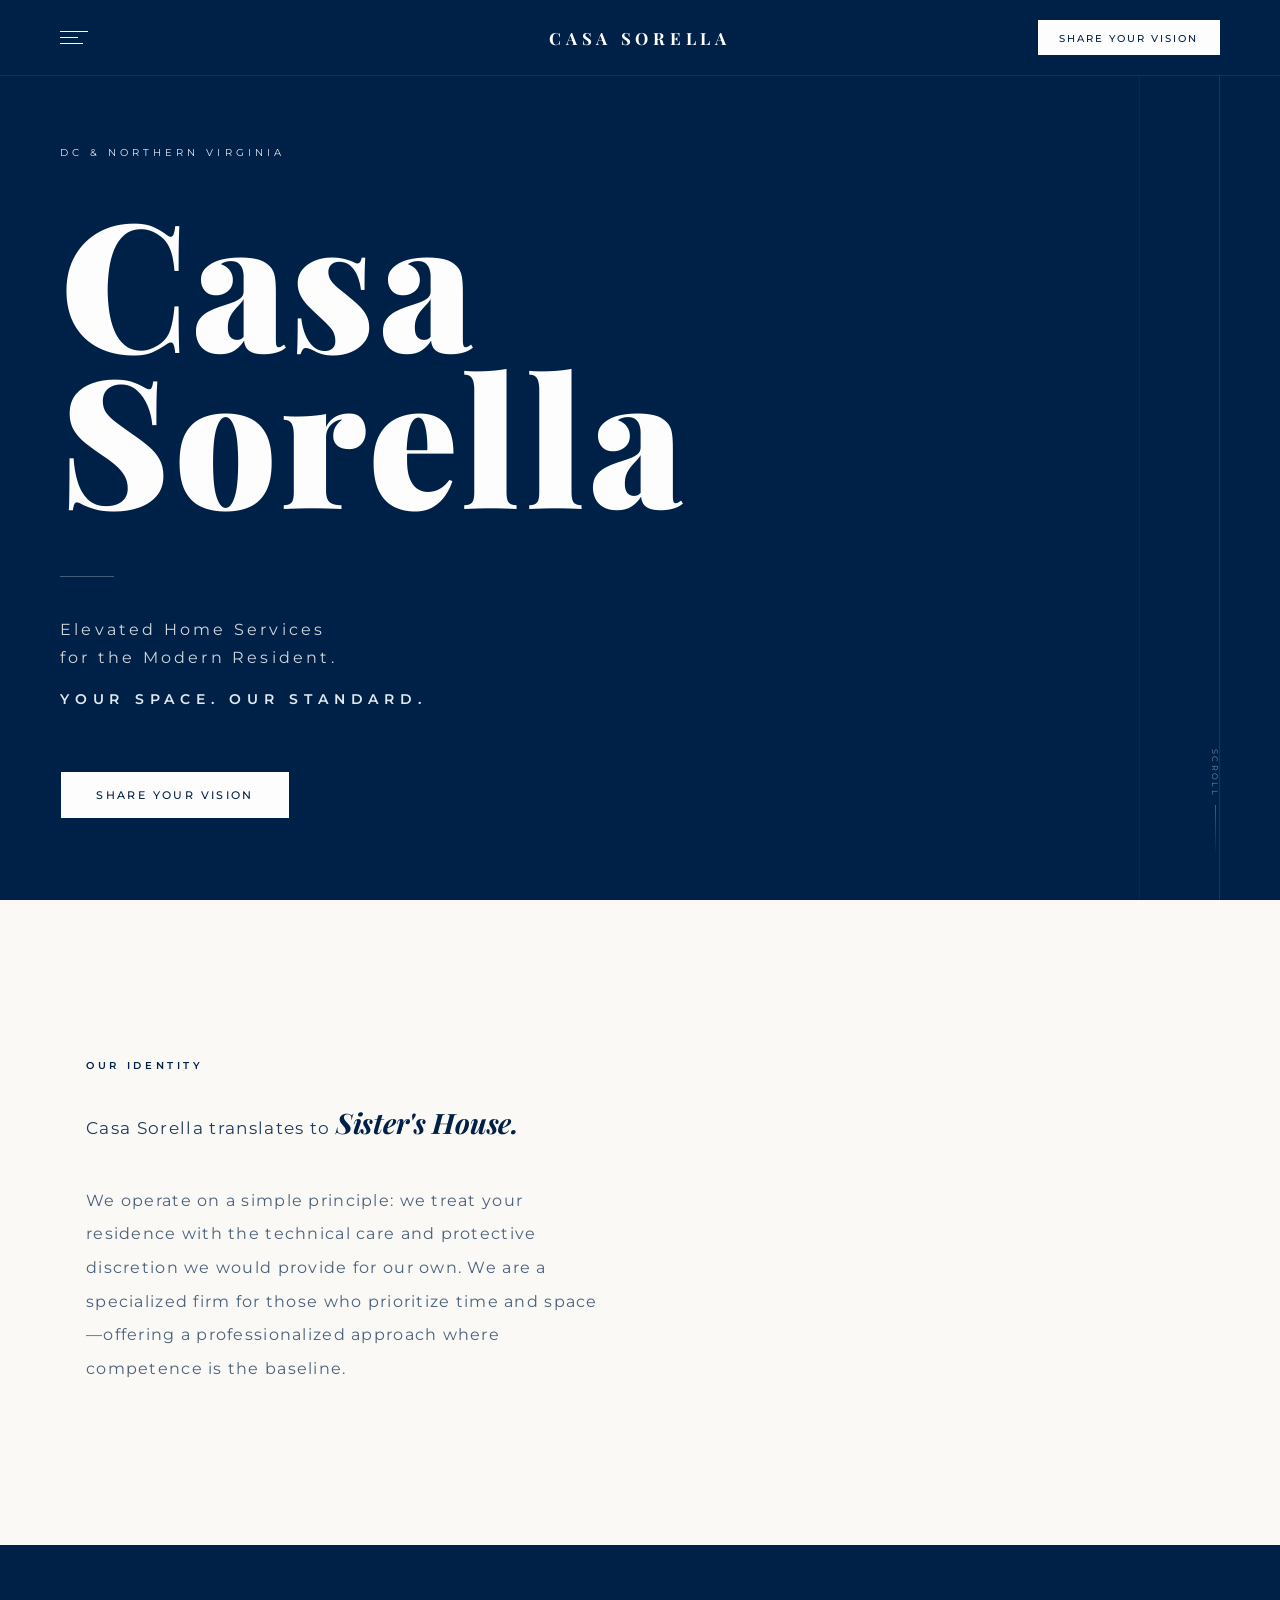
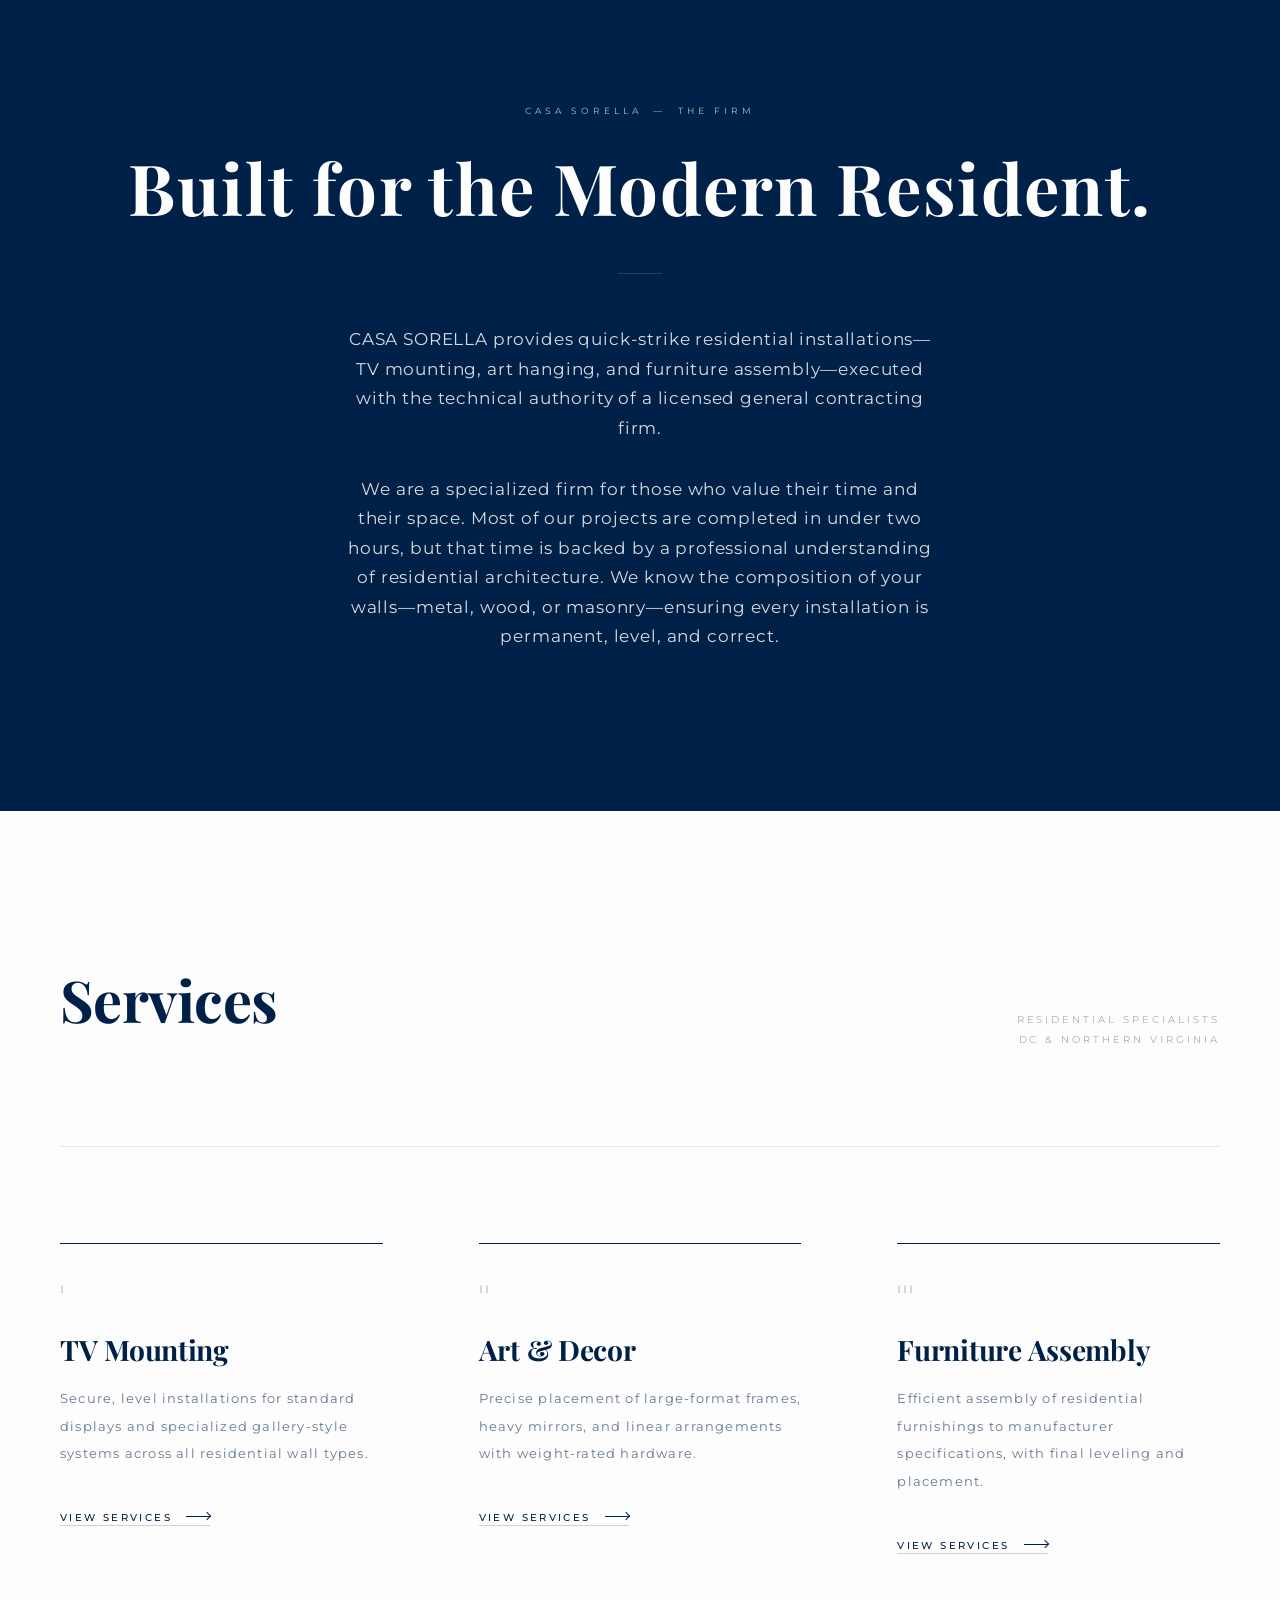
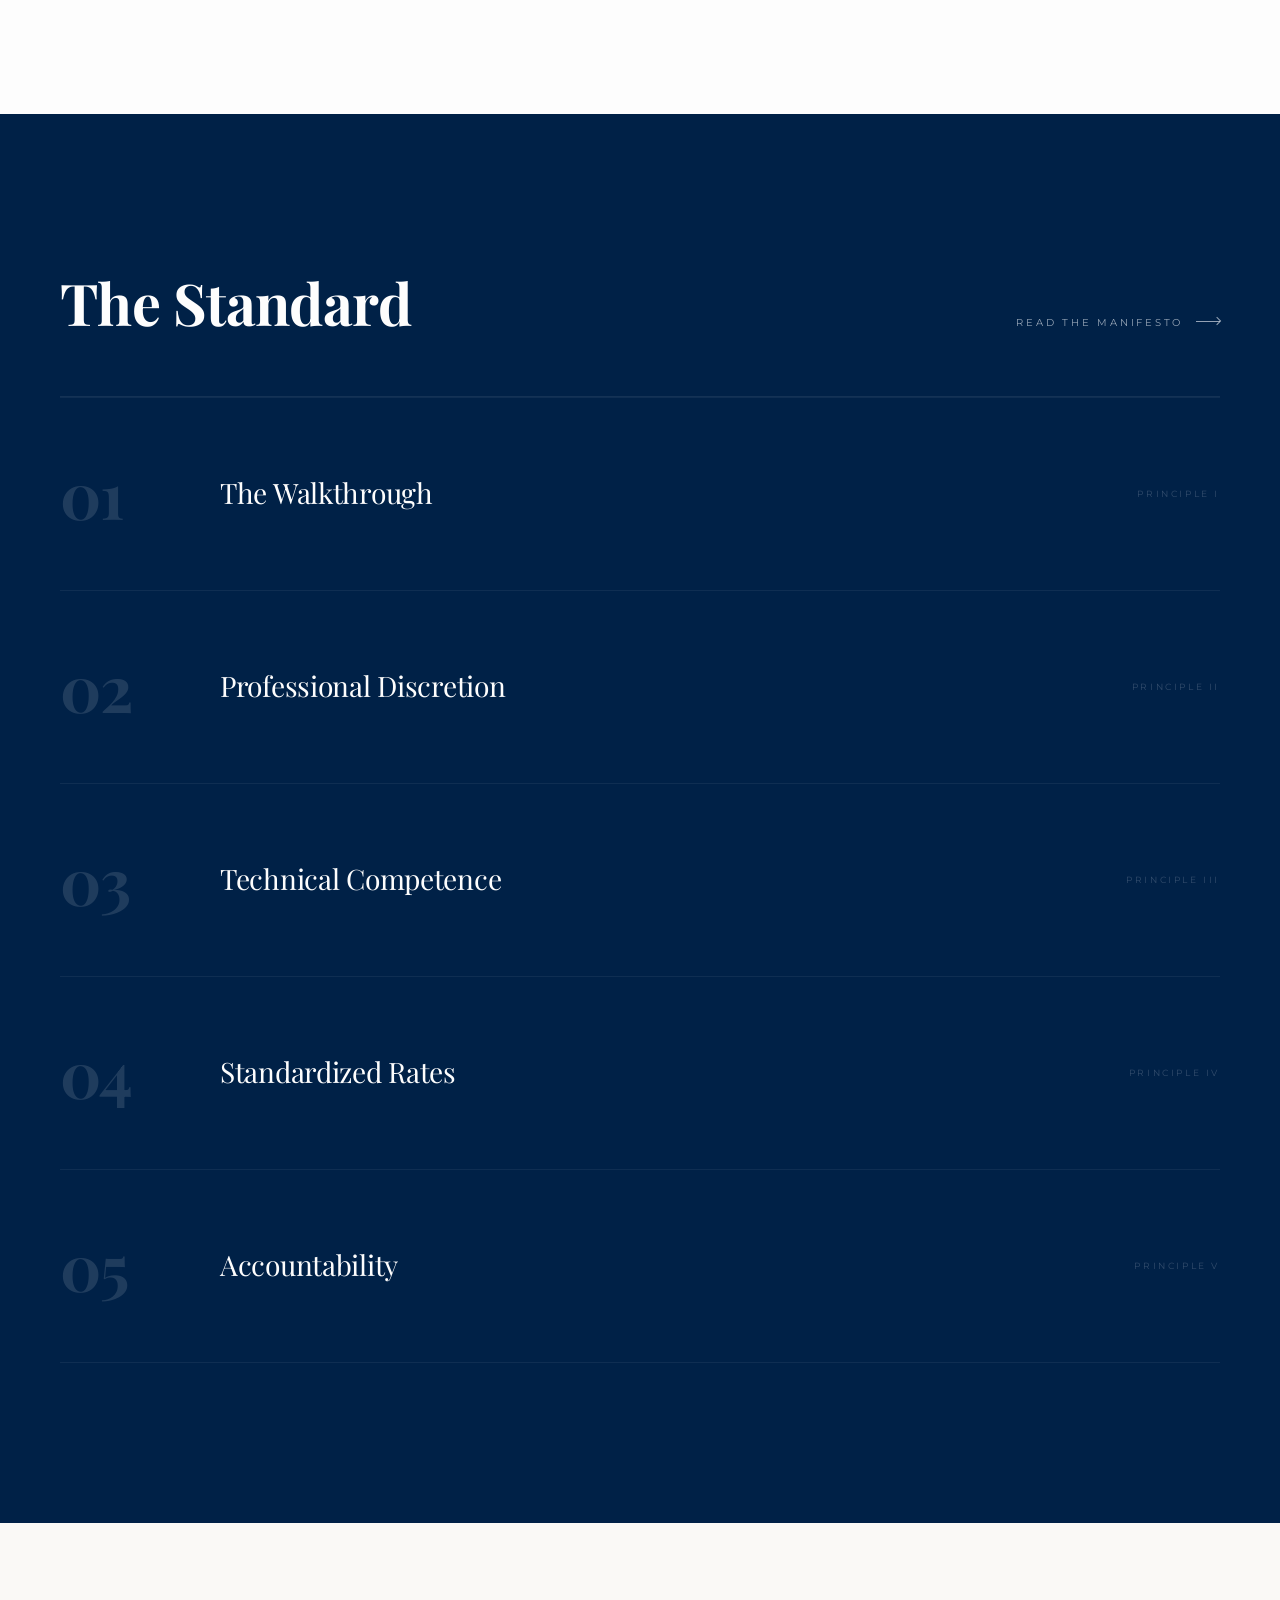
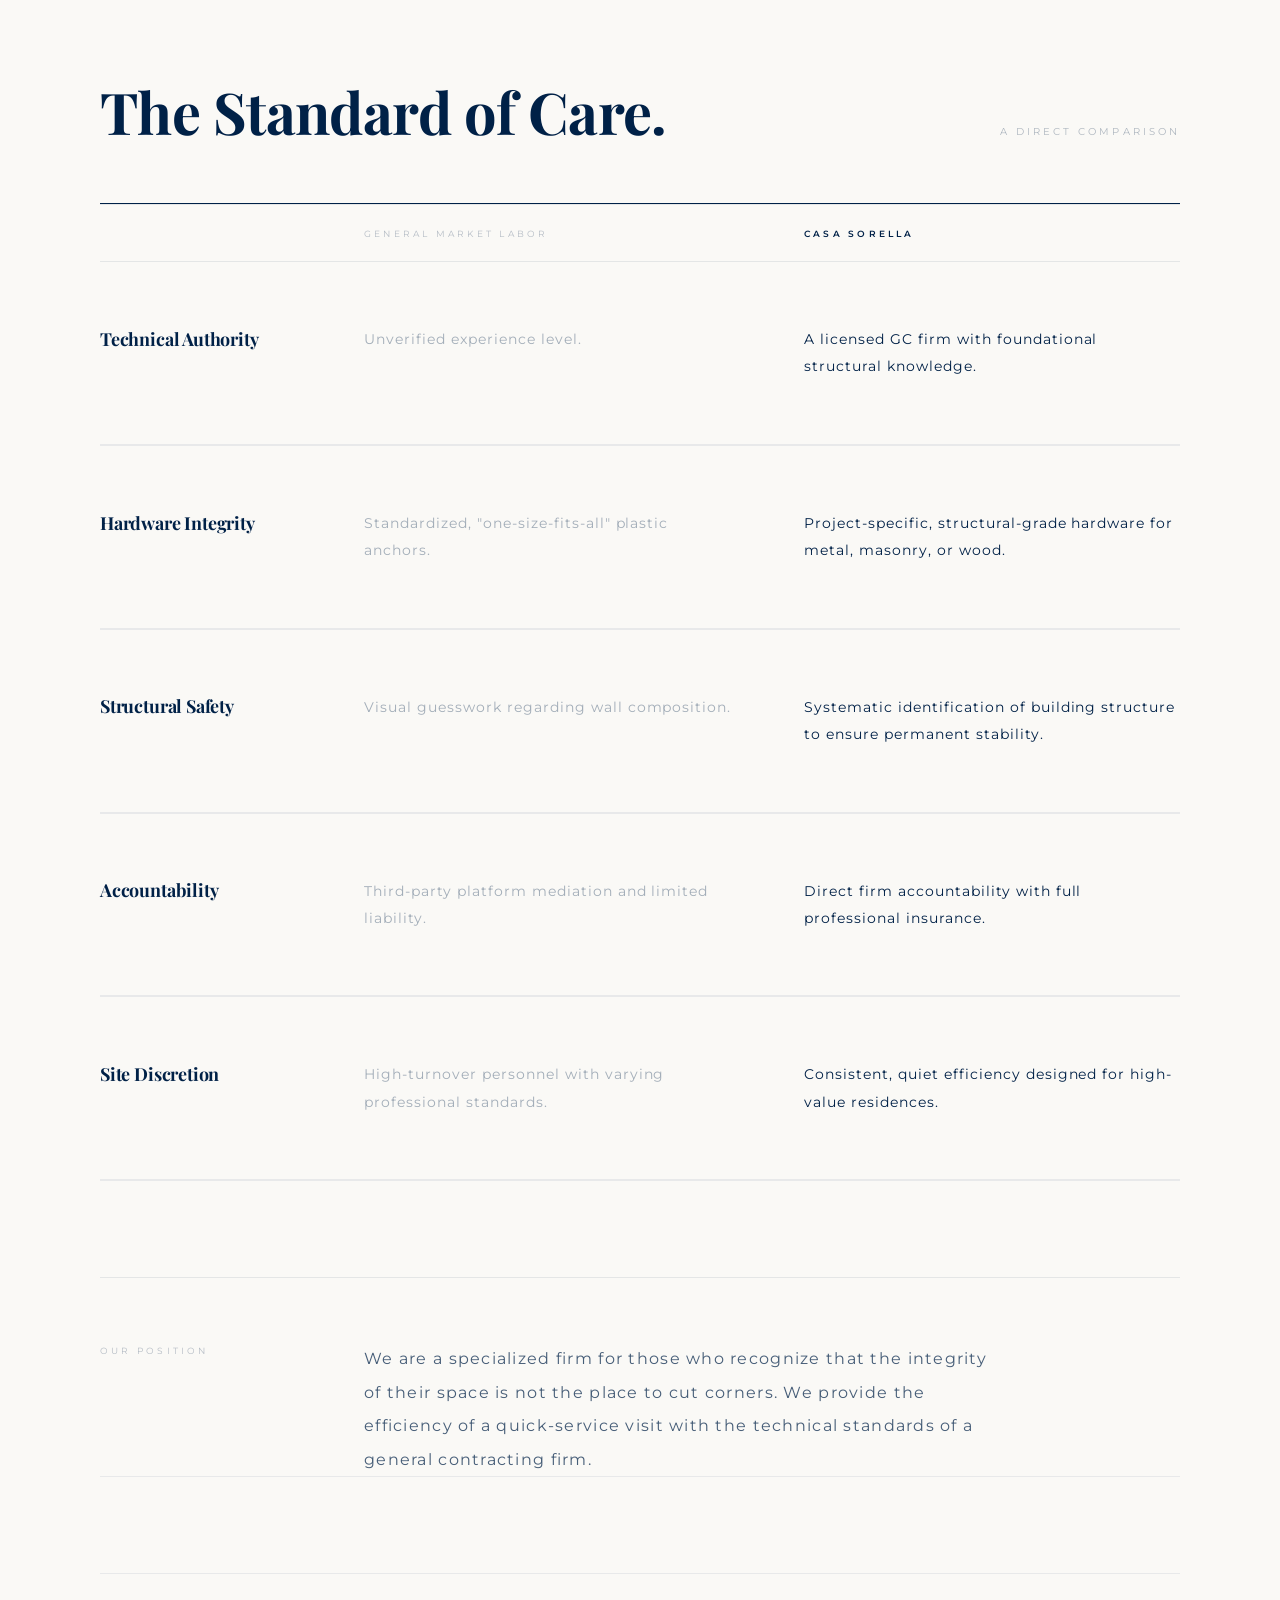
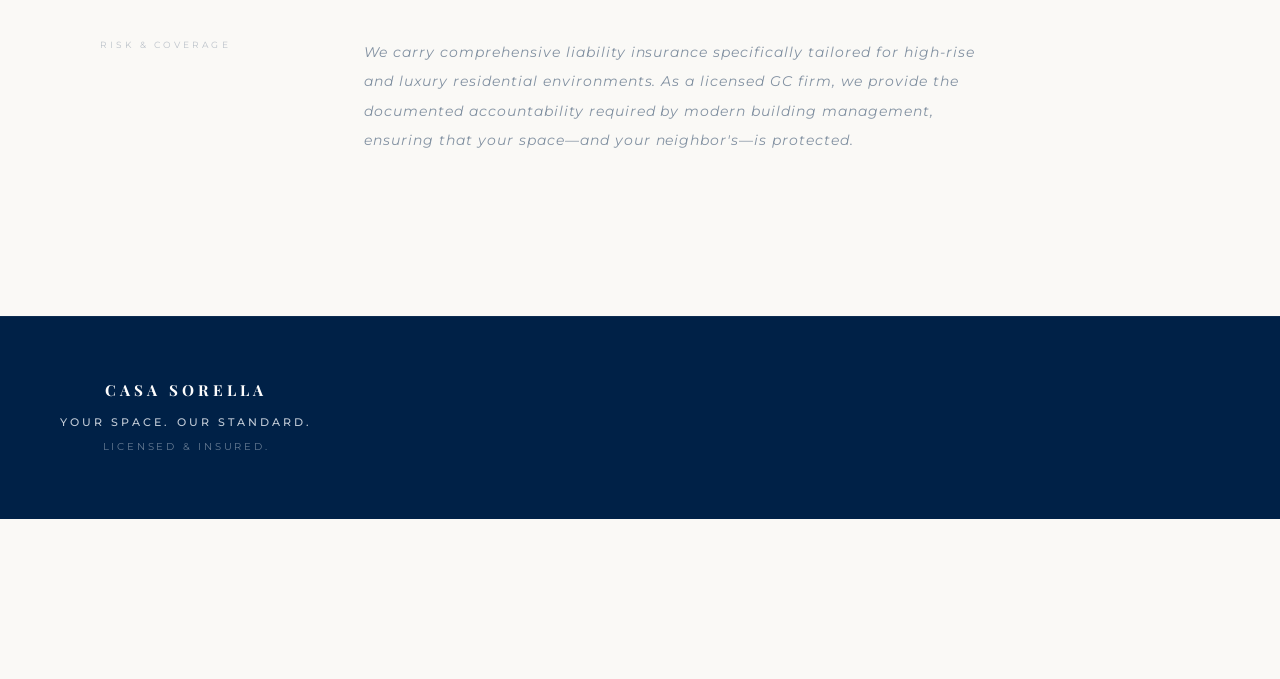
==== index.html @ daad5a41 "Initial site build" ====
<!DOCTYPE html>
<html lang="en">
<head>
<meta charset="UTF-8" />
<meta name="viewport" content="width=device-width, initial-scale=1.0"/>
<meta name="description" content="Casa Sorella is a licensed general contracting firm specializing in TV mounting, art hanging, and furniture assembly in DC and Northern Virginia. Metal stud, masonry, and concrete wall mounting specialists."/>
<meta name="robots" content="index, follow"/>
<meta property="og:type" content="website"/>
<meta property="og:title" content="TV Mounting DC & Arlington | Licensed GC Firm | Casa Sorella"/>
<meta property="og:description" content="Casa Sorella is a licensed general contracting firm specializing in TV mounting, art hanging, and furniture assembly in DC and Northern Virginia. Metal stud, masonry, and concrete wall mounting specialists."/>
<meta property="og:site_name" content="Casa Sorella"/>
<meta name="keywords" content="TV mounting DC, art hanging Arlington, licensed GC firm DC, metal stud TV mounting, Samsung Frame TV specialist DC, heavy mirror anchoring, luxury high-rise installation, concrete wall mounting DC, furniture assembly Northern Virginia, picture hanging DC"/>
<title>TV Mounting DC &amp; Arlington | Licensed GC Firm | Casa Sorella</title>
<link href="https://fonts.googleapis.com/css2?family=Playfair+Display:ital,wght@0,700;0,900;1,700&family=Montserrat:wght@300;400;500;600&display=swap" rel="stylesheet"/>
<link rel="stylesheet" href="style.css"/>
<style>

/* ═══════════════════════════════════════════
   RESET & TOKENS
═══════════════════════════════════════════ */
*, *::before, *::after {
  box-sizing: border-box;
  margin: 0;
  padding: 0;
  border-radius: 0 !important;
}

:root {
  --navy:        #002147;
  --white:       #FDFDFD;
  --warm-white:  #FAF9F6;
  --sky:         #E3E9F0;
  --serif:       'Playfair Display', serif;
  --sans:        'Montserrat', sans-serif;
  --space-xs:    0.6rem;
  --space-sm:    1.2rem;
  --space-md:    2.4rem;
  --space-lg:    4rem;
  --space-xl:    6rem;
  --space-2xl:   10rem;
  --pad-h:       60px;
  --max-content: 1080px;
}

html { scroll-behavior: smooth; }

body {
  background: var(--warm-white);
  color: var(--navy);
  font-family: var(--sans);
  font-weight: 400;
  letter-spacing: 0.1em;
  -webkit-font-smoothing: antialiased;
  overflow-x: hidden;
}


/* ═══════════════════════════════════════════
   MODULE: NAV
═══════════════════════════════════════════ */
#nav {
  position: fixed;
  top: 0; left: 0; right: 0;
  z-index: 300;
  background: var(--navy);
  display: grid;
  grid-template-columns: 44px 1fr 44px;
  align-items: center;
  padding: 0 var(--pad-h);
  height: 76px;
  border-bottom: 1px solid rgba(255,255,255,0.07);
}

.nav__hamburger {
  display: flex;
  flex-direction: column;
  justify-content: center;
  align-items: flex-start;
  gap: 5px;
  background: none;
  border: none;
  cursor: pointer;
  padding: 4px 0;
  width: 32px;
  flex-shrink: 0;
}

.nav__hamburger-line {
  display: block;
  height: 1px;
  background: var(--white);
  transition: transform 0.3s ease, opacity 0.3s ease, width 0.3s ease;
}

.nav__hamburger-line:nth-child(1) { width: 28px; }
.nav__hamburger-line:nth-child(2) { width: 18px; }
.nav__hamburger-line:nth-child(3) { width: 23px; }

.nav__hamburger.is-open .nav__hamburger-line:nth-child(1) {
  width: 24px;
  transform: translateY(6px) rotate(45deg);
}
.nav__hamburger.is-open .nav__hamburger-line:nth-child(2) {
  opacity: 0;
  transform: scaleX(0);
}
.nav__hamburger.is-open .nav__hamburger-line:nth-child(3) {
  width: 24px;
  transform: translateY(-6px) rotate(-45deg);
}

.nav__logo {
  font-family: var(--serif);
  font-size: 1.05rem;
  font-weight: 700;
  color: var(--white);
  letter-spacing: 0.28em;
  text-transform: uppercase;
  text-decoration: none;
  text-align: center;
  justify-self: center;
}

.nav__cta-slot {
  display: flex;
  justify-content: flex-end;
  align-items: center;
}

.nav__cta {
  font-family: var(--sans);
  font-size: 0.62rem;
  font-weight: 500;
  letter-spacing: 0.2em;
  text-transform: uppercase;
  color: var(--navy) !important;
  background: var(--white);
  padding: 0.68rem 1.3rem;
  text-decoration: none;
  display: inline-block;
  transition: background 0.2s;
  white-space: nowrap;
}

.nav__cta:hover { background: var(--sky); }

.nav__drawer {
  position: fixed;
  top: 76px;
  left: 0; right: 0;
  background: var(--navy);
  border-bottom: 1px solid rgba(255,255,255,0.08);
  z-index: 299;
  overflow: hidden;
  max-height: 0;
  transition: max-height 0.42s cubic-bezier(0.4, 0, 0.2, 1);
}

.nav__drawer.is-open { max-height: 480px; }

.nav__drawer-inner {
  padding: 36px var(--pad-h) 44px;
  display: flex;
  flex-direction: column;
}

.nav__drawer-item {
  display: flex;
  align-items: center;
  justify-content: space-between;
  padding: 1.25rem 0;
  border-bottom: 1px solid rgba(255,255,255,0.07);
  text-decoration: none;
  transition: opacity 0.2s;
}

.nav__drawer-item:last-of-type { border-bottom: none; }
.nav__drawer-item:hover { opacity: 0.55; }

.nav__drawer-label {
  font-family: var(--serif);
  font-weight: 700;
  font-size: clamp(1.4rem, 3.5vw, 2rem);
  color: var(--white);
  letter-spacing: -0.01em;
  line-height: 1;
}

.nav__drawer-index {
  font-family: var(--sans);
  font-weight: 400;
  font-size: 0.54rem;
  letter-spacing: 0.32em;
  text-transform: uppercase;
  color: rgba(227,233,240,0.52);
}

.nav__drawer-cta {
  margin-top: 2rem;
  display: inline-flex;
  align-self: flex-start;
  font-family: var(--sans);
  font-size: 0.64rem;
  font-weight: 500;
  letter-spacing: 0.2em;
  text-transform: uppercase;
  color: var(--navy);
  background: var(--white);
  padding: 0.88rem 2rem;
  text-decoration: none;
  transition: background 0.2s;
}

.nav__drawer-cta:hover { background: var(--sky); }

.nav__overlay {
  position: fixed;
  inset: 0;
  background: rgba(0,0,0,0.45);
  z-index: 298;
  opacity: 0;
  pointer-events: none;
  transition: opacity 0.3s ease;
}

.nav__overlay.is-open {
  opacity: 1;
  pointer-events: all;
}

/* ═══════════════════════════════════════════
   MODULE: HERO
═══════════════════════════════════════════ */
#hero {
  min-height: 100vh;
  background: var(--navy);
  display: flex;
  flex-direction: column;
  justify-content: flex-end;
  padding: 76px var(--pad-h) 9vh;
  position: relative;
  overflow: hidden;
}

/* Geometric vertical rules */
.hero__rule-v {
  position: absolute;
  top: 0;
  width: 1px;
  height: 100%;
  pointer-events: none;
}
.hero__rule-v--right  { right: var(--pad-h);         background: rgba(227,233,240,0.1); }
.hero__rule-v--right2 { right: calc(var(--pad-h) + 80px); background: rgba(227,233,240,0.04); }

.hero__eyebrow {
  font-family: var(--sans);
  font-weight: 400;
  font-size: 0.6rem;
  letter-spacing: 0.42em;
  text-transform: uppercase;
  color: var(--sky);
  margin-bottom: var(--space-md);
  opacity: 0;
  animation: fadeUp 0.7s 0.15s forwards;
}

.hero__headline {
  font-family: var(--serif);
  font-weight: 900;
  font-size: clamp(5rem, 14vw, 13rem);
  line-height: 0.87;
  color: var(--white);
  letter-spacing: -0.01em;
  opacity: 0;
  animation: fadeUp 0.9s 0.3s forwards;
}

.hero__divider {
  width: 54px;
  height: 1px;
  background: rgba(227,233,240,0.3);
  margin: var(--space-lg) 0 var(--space-md);
  opacity: 0;
  animation: fadeUp 0.7s 0.52s forwards;
}

.hero__sub {
  font-family: var(--sans);
  font-weight: 400;
  font-size: clamp(0.8rem, 1.5vw, 1rem);
  letter-spacing: 0.2em;
  color: rgba(253,253,253,0.82);
  margin-bottom: var(--space-sm);
  opacity: 0;
  animation: fadeUp 0.7s 0.62s forwards;
}

.hero__tagline {
  font-family: var(--sans);
  font-weight: 600;
  font-size: clamp(0.68rem, 1.15vw, 0.86rem);
  letter-spacing: 0.42em;
  text-transform: uppercase;
  color: var(--sky);
  margin-bottom: var(--space-lg);
  opacity: 0;
  animation: fadeUp 0.7s 0.72s forwards;
}

.hero__cta {
  display: inline-block;
  align-self: flex-start;
  font-family: var(--sans);
  font-weight: 500;
  font-size: 0.68rem;
  letter-spacing: 0.22em;
  text-transform: uppercase;
  color: var(--navy);
  background: var(--white);
  padding: 1rem 2.2rem;
  text-decoration: none;
  transition: background 0.2s;
  opacity: 0;
  animation: fadeUp 0.7s 0.84s forwards;
}

.hero__cta:hover { background: var(--sky); }

.hero__scroll {
  position: absolute;
  bottom: 2.8rem;
  right: var(--pad-h);
  display: flex;
  flex-direction: column;
  align-items: center;
  gap: 0.5rem;
  opacity: 0;
  animation: fadeIn 1s 1.4s forwards;
}

.hero__scroll span {
  font-size: 0.52rem;
  letter-spacing: 0.28em;
  text-transform: uppercase;
  color: rgba(227,233,240,0.52);
  writing-mode: vertical-rl;
}

.hero__scroll-line {
  width: 1px;
  height: 50px;
  background: linear-gradient(to bottom, rgba(227,233,240,0.3), transparent);
}

/* ═══════════════════════════════════════════
   MODULE: IDENTITY
═══════════════════════════════════════════ */
#identity {
  display: block;
  min-height: auto;
}

.identity__left {
  background: var(--sky);
  display: flex;
  align-items: center;
  justify-content: center;
  padding: var(--space-2xl) var(--space-xl);
  border-right: 1px solid rgba(0,33,71,0.07);
}

.identity__anchor {
  text-align: center;
}

.identity__word {
  display: block;
  font-family: var(--serif);
  font-weight: 700;
  font-size: clamp(2.2rem, 3.8vw, 3.8rem);
  color: var(--navy);
  line-height: 1;
  letter-spacing: -0.01em;
}

.identity__rule {
  width: 36px;
  height: 1px;
  background: rgba(0,33,71,0.18);
  margin: 1.8rem auto;
}

.identity__translation {
  display: block;
  font-family: var(--serif);
  font-weight: 700;
  font-style: italic;
  font-size: clamp(2rem, 3.5vw, 3.5rem);
  color: var(--navy);
  line-height: 1.05;
  letter-spacing: 0;
}

.identity__sub {
  display: block;
  margin-top: 1.4rem;
  font-family: var(--sans);
  font-weight: 400;
  font-size: 0.6rem;
  letter-spacing: 0.3em;
  text-transform: uppercase;
  color: rgba(0,33,71,0.38);
}

.identity__right {
  display: flex;
  flex-direction: column;
  justify-content: center;
  padding: var(--space-2xl) var(--space-xl) var(--space-2xl) calc(var(--space-xl) - 10px);
  background: var(--warm-white);
}

.identity__label {
  font-family: var(--sans);
  font-weight: 600;
  font-size: 0.6rem;
  letter-spacing: 0.38em;
  text-transform: uppercase;
  color: var(--navy);
  margin-bottom: var(--space-md);
}

/* "Sister's House" inline large treatment */
.identity__headline {
  font-family: var(--sans);
  font-weight: 400;
  font-size: clamp(0.9rem, 1.3vw, 1.05rem);
  line-height: 2.05;
  letter-spacing: 0.08em;
  color: rgba(0,33,71,0.88);
  max-width: 520px;
  margin-bottom: var(--space-md);
}

.identity__headline strong {
  font-family: var(--serif);
  font-weight: 700;
  font-style: italic;
  font-size: clamp(1.3rem, 2.2vw, 1.8rem);
  color: var(--navy);
  font-style: italic;
  letter-spacing: -0.01em;
  line-height: 1;
  display: inline;
  font-weight: 700;
}

.identity__body {
  font-family: var(--sans);
  font-weight: 400;
  font-size: clamp(0.88rem, 1.25vw, 1rem);
  line-height: 2.1;
  letter-spacing: 0.08em;
  color: rgba(0,33,71,0.7);
  max-width: 520px;
}

/* ═══════════════════════════════════════════
   MODULE: SERVICES PREVIEW
═══════════════════════════════════════════ */
#services-preview {
  background: var(--white);
  padding: var(--space-2xl) var(--pad-h);
}

.services-preview__header {
  display: flex;
  align-items: baseline;
  justify-content: space-between;
  padding-bottom: var(--space-xl);
  border-bottom: 1px solid rgba(0,33,71,0.09);
  margin-bottom: var(--space-xl);
}

.services-preview__title {
  font-family: var(--serif);
  font-weight: 700;
  font-size: clamp(2rem, 4.5vw, 3.8rem);
  color: var(--navy);
  letter-spacing: -0.01em;
  line-height: 1;
}

.services-preview__meta {
  font-family: var(--sans);
  font-weight: 400;
  font-size: 0.62rem;
  letter-spacing: 0.3em;
  text-transform: uppercase;
  color: rgba(0,33,71,0.35);
  text-align: right;
  line-height: 2;
}

.services-preview__grid {
  display: grid;
  grid-template-columns: repeat(3, 1fr);
  gap: 0 var(--space-xl);
}

/* Each service card */
.svc-card {
  padding-top: var(--space-md);
  border-top: 1px solid var(--navy);
}

.svc-card__index {
  font-family: var(--serif);
  font-weight: 700;
  font-size: 0.65rem;
  letter-spacing: 0.2em;
  color: rgba(0,33,71,0.2);
  display: block;
  margin-bottom: var(--space-md);
}

.svc-card__name {
  font-family: var(--serif);
  font-weight: 700;
  font-size: clamp(1.3rem, 2.2vw, 1.9rem);
  color: var(--navy);
  line-height: 1.1;
  letter-spacing: -0.01em;
  margin-bottom: var(--space-sm);
}

.svc-card__desc {
  font-family: var(--sans);
  font-weight: 400;
  font-size: 0.84rem;
  line-height: 2.05;
  letter-spacing: 0.09em;
  color: rgba(0,33,71,0.6);
  margin-bottom: var(--space-md);
}

.svc-card__link {
  display: inline-flex;
  align-items: center;
  gap: 0.9rem;
  font-family: var(--sans);
  font-weight: 500;
  font-size: 0.62rem;
  letter-spacing: 0.24em;
  text-transform: uppercase;
  color: var(--navy);
  text-decoration: none;
  border-bottom: 1px solid rgba(0,33,71,0.2);
  padding-bottom: 0.15rem;
  transition: border-color 0.2s, opacity 0.2s;
}

.svc-card__link:hover { opacity: 0.55; }

.svc-card__arrow {
  display: inline-block;
  width: 24px;
  height: 1px;
  background: currentColor;
  position: relative;
  transition: width 0.25s;
}

.svc-card__link:hover .svc-card__arrow { width: 34px; }

.svc-card__arrow::after {
  content: '';
  position: absolute;
  right: 0; top: -3px;
  width: 6px; height: 6px;
  border-right: 1px solid currentColor;
  border-top: 1px solid currentColor;
  transform: rotate(45deg);
}

/* ═══════════════════════════════════════════
   MODULE: THE STANDARD PREVIEW
═══════════════════════════════════════════ */
#standard-preview {
  background: var(--navy);
  padding: var(--space-2xl) var(--pad-h);
}

.standard-preview__header {
  display: flex;
  align-items: baseline;
  justify-content: space-between;
  padding-bottom: var(--space-lg);
  border-bottom: 1px solid rgba(255,255,255,0.08);
  margin-bottom: 0;
}

.standard-preview__title {
  font-family: var(--serif);
  font-weight: 700;
  font-size: clamp(2rem, 4.5vw, 3.8rem);
  color: var(--white);
  letter-spacing: -0.01em;
}

.standard-preview__link {
  font-family: var(--sans);
  font-weight: 400;
  font-size: 0.62rem;
  letter-spacing: 0.28em;
  text-transform: uppercase;
  color: rgba(227,233,240,0.65);
  text-decoration: none;
  display: flex;
  align-items: center;
  gap: 0.8rem;
  transition: color 0.2s;
}

.standard-preview__link:hover { color: var(--white); }

.std-arrow {
  display: inline-block;
  width: 24px;
  height: 1px;
  background: currentColor;
  position: relative;
  transition: width 0.25s;
}

.standard-preview__link:hover .std-arrow { width: 34px; }

.std-arrow::after {
  content: '';
  position: absolute;
  right: 0; top: -3px;
  width: 6px; height: 6px;
  border-right: 1px solid currentColor;
  border-top: 1px solid currentColor;
  transform: rotate(45deg);
}

/* Principles list */
.standard-preview__list {
  list-style: none;
  border-top: 1px solid rgba(255,255,255,0.06);
}

.std-item {
  display: grid;
  grid-template-columns: 96px 1fr auto;
  align-items: center;
  gap: 0 var(--space-lg);
  padding: var(--space-lg) 0;
  border-bottom: 1px solid rgba(255,255,255,0.06);
}

.std-item__num {
  font-family: var(--serif);
  font-weight: 700;
  font-size: clamp(3rem, 5vw, 5rem);
  color: var(--white);
  line-height: 1;
  letter-spacing: -0.02em;
  opacity: 0.12;
}

.std-item__title {
  font-family: var(--serif);
  font-weight: 700;
  font-size: clamp(1.2rem, 2.2vw, 1.8rem);
  color: var(--white);
  line-height: 1.1;
  letter-spacing: -0.01em;
}

.std-item__badge {
  font-family: var(--sans);
  font-weight: 400;
  font-size: 0.58rem;
  letter-spacing: 0.28em;
  text-transform: uppercase;
  color: rgba(227,233,240,0.22);
  white-space: nowrap;
}

/* ═══════════════════════════════════════════
   MODULE: FOOTER
═══════════════════════════════════════════ */
#footer {
  background: var(--navy);
  border-top: 1px solid rgba(255,255,255,0.05);
  padding: var(--space-lg) var(--pad-h);
  display: flex;
  align-items: center;
  justify-content: space-between;
}

.footer__brand {
  font-family: var(--serif);
  font-weight: 700;
  font-size: 0.95rem;
  letter-spacing: 0.26em;
  text-transform: uppercase;
  color: var(--white);
}

.footer__center {
  text-align: center;
}

.footer__center p {
  font-family: var(--sans);
  font-weight: 400;
  font-size: 0.59rem;
  letter-spacing: 0.26em;
  text-transform: uppercase;
  color: rgba(227,233,240,0.65);
  line-height: 2;
}

.footer__copy {
  font-family: var(--sans);
  font-weight: 400;
  font-size: 0.57rem;
  letter-spacing: 0.2em;
  text-transform: uppercase;
  color: rgba(227,233,240,0.2);
}

/* ═══════════════════════════════════════════
   MODULE: MOBILE FIXED CTA BAR
═══════════════════════════════════════════ */






/* ═══════════════════════════════════════════
   MODULE: ABOUT
═══════════════════════════════════════════ */
#about {
  background: var(--navy);
  padding: var(--space-2xl) var(--pad-h);
  display: flex;
  flex-direction: column;
  align-items: center;
  text-align: center;
}

.about__eyebrow {
  font-family: var(--sans);
  font-weight: 400;
  font-size: 0.56rem;
  letter-spacing: 0.44em;
  text-transform: uppercase;
  color: rgba(227,233,240,0.78);
  margin-bottom: 2.2rem;
}

.about__headline {
  font-family: var(--serif);
  font-weight: 700;
  font-size: clamp(2.2rem, 5.5vw, 4.4rem);
  color: var(--white);
  line-height: 1;
  letter-spacing: -0.01em;
  margin-bottom: 3.2rem;
}

.about__rule {
  width: 44px;
  height: 1px;
  background: rgba(227,233,240,0.15);
  margin-bottom: 3.2rem;
}

.about__body {
  max-width: 600px;
  display: flex;
  flex-direction: column;
  gap: 2rem;
}

.about__para {
  font-family: var(--sans);
  font-weight: 400;
  font-size: clamp(0.88rem, 1.4vw, 1rem);
  line-height: 2.1;
  letter-spacing: 0.09em;
  color: rgba(227,233,240,0.88);
}

.about__para .about__lgc {
  font-weight: 500;
  color: rgba(227,233,240,0.9);
  letter-spacing: 0.06em;
}

.about__focus {
  font-family: var(--sans);
  font-weight: 400;
  font-size: clamp(0.82rem, 1.2vw, 0.93rem);
  line-height: 1.95;
  letter-spacing: 0.12em;
  color: rgba(227,233,240,0.65);
  font-style: italic;
  max-width: 520px;
  padding-top: 2.4rem;
  border-top: 1px solid rgba(227,233,240,0.08);
  align-self: center;
}

/* ═══════════════════════════════════════════
   MODULE: STANDARD OF CARE
═══════════════════════════════════════════ */
#standard-of-care {
  background: var(--warm-white);
  padding: var(--space-2xl) var(--pad-h);
}

.soc__inner {
  max-width: var(--max-content);
  margin: 0 auto;
}

.soc__header {
  display: flex;
  align-items: baseline;
  justify-content: space-between;
  padding-bottom: var(--space-lg);
  border-bottom: 1px solid rgba(0,33,71,0.09);
  margin-bottom: 0;
}

.soc__title {
  font-family: var(--serif);
  font-weight: 700;
  font-size: clamp(2rem, 4.5vw, 3.8rem);
  color: var(--navy);
  letter-spacing: -0.01em;
  line-height: 1;
}

.soc__subtitle {
  font-family: var(--sans);
  font-weight: 400;
  font-size: 0.6rem;
  letter-spacing: 0.32em;
  text-transform: uppercase;
  color: rgba(0,33,71,0.3);
}

/* Column header row */
.soc__col-headers {
  display: grid;
  grid-template-columns: 200px 1fr 1fr;
  gap: 0 var(--space-lg);
  padding: 1.4rem 0;
  border-bottom: 1px solid rgba(0,33,71,0.09);
}

.soc__col-label {
  font-family: var(--sans);
  font-weight: 400;
  font-size: 0.56rem;
  letter-spacing: 0.36em;
  text-transform: uppercase;
}

.soc__col-label--category { color: transparent; }

.soc__col-label--market {
  color: rgba(0,33,71,0.28);
}

.soc__col-label--casa {
  color: var(--navy);
  font-weight: 600;
}

/* Table rows */
.soc__row {
  display: grid;
  grid-template-columns: 200px 1fr 1fr;
  gap: 0 var(--space-lg);
  padding: var(--space-lg) 0;
  border-bottom: 1px solid rgba(0,33,71,0.07);
  align-items: start;
}

.soc__row:last-child { border-bottom: none; }

.soc__category {
  font-family: var(--serif);
  font-weight: 700;
  font-size: clamp(0.95rem, 1.4vw, 1.15rem);
  color: var(--navy);
  line-height: 1.25;
  letter-spacing: -0.01em;
  padding-top: 0.1em;
}

.soc__market {
  font-family: var(--sans);
  font-weight: 400;
  font-size: clamp(0.8rem, 1.1vw, 0.9rem);
  line-height: 1.95;
  letter-spacing: 0.07em;
  color: rgba(0,33,71,0.35);
}

.soc__casa {
  font-family: var(--sans);
  font-weight: 400;
  font-size: clamp(0.82rem, 1.1vw, 0.92rem);
  line-height: 1.95;
  letter-spacing: 0.07em;
  color: var(--navy);
}

/* Closing statement */
.soc__closing {
  margin-top: var(--space-xl);
  padding-top: var(--space-lg);
  border-top: 1px solid rgba(0,33,71,0.09);
  display: grid;
  grid-template-columns: 200px 1fr;
  gap: 0 var(--space-lg);
  align-items: start;
}

.soc__closing-marker {
  font-family: var(--sans);
  font-weight: 400;
  font-size: 0.56rem;
  letter-spacing: 0.36em;
  text-transform: uppercase;
  color: rgba(0,33,71,0.28);
  padding-top: 0.3em;
}

.soc__closing-copy {
  font-family: var(--sans);
  font-weight: 400;
  font-size: clamp(0.88rem, 1.3vw, 1rem);
  line-height: 2.1;
  letter-spacing: 0.08em;
  color: rgba(0,33,71,0.72);
  max-width: 640px;
}

/* Risk Mitigation Footer */
.soc__risk {
  margin-top: var(--space-xl);
  padding-top: var(--space-lg);
  border-top: 1px solid rgba(0,33,71,0.07);
  display: grid;
  grid-template-columns: 200px 1fr;
  gap: 0 var(--space-lg);
  align-items: start;
}

.soc__risk-label {
  font-family: var(--sans);
  font-weight: 400;
  font-size: 0.54rem;
  letter-spacing: 0.36em;
  text-transform: uppercase;
  color: rgba(0,33,71,0.25);
  padding-top: 0.3em;
}

.soc__risk-copy {
  font-family: var(--sans);
  font-weight: 400;
  font-style: italic;
  font-size: clamp(0.78rem, 1.1vw, 0.88rem);
  line-height: 2.1;
  letter-spacing: 0.07em;
  color: rgba(0,33,71,0.48);
  max-width: 640px;
}

/* ═══════════════════════════════════════════
   ANIMATIONS
═══════════════════════════════════════════ */
@keyframes fadeUp {
  from { opacity: 0; transform: translateY(22px); }
  to   { opacity: 1; transform: translateY(0); }
}
@keyframes fadeIn {
  from { opacity: 0; }
  to   { opacity: 1; }
}

/* ═══════════════════════════════════════════
   RESPONSIVE
═══════════════════════════════════════════ */
@media (max-width: 1100px) {
  :root { --pad-h: 40px; }
}

@media (max-width: 900px) {
  :root { --pad-h: 28px; --space-2xl: 7rem; }

  /* Nav */
  .nav__links li:not(:last-child) { display: none; }

  /* Hero */
  .hero__rule-v { display: none; }
  .hero__scroll { right: var(--pad-h); }

  /* Identity */
  #identity { grid-template-columns: 1fr; }
  .identity__left { padding: var(--space-xl) var(--pad-h); min-height: 48vh; }
  .identity__right { padding: var(--space-xl) var(--pad-h); }

  /* Services preview */
  .services-preview__header { flex-direction: column; gap: 0.8rem; }
  .services-preview__meta { text-align: left; }
  .services-preview__grid { grid-template-columns: 1fr; gap: var(--space-xl) 0; }

  /* Standard preview */
  .standard-preview__header { flex-direction: column; gap: var(--space-sm); align-items: flex-start; }
  .std-item { grid-template-columns: 72px 1fr; gap: 0 var(--space-md); }
  .std-item__badge { display: none; }

  /* Standard of Care */
  .soc__col-headers,
  .soc__row { grid-template-columns: 160px 1fr 1fr; gap: 0 var(--space-md); }
  .soc__closing { grid-template-columns: 160px 1fr; gap: 0 var(--space-md); }

  /* Footer */
  #footer { flex-direction: column; gap: 1.4rem; text-align: center; }
  .footer__copy { display: none; }

  /* Mobile CTA */
  
  #footer { padding-bottom: 90px; }
}

@media (max-width: 600px) {
  :root { --pad-h: 20px; }

  #nav { padding: 0 var(--pad-h); height: 68px; }
  /* hamburger nav — always visible */

  .hero__headline { font-size: clamp(4.5rem, 20vw, 7rem); }

  /* Standard of Care — stack on mobile */
  #standard-of-care { padding: var(--space-xl) var(--pad-h); }
  .soc__header { flex-direction: column; gap: 0.8rem; }
  .soc__col-headers { display: none; }
  .soc__row {
    grid-template-columns: 1fr;
    gap: var(--space-sm) 0;
    padding: var(--space-md) 0;
  }
  .soc__category {
    font-size: 1rem;
    padding-bottom: 0.4rem;
  }
  .soc__market::before {
    content: 'General Market — ';
    font-weight: 400;
    font-size: 0.55rem;
    letter-spacing: 0.28em;
    text-transform: uppercase;
    color: rgba(0,33,71,0.28);
    display: block;
    margin-bottom: 0.3rem;
  }
  .soc__casa::before {
    content: 'Casa Sorella — ';
    font-weight: 600;
    font-size: 0.55rem;
    letter-spacing: 0.28em;
    text-transform: uppercase;
    color: var(--navy);
    display: block;
    margin-bottom: 0.3rem;
  }
  .soc__closing { grid-template-columns: 1fr; gap: var(--space-sm) 0; }
  .soc__closing-marker { display: none; }
  .soc__risk { grid-template-columns: 1fr; gap: var(--space-sm) 0; margin-top: var(--space-lg); }
  .soc__risk-label { display: none; }

  .std-item { grid-template-columns: 56px 1fr; }
  .std-item__num { font-size: 2.8rem; }
}

</style>
<script type="application/ld+json">
{
  "@context": "https://schema.org",
  "@type": "HomeAndConstructionBusiness",
  "name": "Casa Sorella",
  "alternateName": "Casa Sorella DC",
  "description": "Casa Sorella is a licensed general contracting firm specializing in precision TV mounting, art hanging, heavy mirror installation, and furniture assembly in DC and Northern Virginia.",
  "url": "https://casa-sorella.github.io",
  "telephone": "+12029687878",
  "email": "hello@casa-sorella.com",
  "sameAs": [],
  "priceRange": "$$",
  "currenciesAccepted": "USD",
  "paymentAccepted": "Cash, Credit Card",
  "address": {
    "@type": "PostalAddress",
    "addressLocality": "DC",
    "addressRegion": "DC",
    "addressCountry": "US"
  },
  "areaServed": [
    {
      "@type": "City",
      "name": "DC",
      "containedInPlace": {
        "@type": "State",
        "name": "District of Columbia"
      }
    },
    {
      "@type": "City",
      "name": "Arlington",
      "containedInPlace": {
        "@type": "State",
        "name": "Virginia"
      }
    },
    {
      "@type": "AdministrativeArea",
      "name": "Northern Virginia"
    }
  ],
  "hasOfferCatalog": {
    "@type": "OfferCatalog",
    "name": "Residential Installation Services",
    "itemListElement": [
      {
        "@type": "Offer",
        "itemOffered": {
          "@type": "Service",
          "name": "TV Mounting",
          "description": "Structural TV mounting in DC and Northern Virginia. Metal stud, concrete, and masonry. Samsung Frame TV specialist."
        }
      },
      {
        "@type": "Offer",
        "itemOffered": {
          "@type": "Service",
          "name": "Art and Mirror Installation",
          "description": "Large-format art hanging, heavy mirror anchoring, and gallery arrangements in Arlington and Northern Virginia."
        }
      },
      {
        "@type": "Offer",
        "itemOffered": {
          "@type": "Service",
          "name": "Furniture Assembly",
          "description": "Residential furniture assembly and placement in DC and Northern Virginia."
        }
      }
    ]
  },
  "knowsAbout": [
    "Metal stud TV mounting",
    "Concrete wall mounting",
    "Samsung Frame TV installation",
    "Heavy mirror anchoring",
    "Luxury high-rise installation",
    "Masonry wall mounting",
    "LG Gallery TV mounting",
    "Residential art installation"
  ],
  "slogan": "Your Space. Our Standard.",
  "foundingLocation": {
    "@type": "Place",
    "name": "DC"
  }
}
</script>
</head>
<body>

<!-- ═══════════════════════════════════════════
     MODULE: NAV
═══════════════════════════════════════════ -->
<header id="nav" role="banner">
  <button class="nav__hamburger" id="nav-hamburger" aria-label="Open navigation" aria-expanded="false" aria-controls="nav-drawer">
    <span class="nav__hamburger-line"></span>
    <span class="nav__hamburger-line"></span>
    <span class="nav__hamburger-line"></span>
  </button>
  <a class="nav__logo" href="https://casa-sorella.com" aria-label="Casa Sorella — Home">Casa Sorella</a>
  <div class="nav__cta-slot">
    <a href="get-started.html" class="nav__cta">Share Your Vision</a>
  </div>
</header>

<!-- ═══════════════════════════════════════════
     MODULE: HERO
═══════════════════════════════════════════ -->
<section id="hero" aria-label="Hero">
  <div class="hero__rule-v hero__rule-v--right"  aria-hidden="true"></div>
  <div class="hero__rule-v hero__rule-v--right2" aria-hidden="true"></div>

  <p class="hero__eyebrow navy-section-text">DC &amp; Northern Virginia</p>
  <h1 class="hero__headline">Casa<br>Sorella</h1>
  <div class="hero__divider" aria-hidden="true"></div>
  <p class="hero__sub navy-section-text">Elevated Home Services<br>for the Modern Resident.</p>
  <p class="hero__tagline">YOUR SPACE. OUR STANDARD.</p>
  <a href="get-started.html" class="hero__cta">Share Your Vision</a>

  <div class="hero__scroll" aria-hidden="true">
    <span>Scroll</span>
    <div class="hero__scroll-line"></div>
  </div>
</section>

<!-- ═══════════════════════════════════════════
     MODULE: IDENTITY
═══════════════════════════════════════════ -->
<section id="identity" aria-label="Our Identity">
  <div class="identity__right">
    <span class="identity__label">Our Identity</span>
    <p class="identity__headline reveal">
      Casa Sorella translates to <strong>Sister's House.</strong>
    </p>
    <p class="identity__body reveal reveal-delay-1">
      We operate on a simple principle: we treat your residence with the technical care and protective discretion we would provide for our own. We are a specialized firm for those who prioritize time and space—offering a professionalized approach where competence is the baseline.
    </p>
  </div>

</section>

<!-- ═══════════════════════════════════════════
     MODULE: ABOUT
═══════════════════════════════════════════ -->
<section id="about" aria-label="About Casa Sorella">

  <p class="about__eyebrow">Casa Sorella &nbsp;—&nbsp; The Firm</p>
  <h2 class="about__headline reveal navy-section-header">Built for the Modern Resident.</h2>
  <div class="about__rule reveal" aria-hidden="true"></div>

  <div class="about__body">
    <p class="about__para reveal navy-section-text">
      CASA SORELLA provides quick-strike residential installations—TV mounting, art hanging, and furniture assembly—executed with the technical authority of a licensed general contracting firm.
    </p>
    <p class="about__para reveal reveal-delay-1 navy-section-text">
      We are a specialized firm for those who value their time and their space. Most of our projects are completed in under two hours, but that time is backed by a professional understanding of residential architecture. We know the composition of your walls—metal, wood, or masonry—ensuring every installation is permanent, level, and correct.
    </p>
  </div>

</section>

<!-- ═══════════════════════════════════════════
     MODULE: SERVICES PREVIEW
═══════════════════════════════════════════ -->
<section id="services-preview" aria-label="Services">

  <div class="services-preview__header">
    <h2 class="services-preview__title reveal">Services</h2>
    <p class="services-preview__meta reveal reveal-delay-1">
      Residential Specialists<br>DC &amp; Northern Virginia
    </p>
  </div>

  <div class="services-preview__grid">

    <div class="svc-card reveal">
      <span class="svc-card__index">I</span>
      <h3 class="svc-card__name">TV Mounting</h3>
      <p class="svc-card__desc">Secure, level installations for standard displays and specialized gallery-style systems across all residential wall types.</p>
      <a href="services.html" class="svc-card__link">
        View Services
        <span class="svc-card__arrow" aria-hidden="true"></span>
      </a>
    </div>

    <div class="svc-card reveal reveal-delay-1">
      <span class="svc-card__index">II</span>
      <h3 class="svc-card__name">Art &amp; Decor</h3>
      <p class="svc-card__desc">Precise placement of large-format frames, heavy mirrors, and linear arrangements with weight-rated hardware.</p>
      <a href="services.html" class="svc-card__link">
        View Services
        <span class="svc-card__arrow" aria-hidden="true"></span>
      </a>
    </div>

    <div class="svc-card reveal reveal-delay-2">
      <span class="svc-card__index">III</span>
      <h3 class="svc-card__name">Furniture Assembly</h3>
      <p class="svc-card__desc">Efficient assembly of residential furnishings to manufacturer specifications, with final leveling and placement.</p>
      <a href="services.html" class="svc-card__link">
        View Services
        <span class="svc-card__arrow" aria-hidden="true"></span>
      </a>
    </div>

  </div>

</section>

<!-- ═══════════════════════════════════════════
     MODULE: THE STANDARD PREVIEW
═══════════════════════════════════════════ -->
<section id="standard-preview" aria-label="The Standard">

  <div class="standard-preview__header">
    <h2 class="standard-preview__title reveal">The Standard</h2>
    <a href="the-standard.html" class="standard-preview__link reveal reveal-delay-1">
      Read the Manifesto
      <span class="std-arrow" aria-hidden="true"></span>
    </a>
  </div>

  <ul class="standard-preview__list" role="list">

    <li class="std-item reveal">
      <span class="std-item__num" aria-hidden="true">01</span>
      <h3 class="std-item__title navy-section-header">The Walkthrough</h3>
      <span class="std-item__badge">Principle I</span>
    </li>

    <li class="std-item reveal reveal-delay-1">
      <span class="std-item__num" aria-hidden="true">02</span>
      <h3 class="std-item__title navy-section-header">Professional Discretion</h3>
      <span class="std-item__badge">Principle II</span>
    </li>

    <li class="std-item reveal reveal-delay-1">
      <span class="std-item__num" aria-hidden="true">03</span>
      <h3 class="std-item__title navy-section-header">Technical Competence</h3>
      <span class="std-item__badge">Principle III</span>
    </li>

    <li class="std-item reveal reveal-delay-2">
      <span class="std-item__num" aria-hidden="true">04</span>
      <h3 class="std-item__title navy-section-header">Standardized Rates</h3>
      <span class="std-item__badge">Principle IV</span>
    </li>

    <li class="std-item reveal reveal-delay-2">
      <span class="std-item__num" aria-hidden="true">05</span>
      <h3 class="std-item__title navy-section-header">Accountability</h3>
      <span class="std-item__badge">Principle V</span>
    </li>

  </ul>

</section>

<!-- ═══════════════════════════════════════════
     MODULE: STANDARD OF CARE
═══════════════════════════════════════════ -->
<section id="standard-of-care" aria-label="Standard of Care">
  <div class="soc__inner">

    <div class="soc__header reveal">
      <h2 class="soc__title navy-section-header">The Standard of Care.</h2>
      <span class="soc__subtitle">A direct comparison</span>
    </div>

    <!-- Column headers -->
    <div class="soc__col-headers" aria-hidden="true">
      <span class="soc__col-label soc__col-label--category"></span>
      <span class="soc__col-label soc__col-label--market">General Market Labor</span>
      <span class="soc__col-label soc__col-label--casa">Casa Sorella</span>
    </div>

    <!-- Row 01 -->
    <div class="soc__row reveal">
      <h3 class="soc__category">Technical Authority</h3>
      <p class="soc__market navy-section-text">Unverified experience level.</p>
      <p class="soc__casa">A licensed GC firm with foundational structural knowledge.</p>
    </div>

    <!-- Row 02 -->
    <div class="soc__row reveal">
      <h3 class="soc__category">Hardware Integrity</h3>
      <p class="soc__market navy-section-text">Standardized, "one-size-fits-all" plastic anchors.</p>
      <p class="soc__casa">Project-specific, structural-grade hardware for metal, masonry, or wood.</p>
    </div>

    <!-- Row 03 -->
    <div class="soc__row reveal">
      <h3 class="soc__category">Structural Safety</h3>
      <p class="soc__market navy-section-text">Visual guesswork regarding wall composition.</p>
      <p class="soc__casa">Systematic identification of building structure to ensure permanent stability.</p>
    </div>

    <!-- Row 04 -->
    <div class="soc__row reveal">
      <h3 class="soc__category">Accountability</h3>
      <p class="soc__market navy-section-text">Third-party platform mediation and limited liability.</p>
      <p class="soc__casa">Direct firm accountability with full professional insurance.</p>
    </div>

    <!-- Row 05 -->
    <div class="soc__row reveal">
      <h3 class="soc__category">Site Discretion</h3>
      <p class="soc__market navy-section-text">High-turnover personnel with varying professional standards.</p>
      <p class="soc__casa">Consistent, quiet efficiency designed for high-value residences.</p>
    </div>

    <!-- Closing statement -->
    <div class="soc__closing reveal">
      <span class="soc__closing-marker">Our position</span>
      <p class="soc__closing-copy navy-section-text">We are a specialized firm for those who recognize that the integrity of their space is not the place to cut corners. We provide the efficiency of a quick-service visit with the technical standards of a general contracting firm.</p>
    </div>

    <!-- Risk Mitigation Footer -->
    <div class="soc__risk reveal">
      <span class="soc__risk-label">Risk &amp; Coverage</span>
      <p class="soc__risk-copy navy-section-text">We carry comprehensive liability insurance specifically tailored for high-rise and luxury residential environments. As a licensed GC firm, we provide the documented accountability required by modern building management, ensuring that your space—and your neighbor's—is protected.</p>
    </div>

  </div>
</section>

<!-- ═══════════════════════════════════════════
     MODULE: FOOTER
═══════════════════════════════════════════ -->
<footer id="footer" role="contentinfo">
  <div class="footer__col">
    <p class="footer__brand">Casa Sorella</p>
    <p class="footer__line">Your Space. Our Standard.</p>
    <p class="footer__line footer__line--light">Licensed &amp; Insured.</p>
  </div>
</footer>

<!-- ═══════════════════════════════════════════
     FOOTER CTA
═══════════════════════════════════════════ -->
<div class="footer-cta-container">
  
</div>

<!-- ═══════════════════════════════════════════
     FIXED CONTACT ANCHOR
═══════════════════════════════════════════ -->

<script src="scripts.js"></script>
</body>
</html>
---- style.css ----
/* ═══════════════════════════════════════════════════════
   CASA SORELLA — GLOBAL STYLESHEET
   Boutique Editorial · Navy #002147 · Architectural White
═══════════════════════════════════════════════════════ */

/* ── RESET ── */
*, *::before, *::after {
  box-sizing: border-box;
  margin: 0;
  padding: 0;
  border-radius: 0 !important;
  box-shadow: none !important;
}

/* ── TOKENS ── */
:root {
  --navy:        #002147;
  --white:       #FDFDFD;
  --warm-white:  #FDFDFD;   /* Unified to Architectural White */
  --sky:         #E3E9F0;
  --serif:       'Playfair Display', serif;
  --sans:        'Montserrat', sans-serif;

  /* Spacing — generous, intentional */
  --space-xs:    0.8rem;
  --space-sm:    1.6rem;
  --space-md:    3.2rem;
  --space-lg:    6rem;
  --space-xl:    9rem;
  --space-2xl:   14rem;

  --pad-h:       60px;
  --max-content: 1080px;

  /* Typography */
  --tracking-tight:  -0.02em;
  --tracking-body:    0.05em;
  --tracking-caps:    0.22em;
}

html { scroll-behavior: smooth; }

body {
  background-color: #FDFDFD;
  background-image:
    linear-gradient(to right, rgba(227, 233, 240, 0.4) 1px, transparent 1px),
    linear-gradient(to bottom, rgba(227, 233, 240, 0.4) 1px, transparent 1px);
  background-size: 80px 80px;
  background-attachment: fixed;
  color: var(--navy);
  font-family: var(--sans);
  font-weight: 400;
  letter-spacing: var(--tracking-body);
  -webkit-font-smoothing: antialiased;
  overflow-x: hidden;
}

/* ── GLOBAL HEADING TREATMENT ── */
h1, h2, h3, h4 {
  font-family: var(--serif);
  font-weight: 700;
  letter-spacing: var(--tracking-tight);
  line-height: 1;
}

/* ── GLOBAL DIVIDERS ── */
hr, .divider {
  border: none;
  border-top: 1px solid var(--navy);
  width: 100%;
}

/* ── GLOBAL BUTTON SYSTEM ── */
/* Primary — Navy fill */
.btn,
.btn-primary,
.cta__text-btn,
.nav__cta,
.closing__cta,
.nav__drawer-cta,
.svc__link,
.hero__cta {
  font-family: var(--sans);
  font-weight: 500;
  letter-spacing: var(--tracking-caps);
  text-transform: uppercase;
  border-radius: 0 !important;
  box-shadow: none !important;
  transition: background 0.15s, color 0.15s, border-color 0.15s;
  cursor: pointer;
  text-decoration: none;
  display: inline-block;
}

/* Nav CTA — white fill on navy bar */
.nav__cta {
  background: var(--white);
  color: var(--navy) !important;
  border: 1px solid var(--white);
  padding: 0.68rem 1.3rem;
  font-size: 0.62rem;
}

.nav__cta:hover {
  background: var(--sky);
  border-color: var(--sky);
  color: var(--navy) !important;
}

/* Standalone primary CTAs */
.hero__cta,
.closing__cta,
.nav__drawer-cta {
  background: var(--white);
  color: var(--navy);
  border: 1px solid var(--white);
}

.hero__cta:hover,
.closing__cta:hover,
.nav__drawer-cta:hover {
  background: var(--sky);
  border-color: var(--sky);
  color: var(--navy);
}

/* SMS primary button */
.cta__text-btn {
  background: var(--navy);
  color: var(--white);
  border: 1px solid var(--navy);
  width: 100%;
  display: flex;
  align-items: center;
  justify-content: center;
  gap: 0.9rem;
  padding: 1.65rem 2rem;
  min-height: 68px;
  font-size: clamp(0.88rem, 2.4vw, 1rem);
}

.cta__text-btn:hover {
  background: var(--white);
  color: var(--navy);
  border-color: var(--navy);
}

/* ═══════════════════════════════════════════
   MODULE: NAV
═══════════════════════════════════════════ */
#nav {
  position: fixed;
  top: 0; left: 0; right: 0;
  z-index: 300;
  background: var(--navy);
  display: grid;
  grid-template-columns: 44px 1fr 44px;
  align-items: center;
  padding: 0 var(--pad-h);
  height: 76px;
  border-bottom: 1px solid rgba(255,255,255,0.07);
}

.nav__hamburger {
  display: flex;
  flex-direction: column;
  justify-content: center;
  align-items: flex-start;
  gap: 5px;
  background: none;
  border: none;
  cursor: pointer;
  padding: 4px 0;
  width: 32px;
  flex-shrink: 0;
}

.nav__hamburger-line {
  display: block;
  height: 1px;
  background: var(--white);
  transition: transform 0.3s ease, opacity 0.3s ease, width 0.3s ease;
}

.nav__hamburger-line:nth-child(1) { width: 28px; }
.nav__hamburger-line:nth-child(2) { width: 18px; }
.nav__hamburger-line:nth-child(3) { width: 23px; }

.nav__hamburger.is-open .nav__hamburger-line:nth-child(1) {
  width: 24px;
  transform: translateY(6px) rotate(45deg);
}
.nav__hamburger.is-open .nav__hamburger-line:nth-child(2) {
  opacity: 0;
  transform: scaleX(0);
}
.nav__hamburger.is-open .nav__hamburger-line:nth-child(3) {
  width: 24px;
  transform: translateY(-6px) rotate(-45deg);
}

.nav__logo {
  font-family: var(--serif);
  font-size: 1.05rem;
  font-weight: 700;
  color: var(--white);
  letter-spacing: 0.28em;
  text-transform: uppercase;
  text-decoration: none;
  text-align: center;
  justify-self: center;
}

.nav__cta-slot {
  display: flex;
  justify-content: flex-end;
  align-items: center;
}

/* ── DRAWER ── */
.nav__drawer {
  position: fixed;
  top: 76px;
  left: 0; right: 0;
  background: var(--navy);
  border-bottom: 1px solid rgba(255,255,255,0.08);
  z-index: 299;
  overflow: hidden;
  max-height: 0;
  transition: max-height 0.42s cubic-bezier(0.4, 0, 0.2, 1);
}

.nav__drawer.is-open { max-height: 480px; }

.nav__drawer-inner {
  padding: 36px var(--pad-h) 44px;
  display: flex;
  flex-direction: column;
}

.nav__drawer-item {
  display: flex;
  align-items: center;
  justify-content: space-between;
  padding: 1.25rem 0;
  border-bottom: 1px solid rgba(255,255,255,0.07);
  text-decoration: none;
  transition: opacity 0.2s;
}

.nav__drawer-item:last-of-type { border-bottom: none; }
.nav__drawer-item:hover { opacity: 0.55; }

.nav__drawer-label {
  font-family: var(--serif);
  font-weight: 700;
  font-size: clamp(1.4rem, 3.5vw, 2rem);
  color: var(--white);
  letter-spacing: var(--tracking-tight);
  line-height: 1;
}

.nav__drawer-index {
  font-family: var(--sans);
  font-weight: 400;
  font-size: 0.54rem;
  letter-spacing: 0.32em;
  text-transform: uppercase;
  color: rgba(227,233,240,0.52);
}

.nav__drawer-cta {
  margin-top: 2rem;
  align-self: flex-start;
  padding: 0.88rem 2rem;
  font-size: 0.64rem;
}

.nav__overlay {
  position: fixed;
  inset: 0;
  background: rgba(0,0,0,0.45);
  z-index: 298;
  opacity: 0;
  pointer-events: none;
  transition: opacity 0.3s ease;
}

.nav__overlay.is-open {
  opacity: 1;
  pointer-events: all;
}

/* ═══════════════════════════════════════════
   MODULE: HERO
═══════════════════════════════════════════ */
#hero {
  min-height: 100vh;
  background: var(--navy);
  display: flex;
  flex-direction: column;
  justify-content: flex-end;
  padding: 76px var(--pad-h) 9vh;
  position: relative;
  overflow: hidden;
}

.hero__rule-v {
  position: absolute;
  top: 0;
  width: 1px;
  height: 100%;
  pointer-events: none;
}

.hero__rule-v--right  { right: var(--pad-h); background: rgba(227,233,240,0.1); }
.hero__rule-v--right2 { right: calc(var(--pad-h) + 80px); background: rgba(227,233,240,0.04); }

.hero__eyebrow {
  font-family: var(--sans);
  font-weight: 400;
  font-size: 0.6rem;
  letter-spacing: var(--tracking-caps);
  text-transform: uppercase;
  color: var(--sky);
  margin-bottom: var(--space-md);
  opacity: 0;
  animation: fadeUp 0.7s 0.15s forwards;
}

.hero__headline {
  font-family: var(--serif);
  font-weight: 900;
  font-size: clamp(5rem, 14vw, 13rem);
  line-height: 0.87;
  color: var(--white);
  letter-spacing: var(--tracking-tight);
  opacity: 0;
  animation: fadeUp 0.9s 0.3s forwards;
}

.hero__divider {
  width: 54px;
  height: 1px;
  background: rgba(227,233,240,0.3);
  margin: var(--space-lg) 0 var(--space-md);
  opacity: 0;
  animation: fadeUp 0.7s 0.52s forwards;
}

.hero__sub {
  font-family: var(--sans);
  font-weight: 400;
  font-size: clamp(0.8rem, 1.5vw, 1rem);
  letter-spacing: var(--tracking-body);
  color: rgba(253,253,253,0.82);
  margin-bottom: var(--space-sm);
  opacity: 0;
  animation: fadeUp 0.7s 0.62s forwards;
}

.hero__tagline {
  font-family: var(--sans);
  font-weight: 600;
  font-size: clamp(0.68rem, 1.15vw, 0.86rem);
  letter-spacing: var(--tracking-caps);
  text-transform: uppercase;
  color: var(--sky);
  margin-bottom: var(--space-lg);
  opacity: 0;
  animation: fadeUp 0.7s 0.72s forwards;
}

.hero__cta {
  align-self: flex-start;
  padding: 1rem 2.2rem;
  font-size: 0.68rem;
  opacity: 0;
  animation: fadeUp 0.7s 0.84s forwards;
}

.hero__scroll {
  position: absolute;
  bottom: 2.8rem;
  right: var(--pad-h);
  display: flex;
  flex-direction: column;
  align-items: center;
  gap: 0.5rem;
  opacity: 0;
  animation: fadeIn 1s 1.4s forwards;
}

.hero__scroll span {
  font-size: 0.52rem;
  letter-spacing: 0.28em;
  text-transform: uppercase;
  color: rgba(227,233,240,0.52);
  writing-mode: vertical-rl;
}

.hero__scroll-line {
  width: 1px;
  height: 50px;
  background: linear-gradient(to bottom, rgba(227,233,240,0.3), transparent);
}

/* ═══════════════════════════════════════════
   MODULE: IDENTITY
═══════════════════════════════════════════ */
#identity {
  display: grid;
  grid-template-columns: 1fr 1fr;
  min-height: 72vh;
}

.identity__left {
  background: var(--sky);
  display: flex;
  align-items: center;
  justify-content: center;
  padding: var(--space-2xl) var(--space-xl);
  border-right: 1px solid rgba(0,33,71,0.07);
}

.identity__anchor { text-align: center; }

.identity__word {
  display: block;
  font-family: var(--serif);
  font-weight: 700;
  font-size: clamp(2.2rem, 3.8vw, 3.8rem);
  color: var(--navy);
  line-height: 1;
  letter-spacing: var(--tracking-tight);
}

.identity__rule {
  width: 36px;
  height: 1px;
  background: rgba(0,33,71,0.18);
  margin: 1.8rem auto;
}

.identity__translation {
  display: block;
  font-family: var(--serif);
  font-weight: 700;
  font-style: italic;
  font-size: clamp(2rem, 3.5vw, 3.5rem);
  color: var(--navy);
  line-height: 1.05;
  letter-spacing: 0;
}

.identity__sub {
  display: block;
  margin-top: 1.4rem;
  font-family: var(--sans);
  font-weight: 400;
  font-size: 0.6rem;
  letter-spacing: 0.3em;
  text-transform: uppercase;
  color: rgba(0,33,71,0.38);
}

.identity__right {
  display: flex;
  flex-direction: column;
  justify-content: center;
  padding: var(--space-2xl) var(--space-xl) var(--space-2xl) calc(var(--space-xl) - 10px);
  background: var(--white);
}

.identity__label {
  font-family: var(--sans);
  font-weight: 600;
  font-size: 0.6rem;
  letter-spacing: 0.38em;
  text-transform: uppercase;
  color: var(--navy);
  margin-bottom: var(--space-md);
}

.identity__headline {
  font-family: var(--sans);
  font-weight: 400;
  font-size: clamp(0.9rem, 1.3vw, 1.05rem);
  line-height: 2.05;
  letter-spacing: var(--tracking-body);
  color: rgba(0,33,71,0.88);
  max-width: 520px;
  margin-bottom: var(--space-md);
}

.identity__headline strong {
  font-family: var(--serif);
  font-weight: 700;
  font-style: italic;
  font-size: clamp(1.3rem, 2.2vw, 1.8rem);
  color: var(--navy);
  letter-spacing: var(--tracking-tight);
  line-height: 1;
}

.identity__body {
  font-family: var(--sans);
  font-weight: 400;
  font-size: clamp(0.88rem, 1.25vw, 1rem);
  line-height: 2.1;
  letter-spacing: var(--tracking-body);
  color: rgba(0,33,71,0.7);
  max-width: 520px;
}

/* ═══════════════════════════════════════════
   MODULE: ABOUT (homepage)
═══════════════════════════════════════════ */
#about {
  background: var(--navy);
  padding: var(--space-2xl) var(--pad-h);
  display: flex;
  flex-direction: column;
  align-items: center;
  text-align: center;
}

.about__eyebrow {
  font-family: var(--sans);
  font-weight: 400;
  font-size: 0.56rem;
  letter-spacing: var(--tracking-caps);
  text-transform: uppercase;
  color: rgba(227,233,240,0.55);
  margin-bottom: 2.2rem;
}

.about__headline {
  font-family: var(--serif);
  font-weight: 700;
  font-size: clamp(2.2rem, 5.5vw, 4.4rem);
  color: var(--white);
  line-height: 1;
  letter-spacing: var(--tracking-tight);
  margin-bottom: var(--space-md);
}

.about__rule {
  width: 44px;
  height: 1px;
  background: rgba(227,233,240,0.15);
  margin-bottom: var(--space-md);
}

.about__body {
  max-width: 600px;
  display: flex;
  flex-direction: column;
  gap: 2rem;
}

.about__para {
  font-family: var(--sans);
  font-weight: 400;
  font-size: clamp(0.88rem, 1.4vw, 1rem);
  line-height: 2.1;
  letter-spacing: var(--tracking-body);
  color: rgba(227,233,240,0.88);
}

.about__focus {
  font-family: var(--sans);
  font-weight: 400;
  font-size: clamp(0.82rem, 1.2vw, 0.93rem);
  line-height: 1.95;
  letter-spacing: 0.12em;
  color: rgba(227,233,240,0.65);
  font-style: italic;
  max-width: 520px;
  padding-top: var(--space-md);
  border-top: 1px solid rgba(227,233,240,0.08);
  align-self: center;
}

/* ═══════════════════════════════════════════
   MODULE: SERVICES PREVIEW (homepage)
═══════════════════════════════════════════ */
#services-preview {
  background: var(--white);
  padding: var(--space-2xl) var(--pad-h);
}

.services-preview__header {
  display: flex;
  align-items: baseline;
  justify-content: space-between;
  padding-bottom: var(--space-xl);
  border-bottom: 1px solid var(--navy);
  margin-bottom: var(--space-xl);
}

.services-preview__title {
  font-family: var(--serif);
  font-weight: 700;
  font-size: clamp(2rem, 4.5vw, 3.8rem);
  color: var(--navy);
  letter-spacing: var(--tracking-tight);
  line-height: 1;
}

.services-preview__meta {
  font-family: var(--sans);
  font-weight: 400;
  font-size: 0.62rem;
  letter-spacing: var(--tracking-caps);
  text-transform: uppercase;
  color: rgba(0,33,71,0.35);
  text-align: right;
  line-height: 2;
}

.services-preview__grid {
  display: grid;
  grid-template-columns: repeat(3, 1fr);
  gap: 0 var(--space-xl);
}

.svc-card {
  padding-top: var(--space-md);
  border-top: 1px solid var(--navy);
}

.svc-card__index {
  font-family: var(--serif);
  font-weight: 700;
  font-size: 0.65rem;
  letter-spacing: 0.2em;
  color: rgba(0,33,71,0.2);
  display: block;
  margin-bottom: var(--space-md);
}

.svc-card__name {
  font-family: var(--serif);
  font-weight: 700;
  font-size: clamp(1.3rem, 2.2vw, 1.9rem);
  color: var(--navy);
  line-height: 1.1;
  letter-spacing: var(--tracking-tight);
  margin-bottom: var(--space-sm);
}

.svc-card__desc {
  font-family: var(--sans);
  font-weight: 400;
  font-size: 0.84rem;
  line-height: 2.05;
  letter-spacing: var(--tracking-body);
  color: rgba(0,33,71,0.6);
  margin-bottom: var(--space-md);
}

.svc-card__link {
  display: inline-flex;
  align-items: center;
  gap: 0.9rem;
  font-family: var(--sans);
  font-weight: 500;
  font-size: 0.62rem;
  letter-spacing: var(--tracking-caps);
  text-transform: uppercase;
  color: var(--navy);
  text-decoration: none;
  border-bottom: 1px solid rgba(0,33,71,0.2);
  padding-bottom: 0.15rem;
  transition: opacity 0.2s;
}

.svc-card__link:hover { opacity: 0.55; }

.svc-card__arrow {
  display: inline-block;
  width: 24px;
  height: 1px;
  background: currentColor;
  position: relative;
  transition: width 0.25s;
}

.svc-card__link:hover .svc-card__arrow { width: 34px; }

.svc-card__arrow::after {
  content: '';
  position: absolute;
  right: 0; top: -3px;
  width: 6px; height: 6px;
  border-right: 1px solid currentColor;
  border-top: 1px solid currentColor;
  transform: rotate(45deg);
}

/* ═══════════════════════════════════════════
   MODULE: STANDARD PREVIEW (homepage)
═══════════════════════════════════════════ */
#standard-preview {
  background: var(--navy);
  padding: var(--space-2xl) var(--pad-h);
}

.standard-preview__header {
  display: flex;
  align-items: baseline;
  justify-content: space-between;
  padding-bottom: var(--space-lg);
  border-bottom: 1px solid rgba(255,255,255,0.08);
}

.standard-preview__title {
  font-family: var(--serif);
  font-weight: 700;
  font-size: clamp(2rem, 4.5vw, 3.8rem);
  color: var(--white);
  letter-spacing: var(--tracking-tight);
}

.standard-preview__link {
  font-family: var(--sans);
  font-weight: 400;
  font-size: 0.62rem;
  letter-spacing: 0.28em;
  text-transform: uppercase;
  color: rgba(227,233,240,0.65);
  text-decoration: none;
  display: flex;
  align-items: center;
  gap: 0.8rem;
  transition: color 0.2s;
}

.standard-preview__link:hover { color: var(--white); }

.std-arrow {
  display: inline-block;
  width: 24px;
  height: 1px;
  background: currentColor;
  position: relative;
  transition: width 0.25s;
}

.standard-preview__link:hover .std-arrow { width: 34px; }

.std-arrow::after {
  content: '';
  position: absolute;
  right: 0; top: -3px;
  width: 6px; height: 6px;
  border-right: 1px solid currentColor;
  border-top: 1px solid currentColor;
  transform: rotate(45deg);
}

.standard-preview__list {
  list-style: none;
  border-top: 1px solid rgba(255,255,255,0.06);
}

.std-item {
  display: grid;
  grid-template-columns: 96px 1fr auto;
  align-items: center;
  gap: 0 var(--space-lg);
  padding: var(--space-lg) 0;
  border-bottom: 1px solid rgba(255,255,255,0.06);
}

.std-item__num {
  font-family: var(--serif);
  font-weight: 700;
  font-size: clamp(3rem, 5vw, 5rem);
  color: var(--white);
  line-height: 1;
  letter-spacing: -0.02em;
  opacity: 0.12;
}

.std-item__title {
  font-family: var(--serif);
  font-weight: 700;
  font-size: clamp(1.2rem, 2.2vw, 1.8rem);
  color: var(--white);
  line-height: 1.1;
  letter-spacing: var(--tracking-tight);
}

.std-item__badge {
  font-family: var(--sans);
  font-weight: 400;
  font-size: 0.58rem;
  letter-spacing: 0.28em;
  text-transform: uppercase;
  color: rgba(227,233,240,0.22);
  white-space: nowrap;
}

/* ═══════════════════════════════════════════
   MODULE: STANDARD OF CARE (homepage)
═══════════════════════════════════════════ */
#standard-of-care {
  background: var(--white);
  padding: var(--space-2xl) var(--pad-h);
}

.soc__inner {
  max-width: var(--max-content);
  margin: 0 auto;
}

.soc__header {
  display: flex;
  align-items: baseline;
  justify-content: space-between;
  padding-bottom: var(--space-lg);
  border-bottom: 1px solid var(--navy);
  margin-bottom: 0;
}

.soc__title {
  font-family: var(--serif);
  font-weight: 700;
  font-size: clamp(2rem, 4.5vw, 3.8rem);
  color: var(--navy);
  letter-spacing: var(--tracking-tight);
  line-height: 1;
}

.soc__subtitle {
  font-family: var(--sans);
  font-weight: 400;
  font-size: 0.6rem;
  letter-spacing: 0.32em;
  text-transform: uppercase;
  color: rgba(0,33,71,0.3);
}

.soc__col-headers {
  display: grid;
  grid-template-columns: 200px 1fr 1fr;
  gap: 0 var(--space-lg);
  padding: 1.4rem 0;
  border-bottom: 1px solid rgba(0,33,71,0.09);
}

.soc__col-label {
  font-family: var(--sans);
  font-weight: 400;
  font-size: 0.56rem;
  letter-spacing: 0.36em;
  text-transform: uppercase;
}

.soc__col-label--category { color: transparent; }
.soc__col-label--market   { color: rgba(0,33,71,0.28); }
.soc__col-label--casa     { color: var(--navy); font-weight: 600; }

.soc__row {
  display: grid;
  grid-template-columns: 200px 1fr 1fr;
  gap: 0 var(--space-lg);
  padding: var(--space-lg) 0;
  border-bottom: 1px solid rgba(0,33,71,0.07);
  align-items: start;
}

.soc__row:last-child { border-bottom: none; }

.soc__category {
  font-family: var(--serif);
  font-weight: 700;
  font-size: clamp(0.95rem, 1.4vw, 1.15rem);
  color: var(--navy);
  line-height: 1.25;
  letter-spacing: var(--tracking-tight);
  padding-top: 0.1em;
}

.soc__market {
  font-family: var(--sans);
  font-weight: 400;
  font-size: clamp(0.8rem, 1.1vw, 0.9rem);
  line-height: 1.95;
  letter-spacing: var(--tracking-body);
  color: rgba(0,33,71,0.35);
}

.soc__casa {
  font-family: var(--sans);
  font-weight: 400;
  font-size: clamp(0.82rem, 1.1vw, 0.92rem);
  line-height: 1.95;
  letter-spacing: var(--tracking-body);
  color: var(--navy);
}

.soc__closing {
  margin-top: var(--space-xl);
  padding-top: var(--space-lg);
  border-top: 1px solid rgba(0,33,71,0.09);
  display: grid;
  grid-template-columns: 200px 1fr;
  gap: 0 var(--space-lg);
  align-items: start;
}

.soc__closing-marker {
  font-family: var(--sans);
  font-weight: 400;
  font-size: 0.56rem;
  letter-spacing: 0.36em;
  text-transform: uppercase;
  color: rgba(0,33,71,0.28);
  padding-top: 0.3em;
}

.soc__closing-copy {
  font-family: var(--sans);
  font-weight: 400;
  font-size: clamp(0.88rem, 1.3vw, 1rem);
  line-height: 2.1;
  letter-spacing: var(--tracking-body);
  color: rgba(0,33,71,0.72);
  max-width: 640px;
}

.soc__risk {
  margin-top: var(--space-xl);
  padding-top: var(--space-lg);
  border-top: 1px solid rgba(0,33,71,0.07);
  display: grid;
  grid-template-columns: 200px 1fr;
  gap: 0 var(--space-lg);
  align-items: start;
}

.soc__risk-label {
  font-family: var(--sans);
  font-weight: 400;
  font-size: 0.54rem;
  letter-spacing: 0.36em;
  text-transform: uppercase;
  color: rgba(0,33,71,0.25);
  padding-top: 0.3em;
}

.soc__risk-copy {
  font-family: var(--sans);
  font-weight: 400;
  font-style: italic;
  font-size: clamp(0.78rem, 1.1vw, 0.88rem);
  line-height: 2.1;
  letter-spacing: var(--tracking-body);
  color: rgba(0,33,71,0.48);
  max-width: 640px;
}

/* ═══════════════════════════════════════════
   MODULE: FOOTER
═══════════════════════════════════════════ */
#footer {
  background: var(--navy);
  border-top: 1px solid rgba(255,255,255,0.05);
  padding: var(--space-lg) var(--pad-h);
  display: flex;
  align-items: center;
  justify-content: space-between;
}

.footer__brand {
  font-family: var(--serif);
  font-weight: 700;
  font-size: 0.95rem;
  letter-spacing: 0.26em;
  text-transform: uppercase;
  color: var(--white);
}

.footer__center { text-align: center; }

.footer__tagline {
  font-family: var(--sans);
  font-weight: 500;
  font-size: 0.68rem;
  letter-spacing: 0.28em;
  text-transform: uppercase;
  color: rgba(227,233,240,0.75);
  margin-bottom: 0.4rem;
}

.footer__center p {
  font-family: var(--sans);
  font-weight: 400;
  font-size: 0.59rem;
  letter-spacing: 0.26em;
  text-transform: uppercase;
  color: rgba(227,233,240,0.65);
  line-height: 2;
}

.footer__line {
  font-family: var(--sans);
  font-weight: 400;
  font-size: 0.58rem;
  letter-spacing: 0.3em;
  text-transform: uppercase;
  color: rgba(227,233,240,0.55);
  text-align: center;
}

.footer__sep { margin: 0 1.1rem; opacity: 0.35; }


.footer__tagline {
  font-family: var(--sans);
  font-weight: 500;
  font-size: 0.72rem;
  letter-spacing: 0.28em;
  text-transform: uppercase;
  color: rgba(227,233,240,0.75);
  margin-bottom: 0.4rem;
}
.footer__copy {
  font-family: var(--sans);
  font-weight: 400;
  font-size: 0.57rem;
  letter-spacing: 0.2em;
  text-transform: uppercase;
  color: rgba(227,233,240,0.2);
}

/* ═══════════════════════════════════════════
   MODULE: MOBILE CTA BAR
═══════════════════════════════════════════ */
#mobile-cta {
  display: none;
  position: fixed;
  bottom: 0; left: 0; right: 0;
  z-index: 400;
}

#mobile-cta a {
  display: block;
  width: 100%;
  background: var(--navy);
  color: var(--white);
  font-family: var(--sans);
  font-weight: 500;
  font-size: 0.74rem;
  letter-spacing: var(--tracking-caps);
  text-transform: uppercase;
  text-align: center;
  text-decoration: none;
  padding: 1.2rem 1rem;
  border-top: 1px solid rgba(255,255,255,0.12);
  transition: background 0.15s;
}

#mobile-cta a:hover { background: #002f66; }

/* ═══════════════════════════════════════════
   SCROLL REVEAL UTILITY
═══════════════════════════════════════════ */
.reveal {
  opacity: 0;
  transform: translateY(20px);
  transition: opacity 0.75s ease, transform 0.75s ease;
}

.reveal.visible        { opacity: 1; transform: translateY(0); }
.reveal-delay-1        { transition-delay: 0.1s; }
.reveal-delay-2        { transition-delay: 0.2s; }
.reveal-delay-3        { transition-delay: 0.3s; }

/* ═══════════════════════════════════════════
   ANIMATIONS
═══════════════════════════════════════════ */
@keyframes fadeUp {
  from { opacity: 0; transform: translateY(22px); }
  to   { opacity: 1; transform: translateY(0); }
}

@keyframes fadeIn {
  from { opacity: 0; }
  to   { opacity: 1; }
}

/* ═══════════════════════════════════════════
   RESPONSIVE
═══════════════════════════════════════════ */
@media (max-width: 1100px) {
  :root { --pad-h: 40px; }
}

@media (max-width: 900px) {
  :root { --pad-h: 28px; --space-2xl: 9rem; --space-xl: 6rem; }

  .nav__links li:not(:last-child) { display: none; }
  .hero__rule-v { display: none; }
  .hero__scroll { right: var(--pad-h); }

  #identity { grid-template-columns: 1fr; }
  .identity__left  { padding: var(--space-xl) var(--pad-h); min-height: 48vh; }
  .identity__right { padding: var(--space-xl) var(--pad-h); }

  .services-preview__header { flex-direction: column; gap: 0.8rem; }
  .services-preview__meta   { text-align: left; }
  .services-preview__grid   { grid-template-columns: 1fr; gap: var(--space-xl) 0; }

  .standard-preview__header { flex-direction: column; gap: var(--space-sm); align-items: flex-start; }
  .std-item { grid-template-columns: 72px 1fr; gap: 0 var(--space-md); }
  .std-item__badge { display: none; }

  .soc__col-headers { display: none; }
  .soc__row {
    grid-template-columns: 1fr;
    gap: var(--space-sm) 0;
    padding: var(--space-md) 0;
  }
  .soc__market::before {
    content: 'General Market — ';
    font-weight: 400;
    font-size: 0.55rem;
    letter-spacing: 0.28em;
    text-transform: uppercase;
    color: rgba(0,33,71,0.28);
    display: block;
    margin-bottom: 0.3rem;
  }
  .soc__casa::before {
    content: 'Casa Sorella — ';
    font-weight: 600;
    font-size: 0.55rem;
    letter-spacing: 0.28em;
    text-transform: uppercase;
    color: var(--navy);
    display: block;
    margin-bottom: 0.3rem;
  }
  .soc__col-headers, .soc__closing, .soc__risk { grid-template-columns: 1fr; gap: var(--space-sm) 0; }
  .soc__closing-marker, .soc__risk-label { display: none; }

  #footer { flex-direction: column; gap: 1.4rem; text-align: center; }
  .footer__copy { display: none; }
  #mobile-cta { display: block; }
  #footer { padding-bottom: 90px; }
}

@media (max-width: 600px) {
  :root { --pad-h: 20px; }

  #nav { padding: 0 var(--pad-h); height: 68px; }
  .nav__logo { font-size: 0.9rem; }

  .hero__headline { font-size: clamp(4.5rem, 20vw, 7rem); }

  .std-item { grid-template-columns: 56px 1fr; }
  .std-item__num { font-size: 2.8rem; }

  .soc__header { flex-direction: column; gap: 0.8rem; }
}

/* ═══════════════════════════════════════════
   INTERACTIONS & HOVER STATES
═══════════════════════════════════════════ */

/* ── Page entry fade ── */
body {
  animation: bodyFadeIn 0.8s ease-in-out both;
}

@keyframes bodyFadeIn {
  from { opacity: 0; }
  to   { opacity: 1; }
}

/* ── Primary button system ── */
/* Any element acting as a primary solid-Navy button */
.btn-primary,
.cta__text-btn,
.closing__cta,
.nav__drawer-cta,
.hero__cta {
  background-color: var(--navy);
  color: var(--white);
  border: 1px solid var(--navy);
  transition: background-color 0.2s ease-in-out,
              color            0.2s ease-in-out,
              border-color     0.2s ease-in-out;
  text-transform: uppercase;
  letter-spacing: var(--tracking-caps);
  cursor: pointer;
  border-radius: 0 !important;
  box-shadow: none !important;
}

.btn-primary:hover,
.closing__cta:hover,
.nav__drawer-cta:hover,
.hero__cta:hover {
  background-color: var(--white);
  color: var(--navy);
  border-color: var(--navy);
}

/* SMS button inverts to outlined on hover */
.cta__text-btn:hover {
  background-color: var(--white);
  color: var(--navy);
  border-color: var(--navy);
}

/* Nav CTA — white-on-navy bar, inverts to sky */
.nav__cta {
  background-color: var(--white);
  color: var(--navy) !important;
  border: 1px solid var(--white);
  transition: background-color 0.2s ease-in-out, border-color 0.2s ease-in-out;
  text-transform: uppercase;
  letter-spacing: var(--tracking-caps);
  cursor: pointer;
}

.nav__cta:hover {
  background-color: var(--sky);
  border-color: var(--sky);
  color: var(--navy) !important;
}

/* ── Expanding underline for text links ── */
/* Applied selectively — not to buttons, not to nav logo, not to drawer items */
.svc-card__link,
.standard-preview__link,
.svc__link,
.nav__back,
.secondary__link {
  text-decoration: none;
  position: relative;
  transition: letter-spacing 0.3s ease, opacity 0.2s ease;
}

.svc-card__link::after,
.standard-preview__link::after,
.nav__back::after,
.secondary__link::after {
  content: '';
  position: absolute;
  width: 0;
  height: 1px;
  bottom: -2px;
  left: 0;
  background-color: currentColor;
  transition: width 0.3s ease;
}

.svc-card__link:hover,
.standard-preview__link:hover,
.nav__back:hover,
.secondary__link:hover {
  letter-spacing: 0.1em;
  opacity: 1;
}

.svc-card__link:hover::after,
.standard-preview__link:hover::after,
.nav__back:hover::after,
.secondary__link:hover::after {
  width: 100%;
}

/* Drawer nav items — letter-spacing expand only, no underline */
.nav__drawer-item {
  transition: opacity 0.2s ease, letter-spacing 0.3s ease;
}

.nav__drawer-item:hover {
  opacity: 0.7;
}

.nav__drawer-item:hover .nav__drawer-label {
  letter-spacing: 0.01em;
}

/* ── Standard of Care row hover ── */
.soc__row {
  transition: background-color 0.25s ease;
  border-radius: 0 !important;
}

.soc__row:hover {
  background-color: var(--sky);
}

/* ── SOC divider line draw animation ── */
.soc__row,
.soc__closing,
.soc__risk {
  border-bottom: none; /* Remove static border — replaced by animated pseudo */
  position: relative;
}

.soc__row::after,
.soc__closing::after {
  content: '';
  position: absolute;
  bottom: 0;
  left: 0;
  width: 0;
  height: 1px;
  background: rgba(0,33,71,0.07);
  transition: width 0.7s ease;
}

.soc__row.visible::after,
.soc__closing.visible::after {
  width: 100%;
}

/* Keep static border on last row */
.soc__row:last-of-type::after { display: none; }

/* ═══════════════════════════════════════════
   SCROLL REVEAL — UNIFIED SYSTEM
   .reveal   = starting state (invisible)
   .visible  = triggered state (in view)
   .active   = alias for .visible (JS compat)
═══════════════════════════════════════════ */
.reveal {
  opacity: 0;
  transform: translateY(20px);
  transition: opacity 0.8s ease-out, transform 0.8s ease-out;
}

.reveal.visible,
.reveal.active {
  opacity: 1;
  transform: translateY(0);
}

/* Stagger delays for sibling groups */
.reveal-delay-1 { transition-delay: 0.2s; }
.reveal-delay-2 { transition-delay: 0.4s; }
.reveal-delay-3 { transition-delay: 0.6s; }

/* Hero tagline — stamped last */
.hero__tagline {
  /* override the inline animation with a longer delay */
  animation-delay: 1.1s;
}

/* ── Standard of Care header line draw ── */
.soc__header {
  position: relative;
}

.soc__header::after {
  content: '';
  position: absolute;
  bottom: 0; left: 0;
  width: 0;
  height: 1px;
  background: var(--navy);
  transition: width 0.9s ease 0.3s;
}

.soc__header.visible::after {
  width: 100%;
}

/* ── Services section top rule draw ── */
.svc__top-rule {
  width: 0;
  height: 1px;
  background: var(--navy);
  transition: width 0.7s ease;
  margin-bottom: 44px;
}

.svc.visible .svc__top-rule {
  width: 100%;
}

/* Ensure svc articles start hidden for reveal */
.svc {
  opacity: 0;
  transform: translateY(20px);
  transition: opacity 0.8s ease-out, transform 0.8s ease-out;
}

.svc.visible {
  opacity: 1;
  transform: translateY(0);
}

/* Principle rows on the-standard.html */
.principle {
  opacity: 0;
  transform: translateY(18px);
  transition: opacity 0.75s ease, transform 0.75s ease;
}

.principle.visible { opacity: 1; transform: translateY(0); }

/* Detail items on services.html */
.details__item {
  opacity: 0;
  transform: translateY(14px);
  transition: opacity 0.7s ease, transform 0.7s ease;
}

.details__item.visible { opacity: 1; transform: translateY(0); }


/* ═══════════════════════════════════════════
   MODULE: FIXED CONTACT ANCHOR
═══════════════════════════════════════════ */
.fixed-anchor {
  position: fixed;
  bottom: 0;
  left: 0;
  width: 100%;
  background-color: var(--navy);
  color: var(--white);
  text-align: center;
  padding: 16px 0;
  font-family: var(--sans);
  font-weight: 500;
  font-size: 0.7rem;
  letter-spacing: 0.22em;
  text-transform: uppercase;
  text-decoration: none;
  display: block;
  z-index: 500;
  border-top: 1px solid rgba(255,255,255,0.1);
  transform: translateY(100%);
  transition: transform 0.4s ease-in-out;
  border-radius: 0 !important;
}

.fixed-anchor.visible {
  transform: translateY(0);
}

.fixed-anchor:hover {
  background-color: #002f66;
  color: var(--white);
  letter-spacing: 0.28em;
  transition: transform 0.4s ease-in-out,
              background-color 0.2s ease,
              letter-spacing 0.3s ease;
}

/* On get-started.html the anchor is the primary action — make it taller */
.fixed-anchor--primary {
  padding: 20px 0;
  font-size: 0.78rem;
  font-weight: 600;
}

/* Desktop: full bar with a subtle separator pip */
.fixed-anchor__sep {
  margin: 0 1.2rem;
  opacity: 0.3;
  font-weight: 400;
}

@media (max-width: 600px) {
  .fixed-anchor {
    padding: 18px 0;
    font-size: 0.72rem;
  }
}



/* ═══════════════════════════════════════════
   MODULE: FOOTER CTA
═══════════════════════════════════════════ */
.footer-cta-container {
  padding: 80px 0;
  text-align: center;
  background: transparent;
}

.cta-button {
  background-color: #002147;
  color: #FDFDFD;
  padding: 18px 40px;
  text-decoration: none;
  font-family: 'Montserrat', sans-serif;
  font-weight: 400;
  letter-spacing: 0.2em;
  text-transform: uppercase;
  display: inline-block;
  border-radius: 0 !important;
  transition: background-color 0.2s ease-in-out,
              color            0.2s ease-in-out,
              letter-spacing   0.3s ease;
}

.cta-button:hover {
  background-color: #FDFDFD;
  color: #002147;
  outline: 1px solid #002147;
  letter-spacing: 0.28em;
}

/* ═══════════════════════════════════════════
   NAVY SECTION LEGIBILITY
   White-on-Navy: explicit values, antialiased
═══════════════════════════════════════════ */
.navy-section-text {
  color: #FDFDFD;
  font-family: 'Montserrat', sans-serif;
  font-weight: 400;
  font-size: 1.1rem;
  line-height: 1.6;
  letter-spacing: 0.05em;
  -webkit-font-smoothing: antialiased;
  -moz-osx-font-smoothing: grayscale;
}

.navy-section-header {
  font-family: 'Playfair Display', serif;
  font-weight: 700;
  font-size: clamp(1.8rem, 4vw, 2.5rem);
  letter-spacing: 0.02em;
  line-height: 1.1;
  color: #FDFDFD;
  -webkit-font-smoothing: antialiased;
  -moz-osx-font-smoothing: grayscale;
}

/* Section-level antialiasing for all Navy backgrounds */
#hero,
#about,
#standard-preview,
#closing,
.nav__drawer {
  -webkit-font-smoothing: antialiased;
  -moz-osx-font-smoothing: grayscale;
}

/* Explicit body copy on Navy — overrides any inherited Light weight */
#about .about__para,
#about .about__focus,
.principle__body,
.std-body,
.soc__closing-copy,
.soc__risk-copy,
.hero__sub,
.hero__eyebrow,
.hero__descriptor {
  color: rgba(253, 253, 253, 0.85);
  font-family: 'Montserrat', sans-serif;
  font-weight: 400;
  font-size: 1.05rem;
  line-height: 1.75;
  letter-spacing: 0.05em;
  -webkit-font-smoothing: antialiased;
  -moz-osx-font-smoothing: grayscale;
}

/* Explicit headers on Navy */
#about .about__headline,
.principle__title,
.standard-preview__title,
.soc__title,
.hero__title,
.hero__headline {
  font-family: 'Playfair Display', serif;
  font-weight: 700;
  letter-spacing: 0.02em;
  color: #FDFDFD;
  -webkit-font-smoothing: antialiased;
  -moz-osx-font-smoothing: grayscale;
}

/* Apply legibility improvements globally to all Navy sections */
#hero,
#about,
#standard-preview,
#standard-of-care + section,
.nav__drawer,
#closing,
#standard {
  -webkit-font-smoothing: antialiased;
  -moz-osx-font-smoothing: grayscale;
}

/* Body text inside Navy sections — step up from Light to Regular */
#hero .hero__sub,
#hero .hero__eyebrow,
#about .about__para,
#about .about__focus,
#about .about__eyebrow,
.standard-preview__list .std-item__title,
.standard-preview__link,
.nav__drawer-label,
.nav__drawer-index,
.closing__label,
.closing__tagline,
.principle__body,
.std-body,
.soc__market,
.soc__casa,
.soc__closing-copy,
.soc__risk-copy {
  font-weight: 400;
  -webkit-font-smoothing: antialiased;
  -moz-osx-font-smoothing: grayscale;
}

/* Headers inside Navy sections */
#hero .hero__headline,
#about .about__headline,
.standard-preview__title,
.principle__title,
.soc__title,
.closing__cta,
.nav__drawer-label {
  letter-spacing: 0.02em;
  -webkit-font-smoothing: antialiased;
  -moz-osx-font-smoothing: grayscale;
}

/* ═══════════════════════════════════════════
   SERVICE PILLARS (Furniture Assembly)
═══════════════════════════════════════════ */
.svc__pillars {
  display: grid;
  grid-template-columns: repeat(3, 1fr);
  gap: 0;
  margin: 2.4rem 0 2.8rem;
  border-top: 1px solid rgba(0,33,71,0.08);
}

.svc__pillar-item {
  padding: 1.8rem 2rem 1.8rem 0;
  border-bottom: 1px solid rgba(0,33,71,0.08);
  display: flex;
  flex-direction: column;
  gap: 0.5rem;
}

.svc__pillar-label {
  font-family: var(--sans);
  font-weight: 600;
  font-size: 0.65rem;
  letter-spacing: 0.22em;
  text-transform: uppercase;
  color: var(--navy);
}

.svc__pillar-desc {
  font-family: var(--sans);
  font-weight: 400;
  font-size: 0.82rem;
  line-height: 1.8;
  letter-spacing: 0.07em;
  color: rgba(0,33,71,0.55);
}

@media (max-width: 700px) {
  .svc__pillars {
    grid-template-columns: 1fr;
  }
  .svc__pillar-item {
    padding: 1.4rem 0;
  }
}

/* ═══════════════════════════════════════════
   MOBILE OPTIMIZATION FIXES
═══════════════════════════════════════════ */

/* Fix 1: Content columns — ensure full width on small screens */
.soc__closing-copy,
.soc__risk-copy,
.identity__body,
.identity__headline,
.about__body,
.page__col {
  width: 100%;
}

/* Fix 2: SOC grid — tighten the 200px column at mid-range */
@media (max-width: 820px) {
  .soc__col-headers,
  .soc__row,
  .soc__closing,
  .soc__risk {
    grid-template-columns: 140px 1fr 1fr;
    gap: 0 1.6rem;
  }
}

@media (max-width: 700px) {
  .soc__col-headers,
  .soc__row,
  .soc__closing,
  .soc__risk {
    grid-template-columns: 1fr;
  }
}

/* Fix 3: Pillar grid — collapse earlier for tablet portrait */
@media (max-width: 860px) {
  .svc__pillars {
    grid-template-columns: 1fr 1fr;
  }
}

@media (max-width: 560px) {
  .svc__pillars {
    grid-template-columns: 1fr;
  }
  .svc__pillar-item {
    padding: 1.2rem 0;
  }
}

/* Fix 4: Nav drawer — ensure full width on very small screens */
@media (max-width: 380px) {
  .nav__drawer-label {
    font-size: 1.2rem;
  }
  .hero__headline {
    font-size: clamp(3.8rem, 22vw, 6rem);
  }
}


/* ═══════════════════════════════════════════
   MODULE: FOOTER
═══════════════════════════════════════════ */
#footer {
  background: var(--navy);
  border-top: 1px solid rgba(255,255,255,0.05);
  padding: 48px var(--pad-h);
  display: flex;
  align-items: center;
  justify-content: center;
}

.footer__col {
  display: flex;
  flex-direction: column;
  align-items: center;
  gap: 0.5rem;
  text-align: center;
}

.footer__brand {
  font-family: var(--serif);
  font-weight: 700;
  font-size: 1.4rem;
  letter-spacing: 0.06em;
  color: var(--white);
  line-height: 1.2;
  margin-bottom: 0.4rem;
}

.footer__line {
  font-family: var(--sans);
  font-weight: 500;
  font-size: 0.68rem;
  letter-spacing: 0.28em;
  text-transform: uppercase;
  color: rgba(227,233,240,0.85);
  line-height: 1.6;
}

.footer__line--light {
  font-weight: 400;
  color: rgba(227,233,240,0.45);
  font-size: 0.62rem;
}
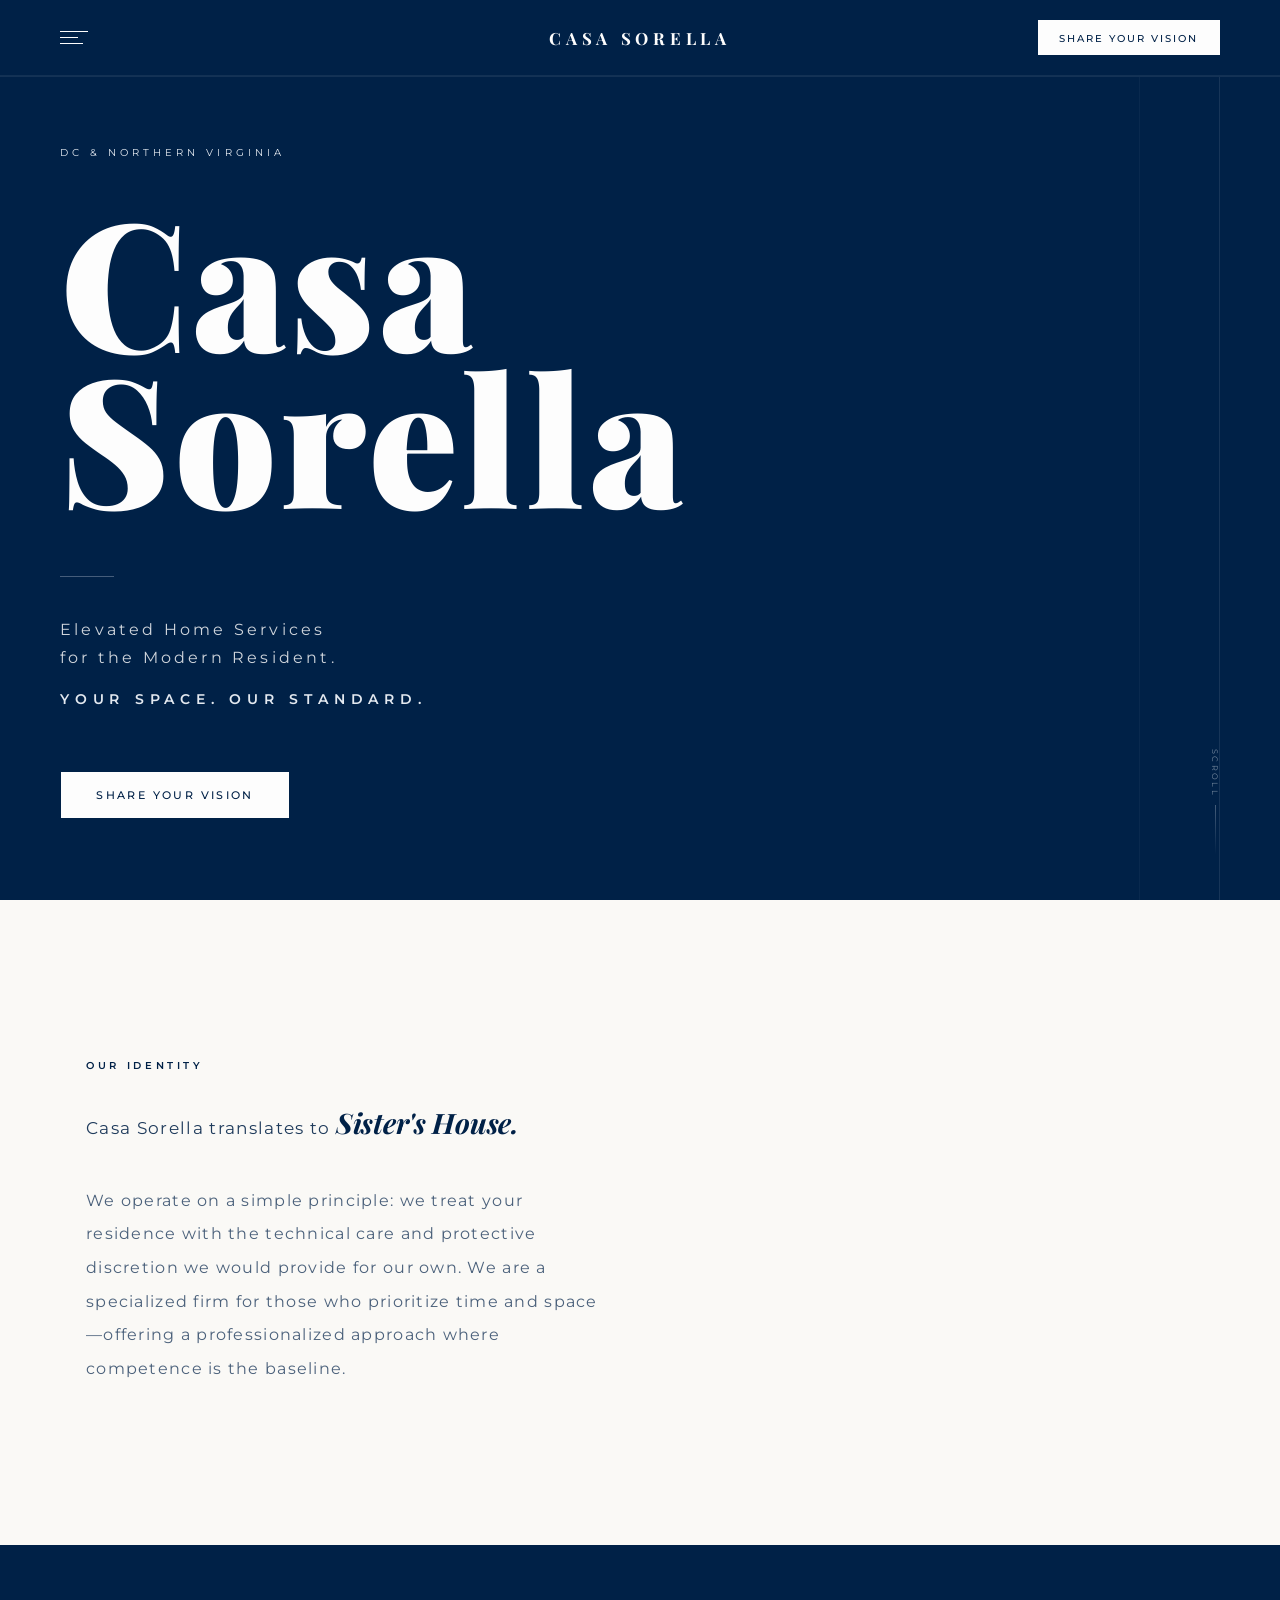
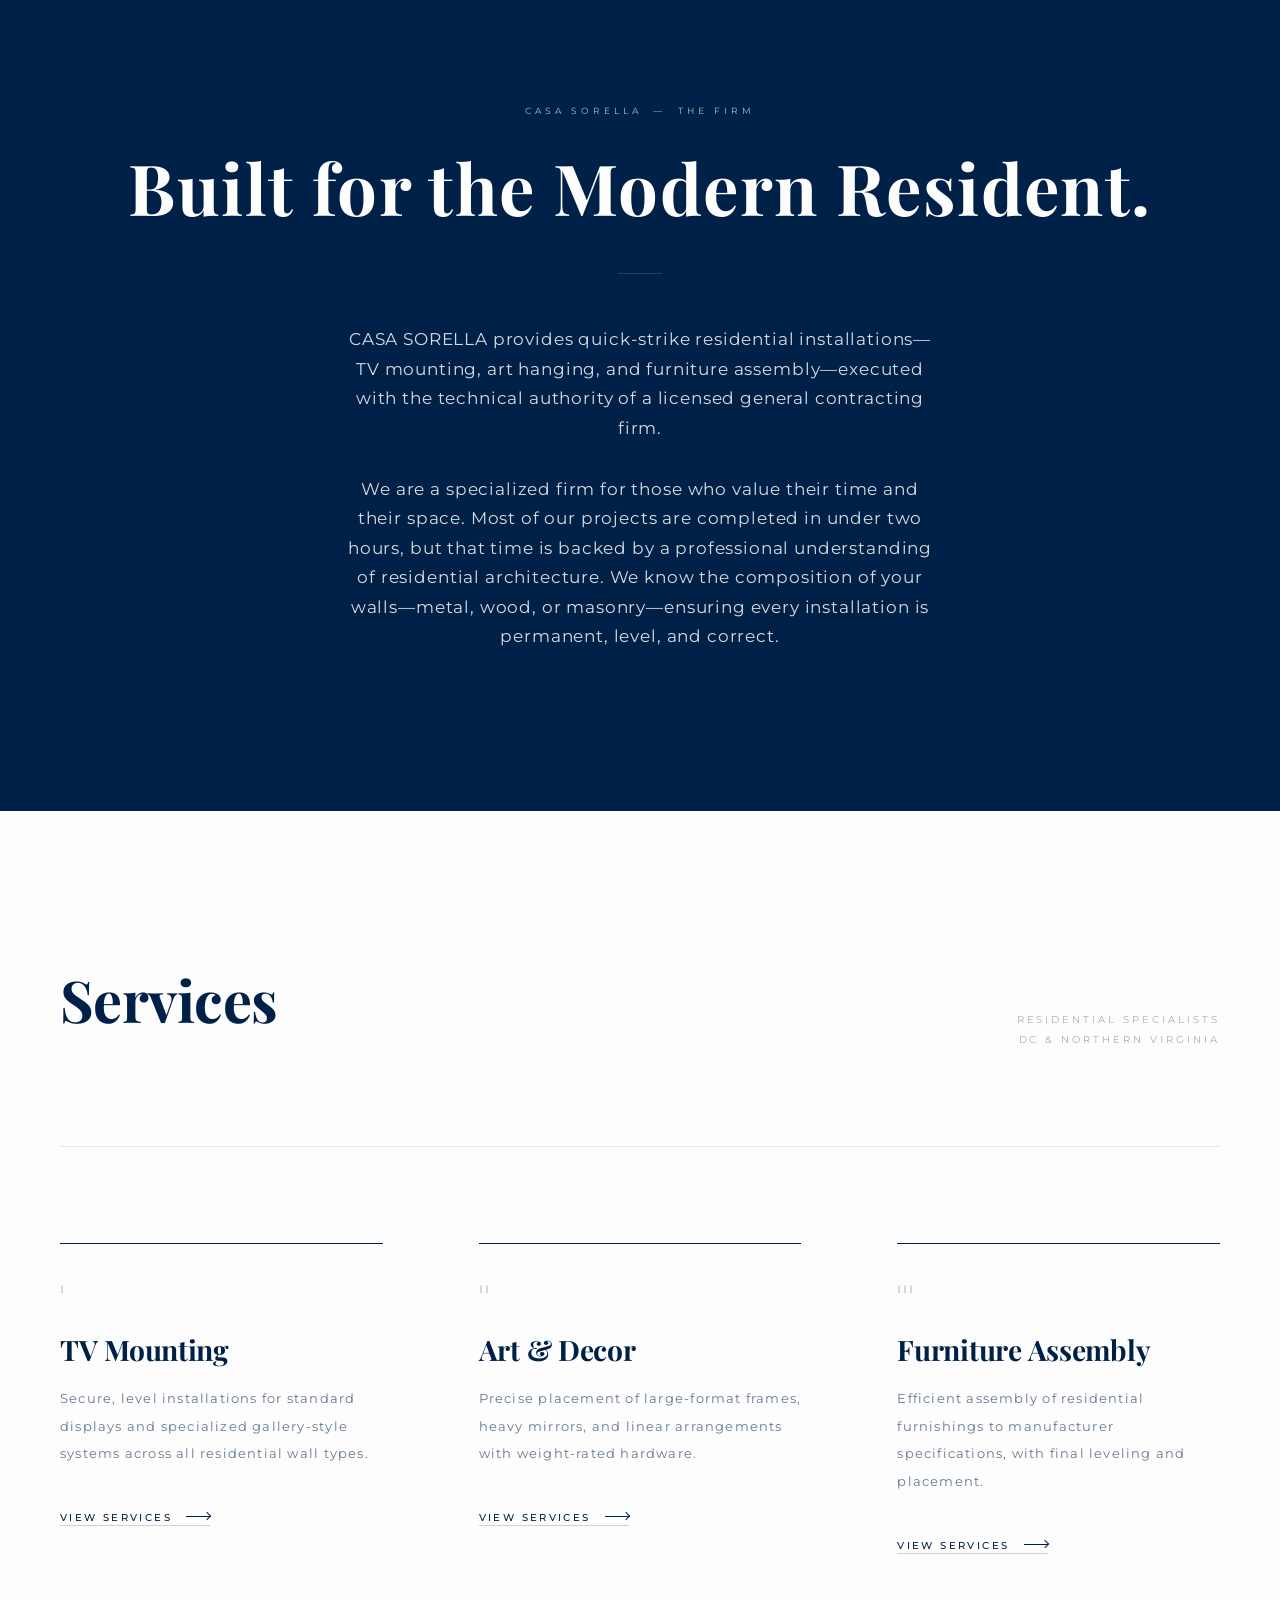
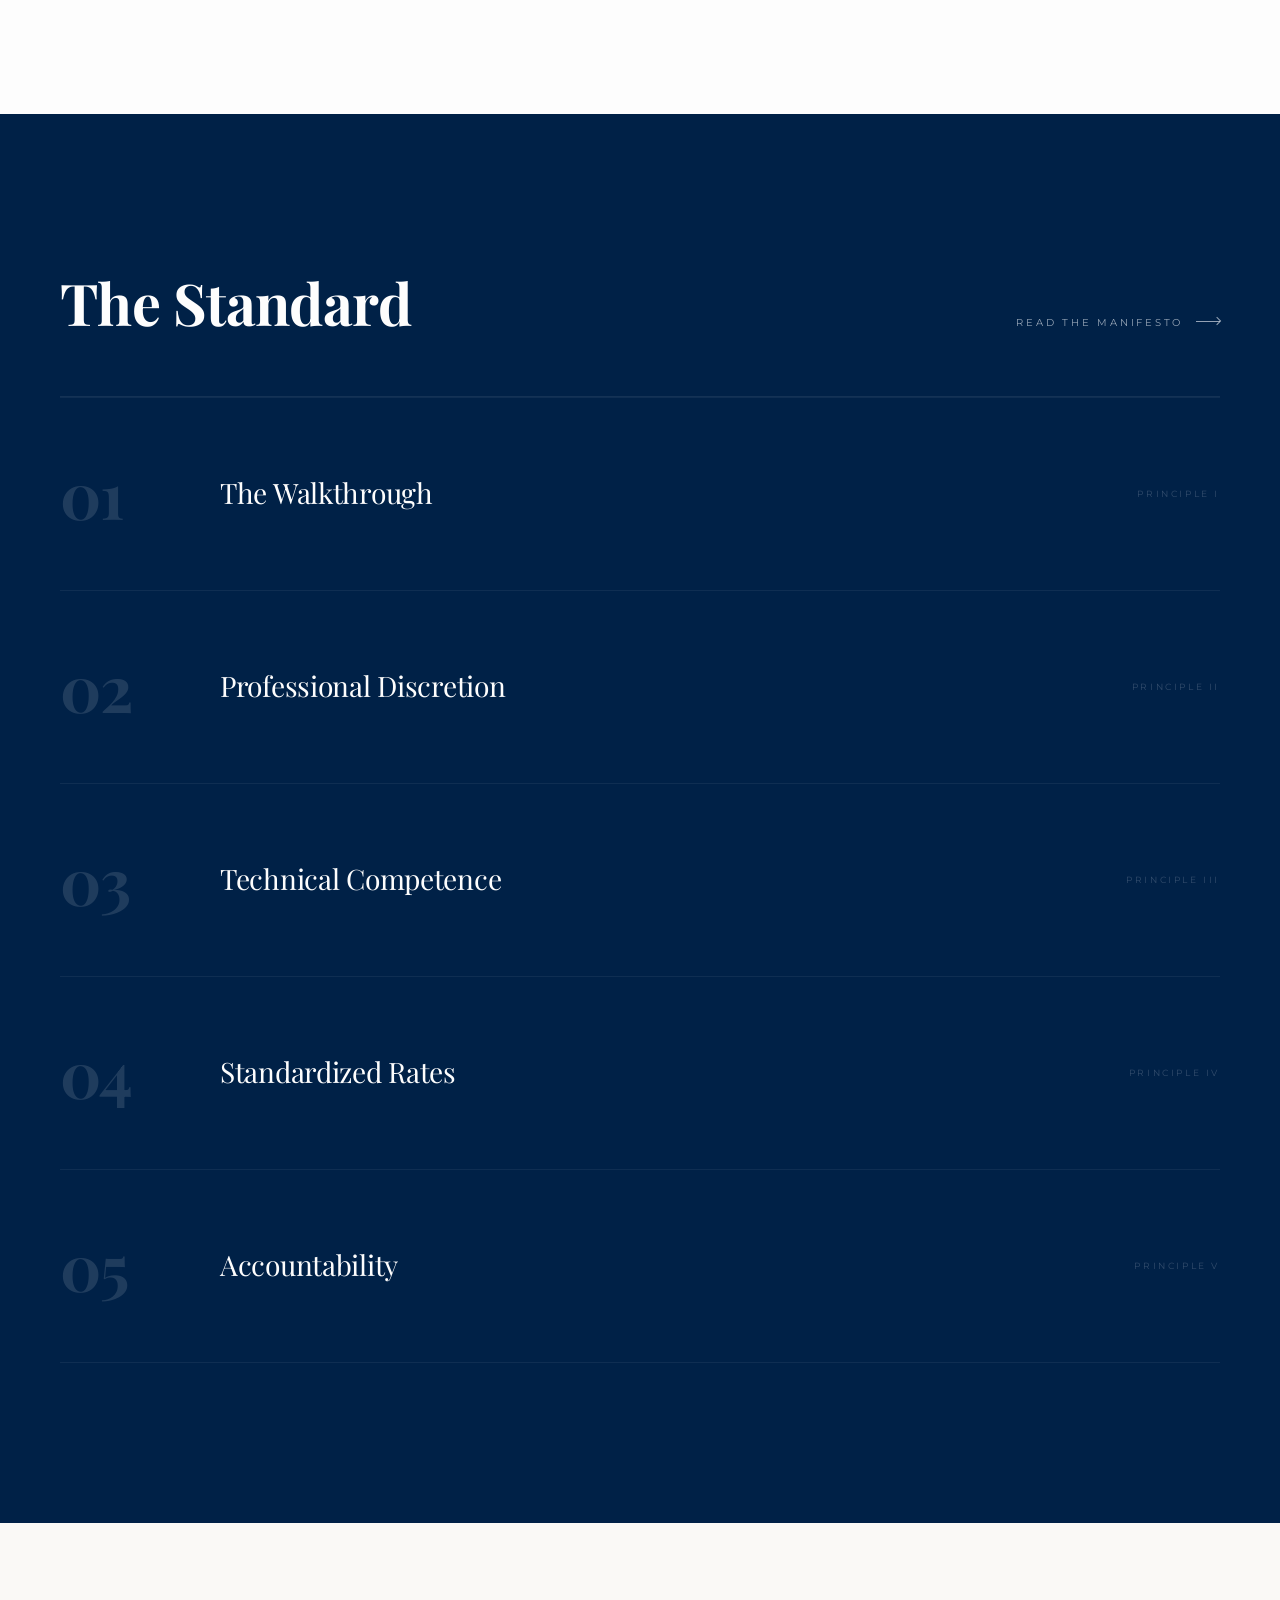
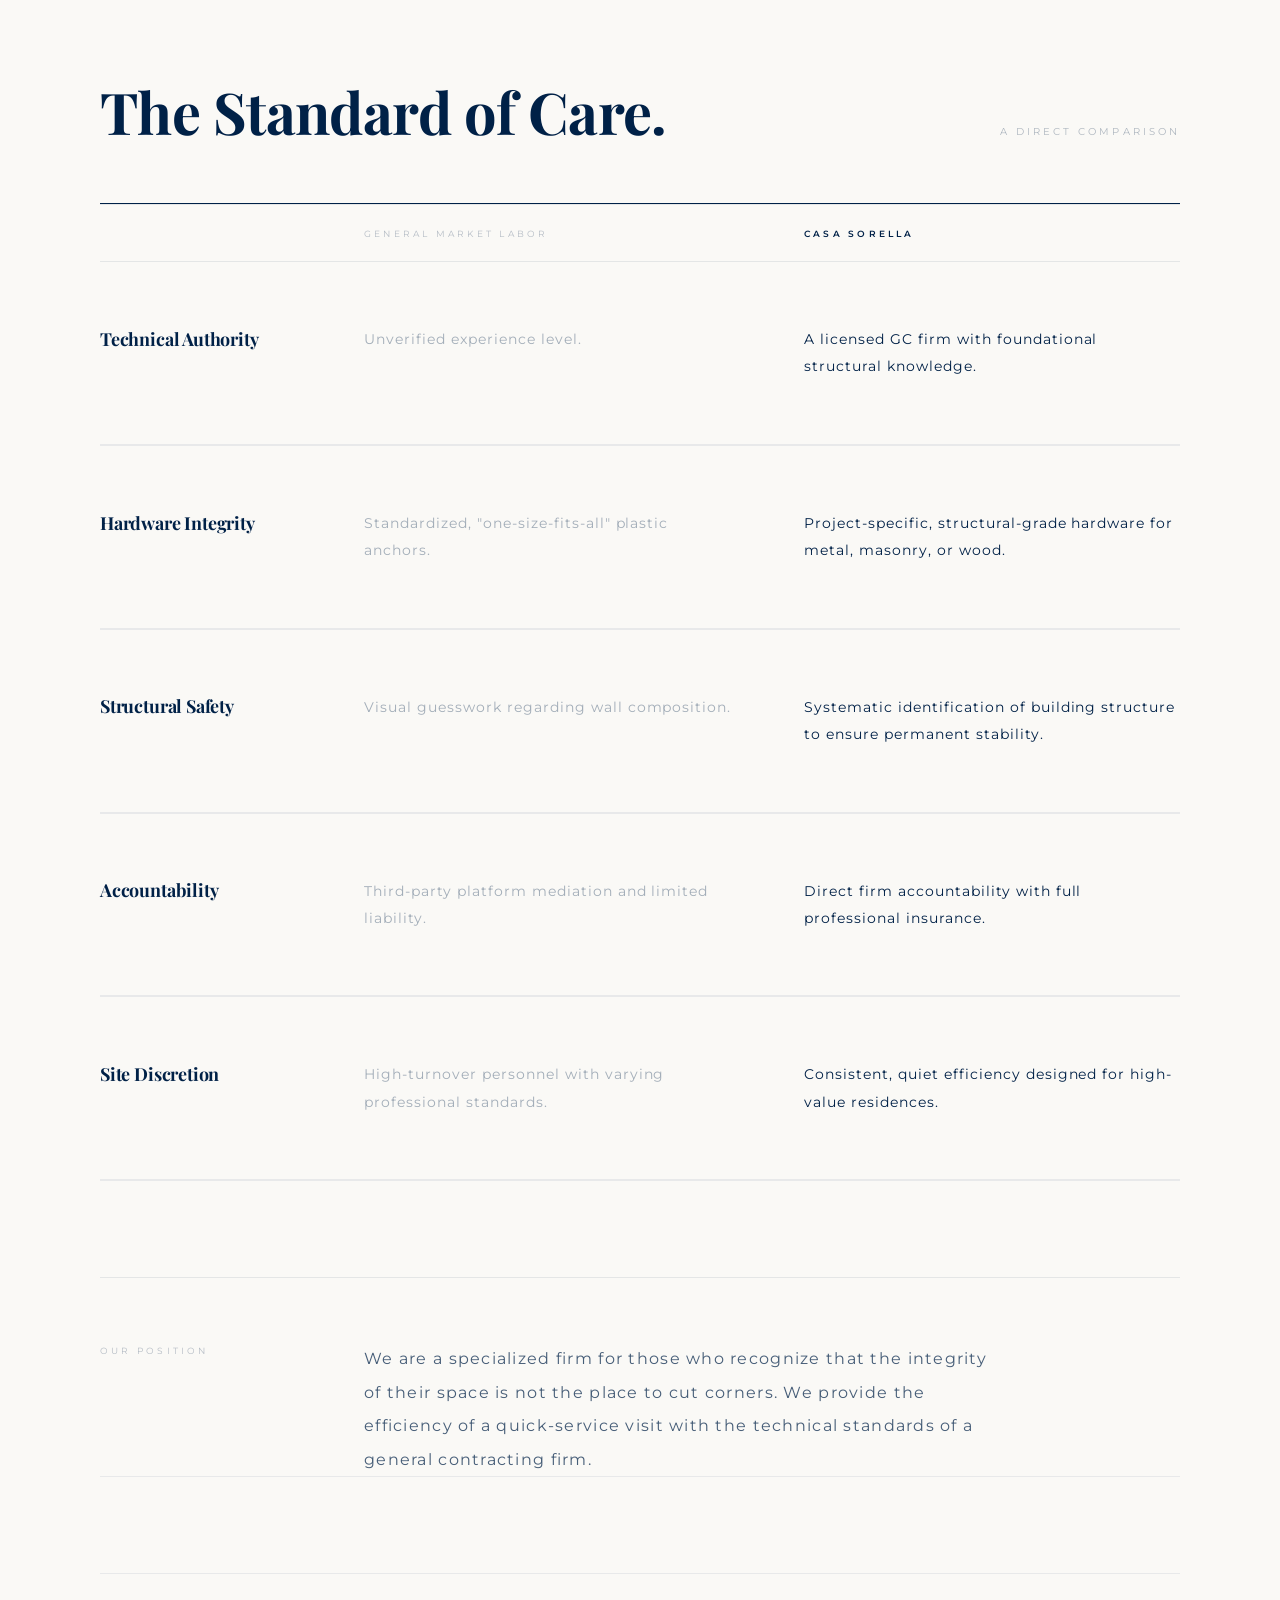
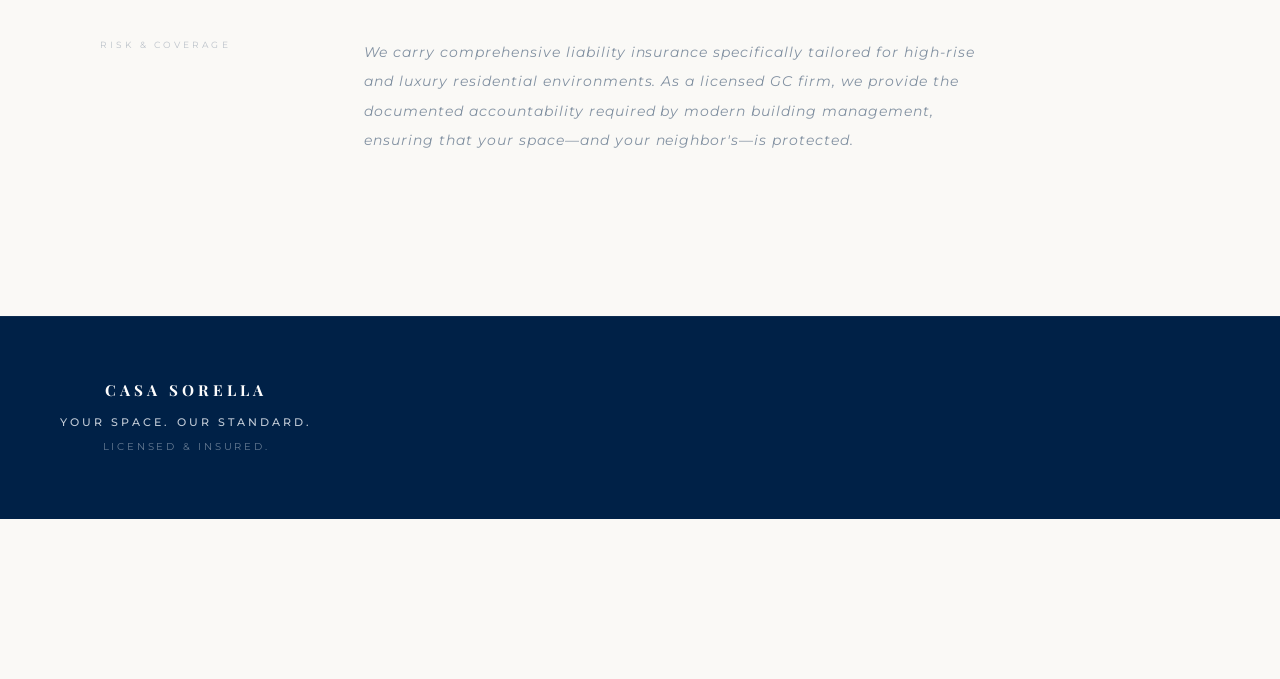
==== commit 9f53f294: "update" ====
--- a/index.html
+++ b/index.html
@@ -1206,6 +1206,32 @@
 </header>
 
 <!-- ═══════════════════════════════════════════
+     NAV DRAWER
+═══════════════════════════════════════════ -->
+<nav id="nav-drawer" class="nav__drawer" aria-label="Site navigation">
+  <div class="nav__drawer-inner">
+    <a href="https://casa-sorella.com" class="nav__drawer-item">
+      <span class="nav__drawer-label">Home</span>
+      <span class="nav__drawer-index">00</span>
+    </a>
+    <a href="about.html" class="nav__drawer-item">
+      <span class="nav__drawer-label">About</span>
+      <span class="nav__drawer-index">01</span>
+    </a>
+    <a href="the-standard.html" class="nav__drawer-item">
+      <span class="nav__drawer-label">The Standard</span>
+      <span class="nav__drawer-index">02</span>
+    </a>
+    <a href="services.html" class="nav__drawer-item">
+      <span class="nav__drawer-label">Services</span>
+      <span class="nav__drawer-index">03</span>
+    </a>
+    <a href="get-started.html" class="nav__drawer-cta">Share Your Vision</a>
+  </div>
+</nav>
+<div id="nav-overlay" class="nav__overlay" aria-hidden="true"></div>
+
+<!-- ═══════════════════════════════════════════
      MODULE: HERO
 ═══════════════════════════════════════════ -->
 <section id="hero" aria-label="Hero">
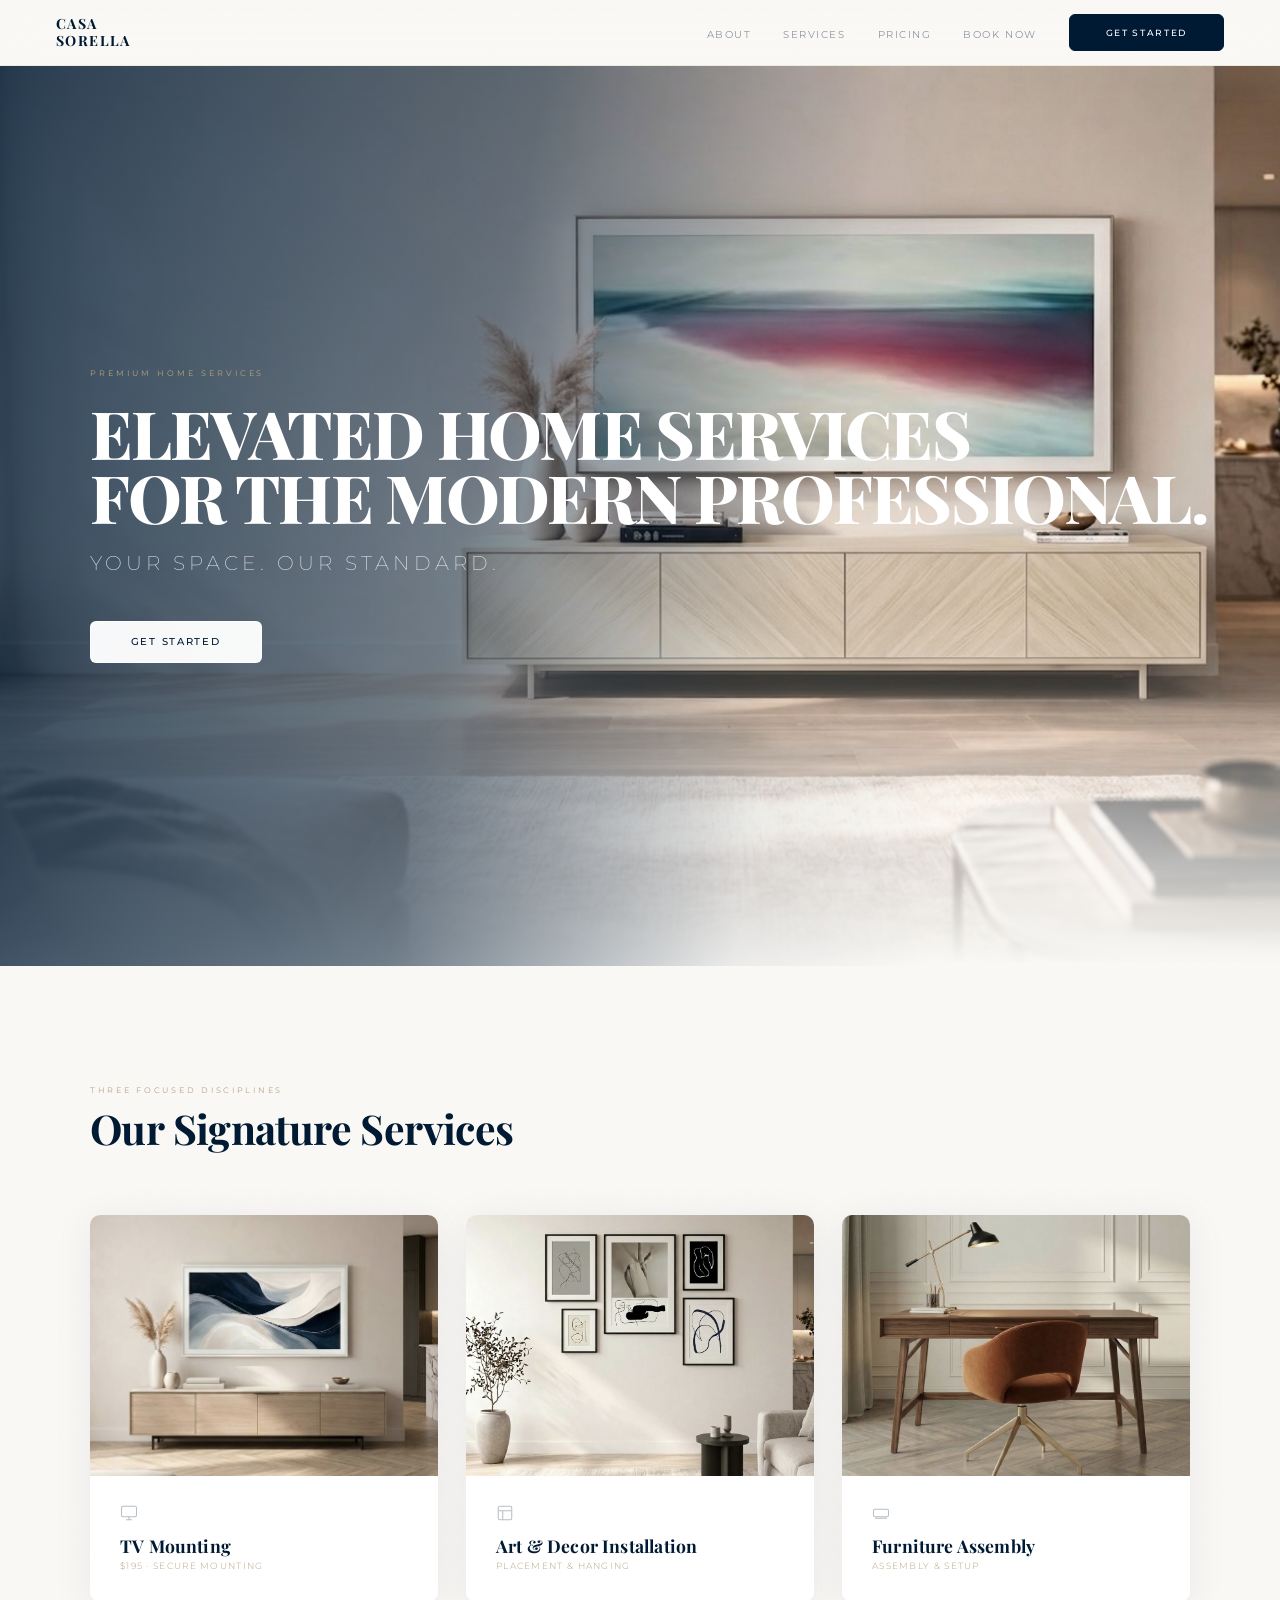
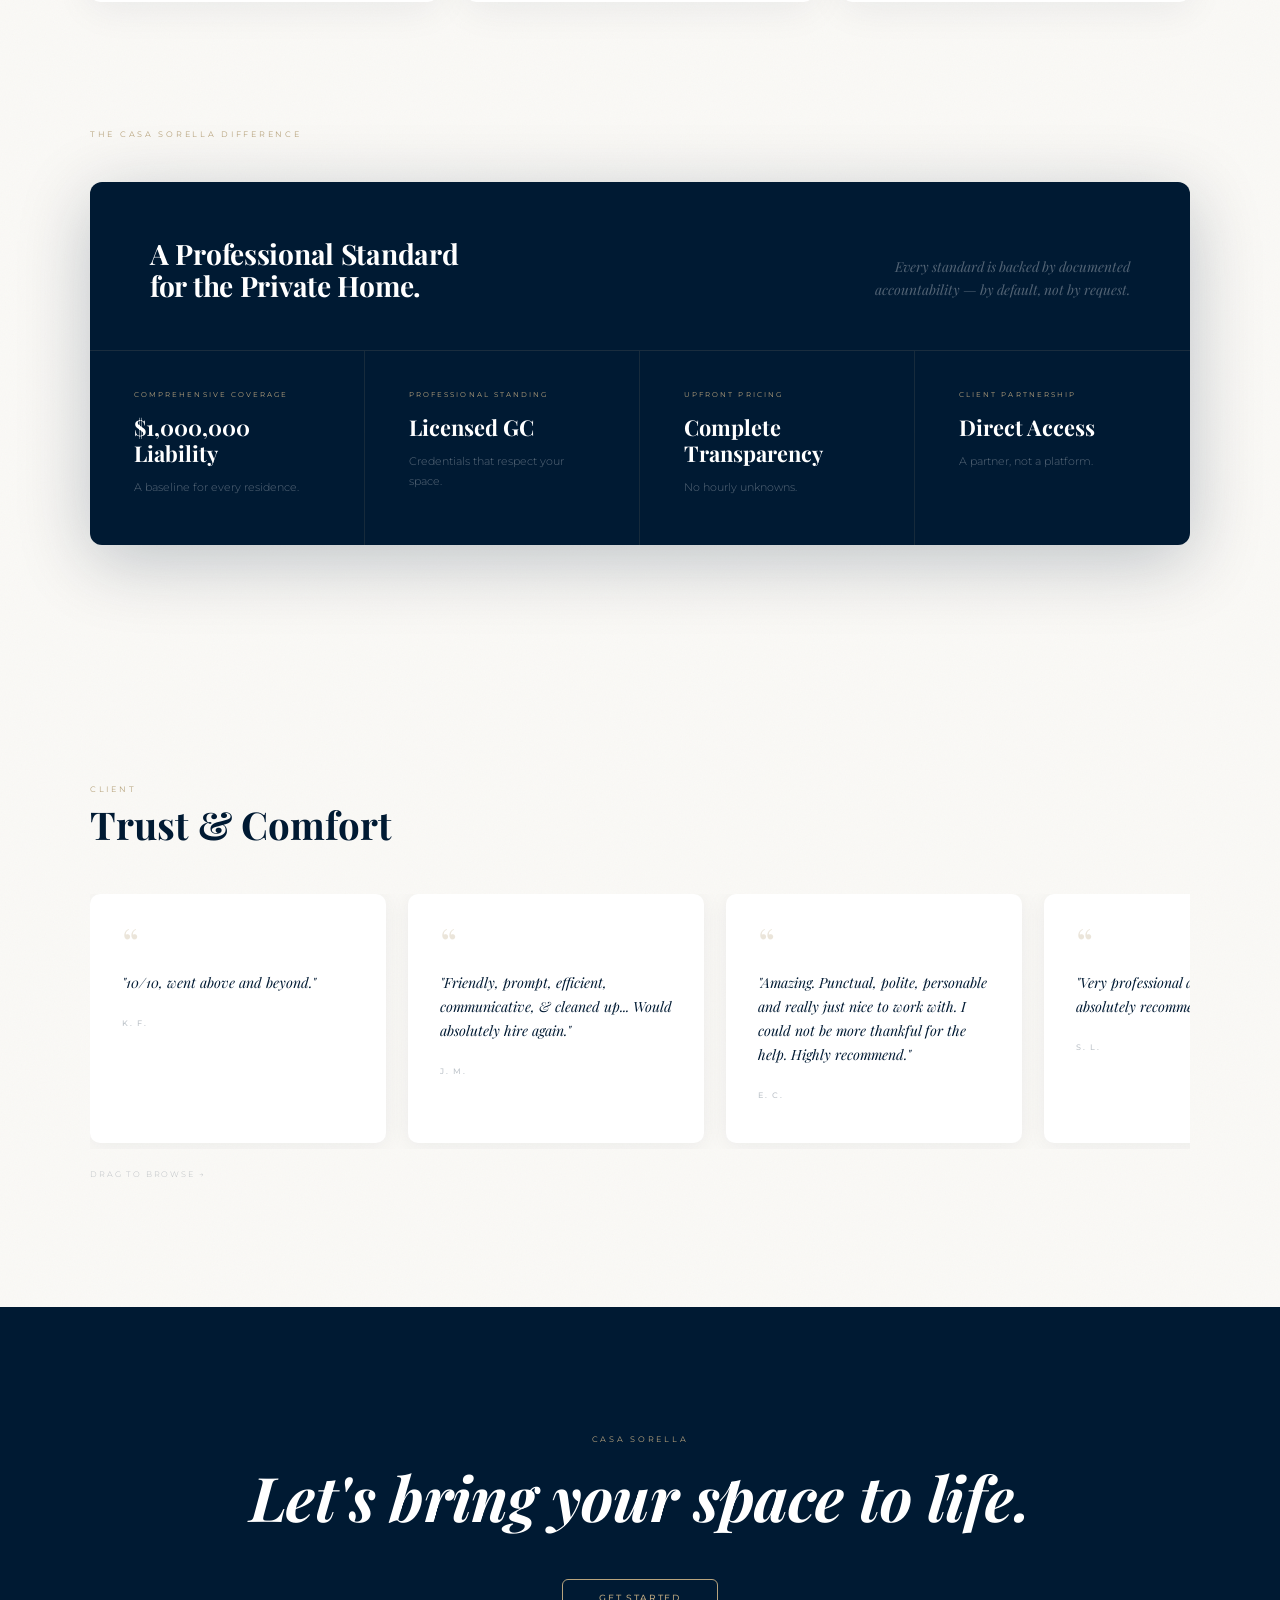
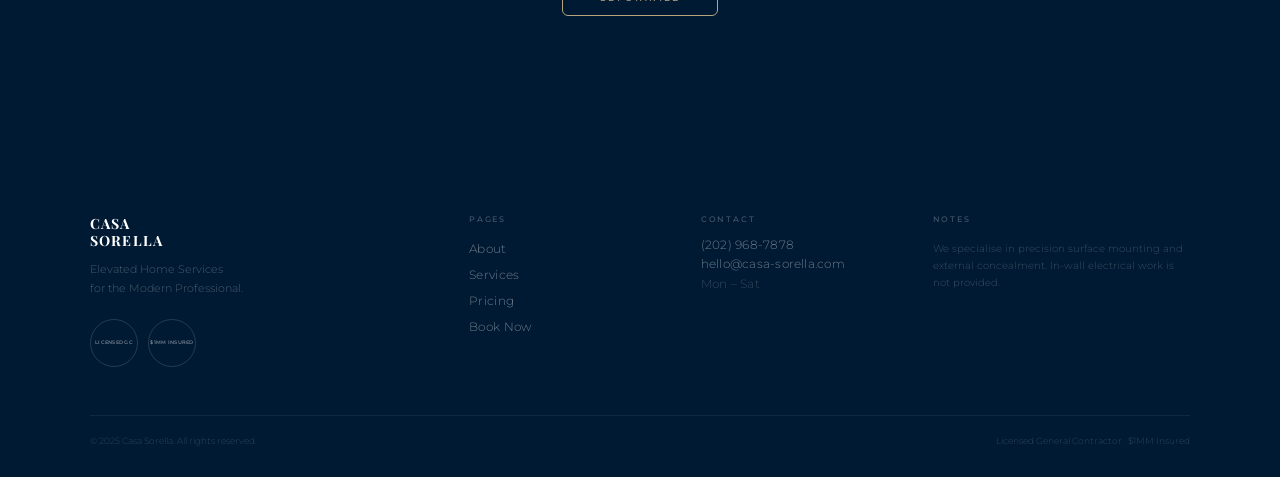
==== commit f2f870ed: "Add files via upload" ====
--- a/index.html
+++ b/index.html
@@ -1,1479 +1,720 @@
 <!DOCTYPE html>
 <html lang="en">
 <head>
-<meta charset="UTF-8" />
-<meta name="viewport" content="width=device-width, initial-scale=1.0"/>
-<meta name="description" content="Casa Sorella is a licensed general contracting firm specializing in TV mounting, art hanging, and furniture assembly in DC and Northern Virginia. Metal stud, masonry, and concrete wall mounting specialists."/>
-<meta name="robots" content="index, follow"/>
-<meta property="og:type" content="website"/>
-<meta property="og:title" content="TV Mounting DC & Arlington | Licensed GC Firm | Casa Sorella"/>
-<meta property="og:description" content="Casa Sorella is a licensed general contracting firm specializing in TV mounting, art hanging, and furniture assembly in DC and Northern Virginia. Metal stud, masonry, and concrete wall mounting specialists."/>
-<meta property="og:site_name" content="Casa Sorella"/>
-<meta name="keywords" content="TV mounting DC, art hanging Arlington, licensed GC firm DC, metal stud TV mounting, Samsung Frame TV specialist DC, heavy mirror anchoring, luxury high-rise installation, concrete wall mounting DC, furniture assembly Northern Virginia, picture hanging DC"/>
-<title>TV Mounting DC &amp; Arlington | Licensed GC Firm | Casa Sorella</title>
-<link href="https://fonts.googleapis.com/css2?family=Playfair+Display:ital,wght@0,700;0,900;1,700&family=Montserrat:wght@300;400;500;600&display=swap" rel="stylesheet"/>
-<link rel="stylesheet" href="style.css"/>
+<meta charset="UTF-8"/>
+<meta name="viewport" content="width=device-width,initial-scale=1.0"/>
+<title>YOUR SPACE. OUR STANDARD. — Casa Sorella</title>
 <style>
-
-/* ═══════════════════════════════════════════
-   RESET & TOKENS
-═══════════════════════════════════════════ */
-*, *::before, *::after {
-  box-sizing: border-box;
-  margin: 0;
-  padding: 0;
-  border-radius: 0 !important;
-}
+@import url('https://fonts.googleapis.com/css2?family=Playfair+Display:ital,wght@0,400;0,700;0,800;1,400;1,700&family=Montserrat:wght@200;300;400;500;600&display=swap');
+
+*, *::before, *::after { box-sizing: border-box; margin: 0; padding: 0; }
 
 :root {
-  --navy:        #002147;
-  --white:       #FDFDFD;
-  --warm-white:  #FAF9F6;
-  --sky:         #E3E9F0;
-  --serif:       'Playfair Display', serif;
-  --sans:        'Montserrat', sans-serif;
-  --space-xs:    0.6rem;
-  --space-sm:    1.2rem;
-  --space-md:    2.4rem;
-  --space-lg:    4rem;
-  --space-xl:    6rem;
-  --space-2xl:   10rem;
-  --pad-h:       60px;
-  --max-content: 1080px;
+  --linen:   #FAF9F6;
+  --navy:    #001A33;
+  --bronze:  #B8A47E;
+  --muted:   rgba(0,26,51,.44);
+  --faint:   rgba(0,26,51,.26);
+  --border:  rgba(0,26,51,.07);
+  --radius:  6px;
+  --grain:   url("data:image/svg+xml,%3Csvg xmlns='http://www.w3.org/2000/svg' width='300' height='300'%3E%3Cfilter id='n'%3E%3CfeTurbulence type='fractalNoise' baseFrequency='0.75' numOctaves='4' stitchTiles='stitch'/%3E%3C/filter%3E%3Crect width='300' height='300' filter='url(%23n)' opacity='0.032'/%3E%3C/svg%3E");
 }
 
 html { scroll-behavior: smooth; }
 
 body {
-  background: var(--warm-white);
+  font-family: 'Montserrat', sans-serif;
+  background-color: var(--linen);
+  background-image: var(--grain);
+  background-size: 300px 300px;
   color: var(--navy);
-  font-family: var(--sans);
-  font-weight: 400;
-  letter-spacing: 0.1em;
   -webkit-font-smoothing: antialiased;
-  overflow-x: hidden;
-}
-
-
-/* ═══════════════════════════════════════════
-   MODULE: NAV
-═══════════════════════════════════════════ */
-#nav {
-  position: fixed;
-  top: 0; left: 0; right: 0;
-  z-index: 300;
+  line-height: 1;
+}
+
+a { text-decoration: none; color: inherit; }
+img { display: block; max-width: 100%; }
+
+/* ── NAV — glassmorphism ──────────────────────────────────────────── */
+.nav {
+  position: fixed; top: 0; left: 0; right: 0; z-index: 500;
+  height: 66px;
+  display: flex; align-items: center; padding: 0 56px;
+  background: rgba(250,249,246,.75);
+  backdrop-filter: blur(20px) saturate(1.6);
+  -webkit-backdrop-filter: blur(20px) saturate(1.6);
+  border-bottom: 1px solid rgba(184,164,126,.18);
+  transition: background .35s;
+}
+.nav.solid {
   background: var(--navy);
-  display: grid;
-  grid-template-columns: 44px 1fr 44px;
-  align-items: center;
-  padding: 0 var(--pad-h);
-  height: 76px;
-  border-bottom: 1px solid rgba(255,255,255,0.07);
-}
-
-.nav__hamburger {
-  display: flex;
-  flex-direction: column;
-  justify-content: center;
-  align-items: flex-start;
-  gap: 5px;
-  background: none;
-  border: none;
-  cursor: pointer;
-  padding: 4px 0;
-  width: 32px;
-  flex-shrink: 0;
-}
-
-.nav__hamburger-line {
-  display: block;
-  height: 1px;
-  background: var(--white);
-  transition: transform 0.3s ease, opacity 0.3s ease, width 0.3s ease;
-}
-
-.nav__hamburger-line:nth-child(1) { width: 28px; }
-.nav__hamburger-line:nth-child(2) { width: 18px; }
-.nav__hamburger-line:nth-child(3) { width: 23px; }
-
-.nav__hamburger.is-open .nav__hamburger-line:nth-child(1) {
-  width: 24px;
-  transform: translateY(6px) rotate(45deg);
-}
-.nav__hamburger.is-open .nav__hamburger-line:nth-child(2) {
-  opacity: 0;
-  transform: scaleX(0);
-}
-.nav__hamburger.is-open .nav__hamburger-line:nth-child(3) {
-  width: 24px;
-  transform: translateY(-6px) rotate(-45deg);
-}
-
+  border-bottom-color: transparent;
+}
 .nav__logo {
-  font-family: var(--serif);
-  font-size: 1.05rem;
-  font-weight: 700;
-  color: var(--white);
-  letter-spacing: 0.28em;
-  text-transform: uppercase;
-  text-decoration: none;
-  text-align: center;
-  justify-self: center;
-}
-
-.nav__cta-slot {
-  display: flex;
-  justify-content: flex-end;
-  align-items: center;
-}
-
+  font-family: 'Playfair Display', serif;
+  font-size: .88rem; font-weight: 700;
+  letter-spacing: .1em; line-height: 1.2;
+  color: var(--navy); margin-right: auto;
+  transition: color .35s;
+}
+.nav.solid .nav__logo { color: #fff; }
+.nav__links { display: flex; list-style: none; gap: 32px; margin-right: 32px; }
+.nav__links a {
+  font-size: .6rem; font-weight: 400; letter-spacing: .16em;
+  text-transform: uppercase; color: var(--muted);
+  transition: color .2s; position: relative;
+}
+.nav.solid .nav__links a { color: rgba(255,255,255,.6); }
+.nav__links a::after {
+  content: ''; position: absolute; bottom: -4px; left: 0;
+  width: 0; height: 1px; background: var(--bronze);
+  transition: width .3s ease;
+}
+.nav__links a:hover, .nav__links a.active { color: var(--navy); }
+.nav.solid .nav__links a:hover,
+.nav.solid .nav__links a.active { color: #fff; }
+.nav__links a:hover::after, .nav__links a.active::after { width: 100%; }
 .nav__cta {
-  font-family: var(--sans);
-  font-size: 0.62rem;
-  font-weight: 500;
-  letter-spacing: 0.2em;
-  text-transform: uppercase;
-  color: var(--navy) !important;
-  background: var(--white);
-  padding: 0.68rem 1.3rem;
-  text-decoration: none;
+  font-family: 'Montserrat', sans-serif;
+  font-size: .58rem; font-weight: 500; letter-spacing: .16em;
+  text-transform: uppercase; white-space: nowrap;
+  background: var(--navy); color: #fff;
+  padding: 10px 24px; border-radius: var(--radius);
+  border: 1px solid var(--navy);
+  transition: box-shadow .25s, border-color .25s, transform .15s;
+}
+.nav__cta:hover {
+  box-shadow: 0 0 0 2.5px var(--bronze);
+  border-color: var(--bronze);
+  transform: translateY(-1px);
+}
+.nav__ham {
+  display: none; flex-direction: column;
+  justify-content: center; gap: 5px;
+  background: none; border: none; cursor: pointer; padding: 6px;
+}
+.nav__ham span {
+  display: block; width: 22px; height: 1.5px;
+  background: var(--navy); transition: background .35s;
+}
+.nav.solid .nav__ham span { background: #fff; }
+
+/* ── MOBILE MENU ─────────────────────────────────────────────────── */
+.mob-overlay {
+  position: fixed; inset: 0; z-index: 600;
+  background: rgba(0,26,51,.45);
+  opacity: 0; pointer-events: none; transition: opacity .3s;
+}
+.mob-overlay.open { opacity: 1; pointer-events: all; }
+.mob-menu {
+  position: fixed; top: 0; right: 0; bottom: 0; width: 280px;
+  z-index: 700; background: var(--navy);
+  display: flex; flex-direction: column;
+  padding: 72px 36px 40px; gap: 24px;
+  transform: translateX(100%);
+  transition: transform .34s cubic-bezier(.16,1,.3,1);
+}
+.mob-menu.open { transform: translateX(0); }
+.mob-menu__close {
+  position: absolute; top: 18px; right: 22px;
+  background: none; border: none; color: #fff;
+  font-size: 1.5rem; cursor: pointer; line-height: 1;
+}
+.mob-menu a {
+  font-size: .72rem; font-weight: 300; letter-spacing: .14em;
+  text-transform: uppercase; color: rgba(255,255,255,.62);
+  transition: color .2s;
+}
+.mob-menu a:hover { color: #fff; }
+
+/* ── PAGE HEADER ─────────────────────────────────────────────────── */
+.page-hdr {
+  background: var(--navy);
+  padding: 126px 56px 76px; margin-top: 66px;
+}
+.page-hdr__inner { max-width: 1100px; margin: 0 auto; }
+.page-hdr__eyebrow {
+  font-size: .5rem; font-weight: 400; letter-spacing: .34em;
+  text-transform: uppercase; color: var(--bronze);
+  display: block; margin-bottom: 20px;
+}
+.page-hdr__title {
+  font-family: 'Playfair Display', serif;
+  font-size: clamp(2.2rem,4vw,3.6rem); font-weight: 700;
+  color: #fff; line-height: 1.06; letter-spacing: -.01em; margin-bottom: 18px;
+}
+.page-hdr__sub {
+  font-size: .8rem; font-weight: 300; letter-spacing: .03em;
+  color: rgba(255,255,255,.4); line-height: 2; max-width: 500px;
+}
+
+/* ── LAYOUT ──────────────────────────────────────────────────────── */
+.wrap { max-width: 1100px; margin: 0 auto; }
+
+/* ── SHARED TYPE ─────────────────────────────────────────────────── */
+.eyebrow {
+  font-size: .5rem; font-weight: 400; letter-spacing: .34em;
+  text-transform: uppercase; color: var(--bronze); display: block;
+}
+.title-serif {
+  font-family: 'Playfair Display', serif;
+  font-weight: 700; color: var(--navy); line-height: 1.1;
+}
+.title-sans {
+  font-family: 'Montserrat', sans-serif;
+  font-weight: 200; color: var(--navy);
+  line-height: 1.3; letter-spacing: .06em;
+}
+.body-copy {
+  font-size: .82rem; font-weight: 300;
+  line-height: 2.05; color: var(--muted); letter-spacing: .025em;
+}
+
+/* ── BUTTONS ─────────────────────────────────────────────────────── */
+.btn {
   display: inline-block;
-  transition: background 0.2s;
-  white-space: nowrap;
-}
-
-.nav__cta:hover { background: var(--sky); }
-
-.nav__drawer {
-  position: fixed;
-  top: 76px;
-  left: 0; right: 0;
+  font-family: 'Montserrat', sans-serif;
+  font-size: .58rem; font-weight: 500; letter-spacing: .18em;
+  text-transform: uppercase; cursor: pointer;
+  border-radius: var(--radius); transition: box-shadow .25s, border-color .25s, transform .15s;
+}
+.btn-navy {
+  background: var(--navy); color: #fff; border: 1px solid var(--navy); padding: 13px 36px;
+}
+.btn-navy:hover {
+  box-shadow: 0 0 0 2.5px var(--bronze); border-color: var(--bronze); transform: translateY(-2px);
+}
+.btn-ghost {
+  background: transparent; color: var(--bronze);
+  border: 1px solid var(--bronze); padding: 13px 36px;
+}
+.btn-ghost:hover { background: var(--bronze); color: var(--navy); transform: translateY(-2px); }
+
+/* ── BRONZE LINK ─────────────────────────────────────────────────── */
+.b-link {
+  font-size: .58rem; font-weight: 500; letter-spacing: .16em;
+  text-transform: uppercase; color: var(--navy);
+  border-bottom: 1px solid rgba(184,164,126,.4); padding-bottom: 2px;
+  transition: color .2s, border-color .2s;
+}
+.b-link:hover { color: var(--bronze); border-color: var(--bronze); }
+
+/* ── IMAGE TREATMENTS ────────────────────────────────────────────── */
+.img-wrap { overflow: hidden; border-radius: var(--radius); }
+.img-wrap img {
+  width: 100%; height: 100%; object-fit: cover; display: block;
+  filter: saturate(0.82);
+  transition: filter .5s ease, transform .6s ease;
+}
+.img-wrap:hover img { filter: saturate(1); transform: scale(1.04); }
+
+/* ── CARDS ───────────────────────────────────────────────────────── */
+.float-card {
+  background: #fff;
+  border-radius: 10px;
+  box-shadow: 0 6px 40px rgba(0,26,51,.07);
+  transition: box-shadow .35s ease, transform .35s ease;
+}
+.float-card:hover {
+  box-shadow: 0 20px 64px rgba(0,26,51,.13);
+  transform: translateY(-6px);
+}
+.dark-card {
   background: var(--navy);
-  border-bottom: 1px solid rgba(255,255,255,0.08);
-  z-index: 299;
-  overflow: hidden;
-  max-height: 0;
-  transition: max-height 0.42s cubic-bezier(0.4, 0, 0.2, 1);
-}
-
-.nav__drawer.is-open { max-height: 480px; }
-
-.nav__drawer-inner {
-  padding: 36px var(--pad-h) 44px;
-  display: flex;
-  flex-direction: column;
-}
-
-.nav__drawer-item {
-  display: flex;
-  align-items: center;
-  justify-content: space-between;
-  padding: 1.25rem 0;
-  border-bottom: 1px solid rgba(255,255,255,0.07);
-  text-decoration: none;
-  transition: opacity 0.2s;
-}
-
-.nav__drawer-item:last-of-type { border-bottom: none; }
-.nav__drawer-item:hover { opacity: 0.55; }
-
-.nav__drawer-label {
-  font-family: var(--serif);
-  font-weight: 700;
-  font-size: clamp(1.4rem, 3.5vw, 2rem);
-  color: var(--white);
-  letter-spacing: -0.01em;
-  line-height: 1;
-}
-
-.nav__drawer-index {
-  font-family: var(--sans);
-  font-weight: 400;
-  font-size: 0.54rem;
-  letter-spacing: 0.32em;
-  text-transform: uppercase;
-  color: rgba(227,233,240,0.52);
-}
-
-.nav__drawer-cta {
-  margin-top: 2rem;
-  display: inline-flex;
+  border-radius: 10px;
+  box-shadow: 0 12px 64px rgba(0,26,51,.22);
+}
+
+/* ── REVEAL ANIMATION ────────────────────────────────────────────── */
+.reveal { transition: opacity .7s cubic-bezier(.16,1,.3,1), transform .7s cubic-bezier(.16,1,.3,1); }
+.js-ready .reveal { opacity: 0; transform: translateY(24px); }
+.js-ready .reveal.in { opacity: 1; transform: none; }
+.d1 { transition-delay: .1s; }
+.d2 { transition-delay: .2s; }
+.d3 { transition-delay: .3s; }
+.d4 { transition-delay: .4s; }
+
+/* ── FOOTER ──────────────────────────────────────────────────────── */
+.footer { background: var(--navy); padding: 72px 56px 32px; }
+.footer__inner { max-width: 1100px; margin: 0 auto; }
+.footer__grid {
+  display: grid; grid-template-columns: 1.8fr 1fr 1fr 1.4fr;
+  gap: 48px; margin-bottom: 48px;
+}
+.footer__logo {
+  font-family: 'Playfair Display', serif; font-size: .88rem;
+  font-weight: 700; color: #fff; display: block;
+  letter-spacing: .08em; line-height: 1.2; margin-bottom: 10px;
+}
+.footer__tag { font-size: .66rem; font-weight: 300; color: rgba(255,255,255,.28); line-height: 1.85; margin-bottom: 20px; }
+.footer__badges { display: flex; gap: 10px; }
+.footer__badge {
+  width: 48px; height: 48px; border-radius: 50%;
+  border: 1px solid rgba(255,255,255,.14);
+  display: flex; align-items: center; justify-content: center;
+}
+.footer__badge-text { font-size: .32rem; font-weight: 600; letter-spacing: .05em; text-transform: uppercase; color: rgba(255,255,255,.45); text-align: center; line-height: 1.4; }
+.footer__col-title { font-size: .48rem; font-weight: 500; letter-spacing: .24em; text-transform: uppercase; color: rgba(255,255,255,.28); display: block; margin-bottom: 16px; }
+.footer__links { list-style: none; display: flex; flex-direction: column; gap: 10px; }
+.footer__links a { font-size: .72rem; font-weight: 300; color: rgba(255,255,255,.42); letter-spacing: .03em; transition: color .2s; }
+.footer__links a:hover { color: #fff; }
+.footer__contact { font-size: .72rem; font-weight: 300; color: rgba(255,255,255,.42); display: block; margin-bottom: 8px; letter-spacing: .02em; transition: color .2s; }
+.footer__contact:hover { color: #fff; }
+.footer__note { font-size: .6rem; font-weight: 300; color: rgba(255,255,255,.22); line-height: 1.8; }
+.footer__bottom { border-top: 1px solid rgba(255,255,255,.07); padding-top: 20px; display: flex; justify-content: space-between; flex-wrap: wrap; gap: 8px; }
+.footer__bottom p { font-size: .58rem; font-weight: 300; color: rgba(255,255,255,.18); }
+
+/* ── RESPONSIVE ──────────────────────────────────────────────────── */
+@media (max-width: 900px) {
+  .nav { padding: 0 24px; }
+  .nav__links, .nav__cta { display: none; }
+  .nav__ham { display: flex; }
+  .page-hdr { padding: 100px 24px 60px; }
+  .footer { padding: 52px 24px 24px; }
+  .footer__grid { grid-template-columns: 1fr 1fr; gap: 32px; }
+}
+@media (max-width: 520px) {
+  .footer__grid { grid-template-columns: 1fr; }
+}
+
+
+/* HERO */
+.hero {
+  position: relative; height: 100vh; min-height: 600px;
+  margin-top: 66px; overflow: hidden;
+}
+.hero__img {
+  position: absolute; inset: 0;
+  width: 100%; height: 100%; object-fit: cover; object-position: center;
+  filter: saturate(.92);
+}
+.hero__fade {
+  position: absolute; inset: 0;
+  background:
+    linear-gradient(100deg, rgba(0,26,51,.82) 0%, rgba(0,26,51,.55) 38%, rgba(0,26,51,.06) 62%, transparent 76%),
+    linear-gradient(to bottom, transparent 60%, var(--linen) 100%);
+}
+.hero__content {
+  position: relative; z-index: 2;
+  height: 100%; display: flex; flex-direction: column;
+  justify-content: center; padding: 0 7vw; max-width: 62%;
+}
+.hero__overline {
+  font-size: .52rem; font-weight: 400; letter-spacing: .36em;
+  text-transform: uppercase; color: var(--bronze);
+  display: block; margin-bottom: 24px;
+}
+.hero__h1 {
+  font-family: 'Playfair Display', serif;
+  font-size: clamp(2.6rem,5.2vw,5.4rem);
+  font-weight: 800; color: #fff;
+  line-height: .96; letter-spacing: -.025em;
+  text-transform: uppercase; margin-bottom: 24px;
+}
+.hero__h1 span { display: block; white-space: nowrap; }
+.hero__sub {
+  font-family: 'Montserrat', sans-serif;
+  font-size: clamp(.9rem,1.6vw,1.4rem);
+  font-weight: 200; color: rgba(255,255,255,.76);
+  letter-spacing: .2em; text-transform: uppercase;
+  margin-bottom: 48px; white-space: nowrap;
+}
+.hero__btn {
   align-self: flex-start;
-  font-family: var(--sans);
-  font-size: 0.64rem;
-  font-weight: 500;
-  letter-spacing: 0.2em;
-  text-transform: uppercase;
-  color: var(--navy);
-  background: var(--white);
-  padding: 0.88rem 2rem;
-  text-decoration: none;
-  transition: background 0.2s;
-}
-
-.nav__drawer-cta:hover { background: var(--sky); }
-
-.nav__overlay {
-  position: fixed;
-  inset: 0;
-  background: rgba(0,0,0,0.45);
-  z-index: 298;
-  opacity: 0;
-  pointer-events: none;
-  transition: opacity 0.3s ease;
-}
-
-.nav__overlay.is-open {
-  opacity: 1;
-  pointer-events: all;
-}
-
-/* ═══════════════════════════════════════════
-   MODULE: HERO
-═══════════════════════════════════════════ */
-#hero {
-  min-height: 100vh;
-  background: var(--navy);
-  display: flex;
-  flex-direction: column;
-  justify-content: flex-end;
-  padding: 76px var(--pad-h) 9vh;
-  position: relative;
-  overflow: hidden;
-}
-
-/* Geometric vertical rules */
-.hero__rule-v {
-  position: absolute;
-  top: 0;
-  width: 1px;
-  height: 100%;
-  pointer-events: none;
-}
-.hero__rule-v--right  { right: var(--pad-h);         background: rgba(227,233,240,0.1); }
-.hero__rule-v--right2 { right: calc(var(--pad-h) + 80px); background: rgba(227,233,240,0.04); }
-
-.hero__eyebrow {
-  font-family: var(--sans);
-  font-weight: 400;
-  font-size: 0.6rem;
-  letter-spacing: 0.42em;
-  text-transform: uppercase;
-  color: var(--sky);
-  margin-bottom: var(--space-md);
-  opacity: 0;
-  animation: fadeUp 0.7s 0.15s forwards;
-}
-
-.hero__headline {
-  font-family: var(--serif);
-  font-weight: 900;
-  font-size: clamp(5rem, 14vw, 13rem);
-  line-height: 0.87;
-  color: var(--white);
-  letter-spacing: -0.01em;
-  opacity: 0;
-  animation: fadeUp 0.9s 0.3s forwards;
-}
-
-.hero__divider {
-  width: 54px;
-  height: 1px;
-  background: rgba(227,233,240,0.3);
-  margin: var(--space-lg) 0 var(--space-md);
-  opacity: 0;
-  animation: fadeUp 0.7s 0.52s forwards;
-}
-
-.hero__sub {
-  font-family: var(--sans);
-  font-weight: 400;
-  font-size: clamp(0.8rem, 1.5vw, 1rem);
-  letter-spacing: 0.2em;
-  color: rgba(253,253,253,0.82);
-  margin-bottom: var(--space-sm);
-  opacity: 0;
-  animation: fadeUp 0.7s 0.62s forwards;
-}
-
-.hero__tagline {
-  font-family: var(--sans);
-  font-weight: 600;
-  font-size: clamp(0.68rem, 1.15vw, 0.86rem);
-  letter-spacing: 0.42em;
-  text-transform: uppercase;
-  color: var(--sky);
-  margin-bottom: var(--space-lg);
-  opacity: 0;
-  animation: fadeUp 0.7s 0.72s forwards;
-}
-
-.hero__cta {
-  display: inline-block;
-  align-self: flex-start;
-  font-family: var(--sans);
-  font-weight: 500;
-  font-size: 0.68rem;
-  letter-spacing: 0.22em;
-  text-transform: uppercase;
-  color: var(--navy);
-  background: var(--white);
-  padding: 1rem 2.2rem;
-  text-decoration: none;
-  transition: background 0.2s;
-  opacity: 0;
-  animation: fadeUp 0.7s 0.84s forwards;
-}
-
-.hero__cta:hover { background: var(--sky); }
-
-.hero__scroll {
-  position: absolute;
-  bottom: 2.8rem;
-  right: var(--pad-h);
-  display: flex;
-  flex-direction: column;
-  align-items: center;
-  gap: 0.5rem;
-  opacity: 0;
-  animation: fadeIn 1s 1.4s forwards;
-}
-
-.hero__scroll span {
-  font-size: 0.52rem;
-  letter-spacing: 0.28em;
-  text-transform: uppercase;
-  color: rgba(227,233,240,0.52);
-  writing-mode: vertical-rl;
-}
-
-.hero__scroll-line {
-  width: 1px;
-  height: 50px;
-  background: linear-gradient(to bottom, rgba(227,233,240,0.3), transparent);
-}
-
-/* ═══════════════════════════════════════════
-   MODULE: IDENTITY
-═══════════════════════════════════════════ */
-#identity {
-  display: block;
-  min-height: auto;
-}
-
-.identity__left {
-  background: var(--sky);
-  display: flex;
-  align-items: center;
-  justify-content: center;
-  padding: var(--space-2xl) var(--space-xl);
-  border-right: 1px solid rgba(0,33,71,0.07);
-}
-
-.identity__anchor {
-  text-align: center;
-}
-
-.identity__word {
-  display: block;
-  font-family: var(--serif);
-  font-weight: 700;
-  font-size: clamp(2.2rem, 3.8vw, 3.8rem);
-  color: var(--navy);
-  line-height: 1;
-  letter-spacing: -0.01em;
-}
-
-.identity__rule {
-  width: 36px;
-  height: 1px;
-  background: rgba(0,33,71,0.18);
-  margin: 1.8rem auto;
-}
-
-.identity__translation {
-  display: block;
-  font-family: var(--serif);
-  font-weight: 700;
-  font-style: italic;
-  font-size: clamp(2rem, 3.5vw, 3.5rem);
-  color: var(--navy);
-  line-height: 1.05;
-  letter-spacing: 0;
-}
-
-.identity__sub {
-  display: block;
-  margin-top: 1.4rem;
-  font-family: var(--sans);
-  font-weight: 400;
-  font-size: 0.6rem;
-  letter-spacing: 0.3em;
-  text-transform: uppercase;
-  color: rgba(0,33,71,0.38);
-}
-
-.identity__right {
-  display: flex;
-  flex-direction: column;
-  justify-content: center;
-  padding: var(--space-2xl) var(--space-xl) var(--space-2xl) calc(var(--space-xl) - 10px);
-  background: var(--warm-white);
-}
-
-.identity__label {
-  font-family: var(--sans);
-  font-weight: 600;
-  font-size: 0.6rem;
-  letter-spacing: 0.38em;
-  text-transform: uppercase;
-  color: var(--navy);
-  margin-bottom: var(--space-md);
-}
-
-/* "Sister's House" inline large treatment */
-.identity__headline {
-  font-family: var(--sans);
-  font-weight: 400;
-  font-size: clamp(0.9rem, 1.3vw, 1.05rem);
-  line-height: 2.05;
-  letter-spacing: 0.08em;
-  color: rgba(0,33,71,0.88);
-  max-width: 520px;
-  margin-bottom: var(--space-md);
-}
-
-.identity__headline strong {
-  font-family: var(--serif);
-  font-weight: 700;
-  font-style: italic;
-  font-size: clamp(1.3rem, 2.2vw, 1.8rem);
-  color: var(--navy);
-  font-style: italic;
-  letter-spacing: -0.01em;
-  line-height: 1;
-  display: inline;
-  font-weight: 700;
-}
-
-.identity__body {
-  font-family: var(--sans);
-  font-weight: 400;
-  font-size: clamp(0.88rem, 1.25vw, 1rem);
-  line-height: 2.1;
-  letter-spacing: 0.08em;
-  color: rgba(0,33,71,0.7);
-  max-width: 520px;
-}
-
-/* ═══════════════════════════════════════════
-   MODULE: SERVICES PREVIEW
-═══════════════════════════════════════════ */
-#services-preview {
-  background: var(--white);
-  padding: var(--space-2xl) var(--pad-h);
-}
-
-.services-preview__header {
-  display: flex;
-  align-items: baseline;
-  justify-content: space-between;
-  padding-bottom: var(--space-xl);
-  border-bottom: 1px solid rgba(0,33,71,0.09);
-  margin-bottom: var(--space-xl);
-}
-
-.services-preview__title {
-  font-family: var(--serif);
-  font-weight: 700;
-  font-size: clamp(2rem, 4.5vw, 3.8rem);
-  color: var(--navy);
-  letter-spacing: -0.01em;
-  line-height: 1;
-}
-
-.services-preview__meta {
-  font-family: var(--sans);
-  font-weight: 400;
-  font-size: 0.62rem;
-  letter-spacing: 0.3em;
-  text-transform: uppercase;
-  color: rgba(0,33,71,0.35);
-  text-align: right;
-  line-height: 2;
-}
-
-.services-preview__grid {
+  background: rgba(255,255,255,.96); color: var(--navy);
+  font-family: 'Montserrat', sans-serif;
+  font-size: .6rem; font-weight: 500; letter-spacing: .18em;
+  text-transform: uppercase; padding: 15px 40px;
+  border: 1px solid rgba(255,255,255,.9);
+  border-radius: var(--radius);
+  transition: box-shadow .25s, border-color .25s, transform .15s;
+}
+.hero__btn:hover {
+  box-shadow: 0 0 0 2.5px var(--bronze);
+  border-color: var(--bronze); transform: translateY(-2px);
+}
+
+/* SERVICE CARDS */
+.svc-sec { padding: 120px 56px 128px; }
+.svc-sec__hdr { margin-bottom: 64px; }
+.svc-sec__eyebrow { margin-bottom: 12px; }
+.svc-sec__title {
+  font-family: 'Playfair Display', serif;
+  font-size: clamp(2rem,3.2vw,2.8rem); font-weight: 700;
+  color: var(--navy); letter-spacing: -.015em; line-height: 1.1;
+}
+.svc-cards {
   display: grid;
   grid-template-columns: repeat(3, 1fr);
-  gap: 0 var(--space-xl);
-}
-
-/* Each service card */
+  gap: 28px;
+}
 .svc-card {
-  padding-top: var(--space-md);
-  border-top: 1px solid var(--navy);
-}
-
-.svc-card__index {
-  font-family: var(--serif);
-  font-weight: 700;
-  font-size: 0.65rem;
-  letter-spacing: 0.2em;
-  color: rgba(0,33,71,0.2);
-  display: block;
-  margin-bottom: var(--space-md);
-}
-
+  border-radius: 10px; overflow: hidden;
+  background: #fff;
+  box-shadow: 0 6px 40px rgba(0,26,51,.07);
+  display: block; text-decoration: none;
+  transition: box-shadow .4s ease, transform .4s ease;
+}
+.svc-card:hover {
+  box-shadow: 0 24px 72px rgba(0,26,51,.14);
+  transform: translateY(-8px);
+}
+.svc-card__img {
+  width: 100%; aspect-ratio: 4/3; overflow: hidden;
+}
+.svc-card__img img {
+  width: 100%; height: 100%; object-fit: cover; display: block;
+  filter: saturate(.8);
+  transition: filter .5s ease, transform .6s ease;
+}
+.svc-card:hover .svc-card__img img {
+  filter: saturate(1); transform: scale(1.05);
+}
+.svc-card__body { padding: 28px 30px 32px; }
+.svc-card__icon { color: var(--navy); opacity: .28; margin-bottom: 12px; }
+.svc-card__icon svg { width: 18px; height: 18px; }
 .svc-card__name {
-  font-family: var(--serif);
-  font-weight: 700;
-  font-size: clamp(1.3rem, 2.2vw, 1.9rem);
-  color: var(--navy);
-  line-height: 1.1;
-  letter-spacing: -0.01em;
-  margin-bottom: var(--space-sm);
-}
-
-.svc-card__desc {
-  font-family: var(--sans);
-  font-weight: 400;
-  font-size: 0.84rem;
-  line-height: 2.05;
-  letter-spacing: 0.09em;
-  color: rgba(0,33,71,0.6);
-  margin-bottom: var(--space-md);
-}
-
-.svc-card__link {
-  display: inline-flex;
-  align-items: center;
-  gap: 0.9rem;
-  font-family: var(--sans);
-  font-weight: 500;
-  font-size: 0.62rem;
-  letter-spacing: 0.24em;
-  text-transform: uppercase;
-  color: var(--navy);
-  text-decoration: none;
-  border-bottom: 1px solid rgba(0,33,71,0.2);
-  padding-bottom: 0.15rem;
-  transition: border-color 0.2s, opacity 0.2s;
-}
-
-.svc-card__link:hover { opacity: 0.55; }
-
-.svc-card__arrow {
-  display: inline-block;
-  width: 24px;
-  height: 1px;
-  background: currentColor;
-  position: relative;
-  transition: width 0.25s;
-}
-
-.svc-card__link:hover .svc-card__arrow { width: 34px; }
-
-.svc-card__arrow::after {
-  content: '';
-  position: absolute;
-  right: 0; top: -3px;
-  width: 6px; height: 6px;
-  border-right: 1px solid currentColor;
-  border-top: 1px solid currentColor;
-  transform: rotate(45deg);
-}
-
-/* ═══════════════════════════════════════════
-   MODULE: THE STANDARD PREVIEW
-═══════════════════════════════════════════ */
-#standard-preview {
-  background: var(--navy);
-  padding: var(--space-2xl) var(--pad-h);
-}
-
-.standard-preview__header {
-  display: flex;
-  align-items: baseline;
-  justify-content: space-between;
-  padding-bottom: var(--space-lg);
-  border-bottom: 1px solid rgba(255,255,255,0.08);
-  margin-bottom: 0;
-}
-
-.standard-preview__title {
-  font-family: var(--serif);
-  font-weight: 700;
-  font-size: clamp(2rem, 4.5vw, 3.8rem);
-  color: var(--white);
-  letter-spacing: -0.01em;
-}
-
-.standard-preview__link {
-  font-family: var(--sans);
-  font-weight: 400;
-  font-size: 0.62rem;
-  letter-spacing: 0.28em;
-  text-transform: uppercase;
-  color: rgba(227,233,240,0.65);
-  text-decoration: none;
-  display: flex;
-  align-items: center;
-  gap: 0.8rem;
-  transition: color 0.2s;
-}
-
-.standard-preview__link:hover { color: var(--white); }
-
-.std-arrow {
-  display: inline-block;
-  width: 24px;
-  height: 1px;
-  background: currentColor;
-  position: relative;
-  transition: width 0.25s;
-}
-
-.standard-preview__link:hover .std-arrow { width: 34px; }
-
-.std-arrow::after {
-  content: '';
-  position: absolute;
-  right: 0; top: -3px;
-  width: 6px; height: 6px;
-  border-right: 1px solid currentColor;
-  border-top: 1px solid currentColor;
-  transform: rotate(45deg);
-}
-
-/* Principles list */
-.standard-preview__list {
-  list-style: none;
-  border-top: 1px solid rgba(255,255,255,0.06);
-}
-
-.std-item {
-  display: grid;
-  grid-template-columns: 96px 1fr auto;
-  align-items: center;
-  gap: 0 var(--space-lg);
-  padding: var(--space-lg) 0;
-  border-bottom: 1px solid rgba(255,255,255,0.06);
-}
-
-.std-item__num {
-  font-family: var(--serif);
-  font-weight: 700;
-  font-size: clamp(3rem, 5vw, 5rem);
-  color: var(--white);
-  line-height: 1;
-  letter-spacing: -0.02em;
-  opacity: 0.12;
-}
-
-.std-item__title {
-  font-family: var(--serif);
-  font-weight: 700;
-  font-size: clamp(1.2rem, 2.2vw, 1.8rem);
-  color: var(--white);
-  line-height: 1.1;
-  letter-spacing: -0.01em;
-}
-
-.std-item__badge {
-  font-family: var(--sans);
-  font-weight: 400;
-  font-size: 0.58rem;
-  letter-spacing: 0.28em;
-  text-transform: uppercase;
-  color: rgba(227,233,240,0.22);
-  white-space: nowrap;
-}
-
-/* ═══════════════════════════════════════════
-   MODULE: FOOTER
-═══════════════════════════════════════════ */
-#footer {
-  background: var(--navy);
-  border-top: 1px solid rgba(255,255,255,0.05);
-  padding: var(--space-lg) var(--pad-h);
-  display: flex;
-  align-items: center;
-  justify-content: space-between;
-}
-
-.footer__brand {
-  font-family: var(--serif);
-  font-weight: 700;
-  font-size: 0.95rem;
-  letter-spacing: 0.26em;
-  text-transform: uppercase;
-  color: var(--white);
-}
-
-.footer__center {
-  text-align: center;
-}
-
-.footer__center p {
-  font-family: var(--sans);
-  font-weight: 400;
-  font-size: 0.59rem;
-  letter-spacing: 0.26em;
-  text-transform: uppercase;
-  color: rgba(227,233,240,0.65);
-  line-height: 2;
-}
-
-.footer__copy {
-  font-family: var(--sans);
-  font-weight: 400;
-  font-size: 0.57rem;
-  letter-spacing: 0.2em;
-  text-transform: uppercase;
-  color: rgba(227,233,240,0.2);
-}
-
-/* ═══════════════════════════════════════════
-   MODULE: MOBILE FIXED CTA BAR
-═══════════════════════════════════════════ */
-
-
-
-
-
-
-/* ═══════════════════════════════════════════
-   MODULE: ABOUT
-═══════════════════════════════════════════ */
-#about {
-  background: var(--navy);
-  padding: var(--space-2xl) var(--pad-h);
-  display: flex;
-  flex-direction: column;
-  align-items: center;
-  text-align: center;
-}
-
-.about__eyebrow {
-  font-family: var(--sans);
-  font-weight: 400;
-  font-size: 0.56rem;
-  letter-spacing: 0.44em;
-  text-transform: uppercase;
-  color: rgba(227,233,240,0.78);
-  margin-bottom: 2.2rem;
-}
-
-.about__headline {
-  font-family: var(--serif);
-  font-weight: 700;
-  font-size: clamp(2.2rem, 5.5vw, 4.4rem);
-  color: var(--white);
-  line-height: 1;
-  letter-spacing: -0.01em;
-  margin-bottom: 3.2rem;
-}
-
-.about__rule {
-  width: 44px;
-  height: 1px;
-  background: rgba(227,233,240,0.15);
-  margin-bottom: 3.2rem;
-}
-
-.about__body {
-  max-width: 600px;
-  display: flex;
-  flex-direction: column;
-  gap: 2rem;
-}
-
-.about__para {
-  font-family: var(--sans);
-  font-weight: 400;
-  font-size: clamp(0.88rem, 1.4vw, 1rem);
-  line-height: 2.1;
-  letter-spacing: 0.09em;
-  color: rgba(227,233,240,0.88);
-}
-
-.about__para .about__lgc {
-  font-weight: 500;
-  color: rgba(227,233,240,0.9);
-  letter-spacing: 0.06em;
-}
-
-.about__focus {
-  font-family: var(--sans);
-  font-weight: 400;
-  font-size: clamp(0.82rem, 1.2vw, 0.93rem);
-  line-height: 1.95;
-  letter-spacing: 0.12em;
-  color: rgba(227,233,240,0.65);
-  font-style: italic;
-  max-width: 520px;
-  padding-top: 2.4rem;
-  border-top: 1px solid rgba(227,233,240,0.08);
-  align-self: center;
-}
-
-/* ═══════════════════════════════════════════
-   MODULE: STANDARD OF CARE
-═══════════════════════════════════════════ */
-#standard-of-care {
-  background: var(--warm-white);
-  padding: var(--space-2xl) var(--pad-h);
-}
-
-.soc__inner {
-  max-width: var(--max-content);
-  margin: 0 auto;
-}
-
-.soc__header {
-  display: flex;
-  align-items: baseline;
-  justify-content: space-between;
-  padding-bottom: var(--space-lg);
-  border-bottom: 1px solid rgba(0,33,71,0.09);
-  margin-bottom: 0;
-}
-
-.soc__title {
-  font-family: var(--serif);
-  font-weight: 700;
-  font-size: clamp(2rem, 4.5vw, 3.8rem);
-  color: var(--navy);
-  letter-spacing: -0.01em;
-  line-height: 1;
-}
-
-.soc__subtitle {
-  font-family: var(--sans);
-  font-weight: 400;
-  font-size: 0.6rem;
-  letter-spacing: 0.32em;
-  text-transform: uppercase;
-  color: rgba(0,33,71,0.3);
-}
-
-/* Column header row */
-.soc__col-headers {
-  display: grid;
-  grid-template-columns: 200px 1fr 1fr;
-  gap: 0 var(--space-lg);
-  padding: 1.4rem 0;
-  border-bottom: 1px solid rgba(0,33,71,0.09);
-}
-
-.soc__col-label {
-  font-family: var(--sans);
-  font-weight: 400;
-  font-size: 0.56rem;
-  letter-spacing: 0.36em;
-  text-transform: uppercase;
-}
-
-.soc__col-label--category { color: transparent; }
-
-.soc__col-label--market {
-  color: rgba(0,33,71,0.28);
-}
-
-.soc__col-label--casa {
-  color: var(--navy);
-  font-weight: 600;
-}
-
-/* Table rows */
-.soc__row {
-  display: grid;
-  grid-template-columns: 200px 1fr 1fr;
-  gap: 0 var(--space-lg);
-  padding: var(--space-lg) 0;
-  border-bottom: 1px solid rgba(0,33,71,0.07);
-  align-items: start;
-}
-
-.soc__row:last-child { border-bottom: none; }
-
-.soc__category {
-  font-family: var(--serif);
-  font-weight: 700;
-  font-size: clamp(0.95rem, 1.4vw, 1.15rem);
-  color: var(--navy);
-  line-height: 1.25;
-  letter-spacing: -0.01em;
-  padding-top: 0.1em;
-}
-
-.soc__market {
-  font-family: var(--sans);
-  font-weight: 400;
-  font-size: clamp(0.8rem, 1.1vw, 0.9rem);
-  line-height: 1.95;
-  letter-spacing: 0.07em;
-  color: rgba(0,33,71,0.35);
-}
-
-.soc__casa {
-  font-family: var(--sans);
-  font-weight: 400;
-  font-size: clamp(0.82rem, 1.1vw, 0.92rem);
-  line-height: 1.95;
-  letter-spacing: 0.07em;
-  color: var(--navy);
-}
-
-/* Closing statement */
-.soc__closing {
-  margin-top: var(--space-xl);
-  padding-top: var(--space-lg);
-  border-top: 1px solid rgba(0,33,71,0.09);
-  display: grid;
-  grid-template-columns: 200px 1fr;
-  gap: 0 var(--space-lg);
-  align-items: start;
-}
-
-.soc__closing-marker {
-  font-family: var(--sans);
-  font-weight: 400;
-  font-size: 0.56rem;
-  letter-spacing: 0.36em;
-  text-transform: uppercase;
-  color: rgba(0,33,71,0.28);
-  padding-top: 0.3em;
-}
-
-.soc__closing-copy {
-  font-family: var(--sans);
-  font-weight: 400;
-  font-size: clamp(0.88rem, 1.3vw, 1rem);
-  line-height: 2.1;
-  letter-spacing: 0.08em;
-  color: rgba(0,33,71,0.72);
-  max-width: 640px;
-}
-
-/* Risk Mitigation Footer */
-.soc__risk {
-  margin-top: var(--space-xl);
-  padding-top: var(--space-lg);
-  border-top: 1px solid rgba(0,33,71,0.07);
-  display: grid;
-  grid-template-columns: 200px 1fr;
-  gap: 0 var(--space-lg);
-  align-items: start;
-}
-
-.soc__risk-label {
-  font-family: var(--sans);
-  font-weight: 400;
-  font-size: 0.54rem;
-  letter-spacing: 0.36em;
-  text-transform: uppercase;
-  color: rgba(0,33,71,0.25);
-  padding-top: 0.3em;
-}
-
-.soc__risk-copy {
-  font-family: var(--sans);
-  font-weight: 400;
-  font-style: italic;
-  font-size: clamp(0.78rem, 1.1vw, 0.88rem);
-  line-height: 2.1;
-  letter-spacing: 0.07em;
-  color: rgba(0,33,71,0.48);
-  max-width: 640px;
-}
-
-/* ═══════════════════════════════════════════
-   ANIMATIONS
-═══════════════════════════════════════════ */
-@keyframes fadeUp {
-  from { opacity: 0; transform: translateY(22px); }
-  to   { opacity: 1; transform: translateY(0); }
-}
-@keyframes fadeIn {
-  from { opacity: 0; }
-  to   { opacity: 1; }
-}
-
-/* ═══════════════════════════════════════════
-   RESPONSIVE
-═══════════════════════════════════════════ */
-@media (max-width: 1100px) {
-  :root { --pad-h: 40px; }
+  font-family: 'Playfair Display', serif;
+  font-size: 1.1rem; font-weight: 700; color: var(--navy);
+  margin-bottom: 6px; letter-spacing: .01em;
+}
+.svc-card__sub {
+  font-size: .58rem; font-weight: 300;
+  color: var(--bronze); letter-spacing: .14em; text-transform: uppercase;
+}
+
+/* DIFFERENCE — Framework A: Technical Authority */
+.diff-sec { padding: 0 56px 128px; }
+.diff-sec__hdr { margin-bottom: 44px; }
+.diff-card {
+  background: var(--navy); border-radius: 12px;
+  box-shadow: 0 16px 72px rgba(0,26,51,.24); overflow: hidden;
+}
+.diff-card__top {
+  padding: 56px 60px 48px;
+  border-bottom: 1px solid rgba(184,164,126,.14);
+  display: flex; justify-content: space-between; align-items: flex-end;
+  flex-wrap: wrap; gap: 24px;
+}
+.diff-card__title {
+  font-family: 'Playfair Display', serif;
+  font-size: clamp(1.4rem,2.2vw,2rem); font-weight: 700;
+  color: #fff; letter-spacing: -.01em; line-height: 1.14;
+}
+.diff-card__sub {
+  font-family: 'Playfair Display', serif;
+  font-size: .86rem; font-style: italic;
+  color: rgba(255,255,255,.32); max-width: 320px;
+  line-height: 1.72; text-align: right;
+}
+.diff-pillars {
+  display: grid; grid-template-columns: repeat(4,1fr); gap: 0;
+}
+.diff-pillar {
+  padding: 40px 44px 48px;
+  border-right: 1px solid rgba(184,164,126,.12);
+}
+.diff-pillar:last-child { border-right: none; }
+.diff-pillar__label {
+  font-size: .46rem; font-weight: 400; letter-spacing: .28em;
+  text-transform: uppercase; color: var(--bronze);
+  display: block; margin-bottom: 16px;
+}
+.diff-pillar__stat {
+  font-family: 'Playfair Display', serif;
+  font-size: clamp(1rem,1.7vw,1.45rem); font-weight: 700;
+  color: #fff; display: block; line-height: 1.18; margin-bottom: 12px;
+}
+.diff-pillar__desc {
+  font-size: .68rem; font-weight: 300;
+  color: rgba(255,255,255,.34); line-height: 1.8;
+}
+
+/* QUOTES */
+.quote-sec { padding: 112px 56px 128px; }
+.quote-sec__hdr { margin-bottom: 48px; }
+.quote-strip {
+  display: flex; overflow-x: auto; gap: 22px;
+  scrollbar-width: none; cursor: grab; padding-bottom: 6px;
+}
+.quote-strip::-webkit-scrollbar { display: none; }
+.quote-strip.drag { cursor: grabbing; }
+.q-tile {
+  flex: 0 0 296px; padding: 36px 32px 40px;
+  background: #fff; border-radius: 10px;
+  box-shadow: 0 3px 22px rgba(0,26,51,.06);
+  border-bottom: 2px solid transparent;
+  transition: box-shadow .3s, transform .3s, border-color .3s;
+}
+.q-tile:hover {
+  box-shadow: 0 12px 44px rgba(0,26,51,.12);
+  transform: translateY(-5px); border-color: var(--bronze);
+}
+.q-tile::before {
+  content: '\201C'; font-family: 'Playfair Display', serif;
+  font-size: 2.6rem; color: var(--bronze); opacity: .28;
+  line-height: .6; display: block; margin-bottom: 16px;
+}
+.q-tile__text {
+  font-family: 'Playfair Display', serif;
+  font-size: .88rem; font-style: italic; line-height: 1.72;
+  color: var(--navy); margin-bottom: 18px;
+}
+.q-tile__cite {
+  font-size: .52rem; font-weight: 500; letter-spacing: .2em;
+  text-transform: uppercase; color: var(--faint);
+}
+.quote-hint {
+  display: block; margin-top: 22px; font-size: .48rem; font-weight: 300;
+  letter-spacing: .24em; text-transform: uppercase; color: var(--faint);
+}
+
+/* CTA CLOSE */
+.cta-close { background: var(--navy); padding: 128px 56px; text-align: center; }
+.cta-close__ey { color: var(--bronze); margin-bottom: 20px; }
+.cta-close__title {
+  font-family: 'Playfair Display', serif;
+  font-size: clamp(2.4rem,4.8vw,4.4rem); font-weight: 700;
+  color: #fff; font-style: italic; line-height: 1.1;
+  letter-spacing: -.01em; margin-bottom: 48px;
 }
 
 @media (max-width: 900px) {
-  :root { --pad-h: 28px; --space-2xl: 7rem; }
-
-  /* Nav */
-  .nav__links li:not(:last-child) { display: none; }
-
-  /* Hero */
-  .hero__rule-v { display: none; }
-  .hero__scroll { right: var(--pad-h); }
-
-  /* Identity */
-  #identity { grid-template-columns: 1fr; }
-  .identity__left { padding: var(--space-xl) var(--pad-h); min-height: 48vh; }
-  .identity__right { padding: var(--space-xl) var(--pad-h); }
-
-  /* Services preview */
-  .services-preview__header { flex-direction: column; gap: 0.8rem; }
-  .services-preview__meta { text-align: left; }
-  .services-preview__grid { grid-template-columns: 1fr; gap: var(--space-xl) 0; }
-
-  /* Standard preview */
-  .standard-preview__header { flex-direction: column; gap: var(--space-sm); align-items: flex-start; }
-  .std-item { grid-template-columns: 72px 1fr; gap: 0 var(--space-md); }
-  .std-item__badge { display: none; }
-
-  /* Standard of Care */
-  .soc__col-headers,
-  .soc__row { grid-template-columns: 160px 1fr 1fr; gap: 0 var(--space-md); }
-  .soc__closing { grid-template-columns: 160px 1fr; gap: 0 var(--space-md); }
-
-  /* Footer */
-  #footer { flex-direction: column; gap: 1.4rem; text-align: center; }
-  .footer__copy { display: none; }
-
-  /* Mobile CTA */
-  
-  #footer { padding-bottom: 90px; }
-}
-
+  .svc-sec, .diff-sec, .quote-sec { padding-left: 24px; padding-right: 24px; }
+  .svc-cards { grid-template-columns: 1fr; gap: 20px; }
+  .diff-card__top { flex-direction: column; }
+  .diff-card__sub { text-align: left; max-width: 100%; }
+  .diff-pillars { grid-template-columns: 1fr 1fr; }
+  .diff-pillar:nth-child(2) { border-right: none; }
+  .diff-pillar:nth-child(3), .diff-pillar:nth-child(4) { border-top: 1px solid rgba(184,164,126,.12); }
+  .diff-pillar:nth-child(4) { border-right: none; }
+  .hero__content { max-width: 100%; padding: 0 28px; }
+  .cta-close { padding: 88px 24px; }
+}
 @media (max-width: 600px) {
-  :root { --pad-h: 20px; }
-
-  #nav { padding: 0 var(--pad-h); height: 68px; }
-  /* hamburger nav — always visible */
-
-  .hero__headline { font-size: clamp(4.5rem, 20vw, 7rem); }
-
-  /* Standard of Care — stack on mobile */
-  #standard-of-care { padding: var(--space-xl) var(--pad-h); }
-  .soc__header { flex-direction: column; gap: 0.8rem; }
-  .soc__col-headers { display: none; }
-  .soc__row {
-    grid-template-columns: 1fr;
-    gap: var(--space-sm) 0;
-    padding: var(--space-md) 0;
-  }
-  .soc__category {
-    font-size: 1rem;
-    padding-bottom: 0.4rem;
-  }
-  .soc__market::before {
-    content: 'General Market — ';
-    font-weight: 400;
-    font-size: 0.55rem;
-    letter-spacing: 0.28em;
-    text-transform: uppercase;
-    color: rgba(0,33,71,0.28);
-    display: block;
-    margin-bottom: 0.3rem;
-  }
-  .soc__casa::before {
-    content: 'Casa Sorella — ';
-    font-weight: 600;
-    font-size: 0.55rem;
-    letter-spacing: 0.28em;
-    text-transform: uppercase;
-    color: var(--navy);
-    display: block;
-    margin-bottom: 0.3rem;
-  }
-  .soc__closing { grid-template-columns: 1fr; gap: var(--space-sm) 0; }
-  .soc__closing-marker { display: none; }
-  .soc__risk { grid-template-columns: 1fr; gap: var(--space-sm) 0; margin-top: var(--space-lg); }
-  .soc__risk-label { display: none; }
-
-  .std-item { grid-template-columns: 56px 1fr; }
-  .std-item__num { font-size: 2.8rem; }
+  .hero__h1 { font-size: clamp(2.2rem,9vw,3rem); }
+  .hero__sub { font-size: .78rem; letter-spacing: .12em; }
+  .diff-pillars { grid-template-columns: 1fr; }
+  .diff-pillar { border-right: none; border-bottom: 1px solid rgba(184,164,126,.12); }
+  .diff-pillar:last-child { border-bottom: none; }
+  .diff-pillar:nth-child(3), .diff-pillar:nth-child(4) { border-top: none; }
 }
 
 </style>
-<script type="application/ld+json">
-{
-  "@context": "https://schema.org",
-  "@type": "HomeAndConstructionBusiness",
-  "name": "Casa Sorella",
-  "alternateName": "Casa Sorella DC",
-  "description": "Casa Sorella is a licensed general contracting firm specializing in precision TV mounting, art hanging, heavy mirror installation, and furniture assembly in DC and Northern Virginia.",
-  "url": "https://casa-sorella.github.io",
-  "telephone": "+12029687878",
-  "email": "hello@casa-sorella.com",
-  "sameAs": [],
-  "priceRange": "$$",
-  "currenciesAccepted": "USD",
-  "paymentAccepted": "Cash, Credit Card",
-  "address": {
-    "@type": "PostalAddress",
-    "addressLocality": "DC",
-    "addressRegion": "DC",
-    "addressCountry": "US"
-  },
-  "areaServed": [
-    {
-      "@type": "City",
-      "name": "DC",
-      "containedInPlace": {
-        "@type": "State",
-        "name": "District of Columbia"
-      }
-    },
-    {
-      "@type": "City",
-      "name": "Arlington",
-      "containedInPlace": {
-        "@type": "State",
-        "name": "Virginia"
-      }
-    },
-    {
-      "@type": "AdministrativeArea",
-      "name": "Northern Virginia"
-    }
-  ],
-  "hasOfferCatalog": {
-    "@type": "OfferCatalog",
-    "name": "Residential Installation Services",
-    "itemListElement": [
-      {
-        "@type": "Offer",
-        "itemOffered": {
-          "@type": "Service",
-          "name": "TV Mounting",
-          "description": "Structural TV mounting in DC and Northern Virginia. Metal stud, concrete, and masonry. Samsung Frame TV specialist."
-        }
-      },
-      {
-        "@type": "Offer",
-        "itemOffered": {
-          "@type": "Service",
-          "name": "Art and Mirror Installation",
-          "description": "Large-format art hanging, heavy mirror anchoring, and gallery arrangements in Arlington and Northern Virginia."
-        }
-      },
-      {
-        "@type": "Offer",
-        "itemOffered": {
-          "@type": "Service",
-          "name": "Furniture Assembly",
-          "description": "Residential furniture assembly and placement in DC and Northern Virginia."
-        }
-      }
-    ]
-  },
-  "knowsAbout": [
-    "Metal stud TV mounting",
-    "Concrete wall mounting",
-    "Samsung Frame TV installation",
-    "Heavy mirror anchoring",
-    "Luxury high-rise installation",
-    "Masonry wall mounting",
-    "LG Gallery TV mounting",
-    "Residential art installation"
-  ],
-  "slogan": "Your Space. Our Standard.",
-  "foundingLocation": {
-    "@type": "Place",
-    "name": "DC"
-  }
-}
-</script>
 </head>
 <body>
-
-<!-- ═══════════════════════════════════════════
-     MODULE: NAV
-═══════════════════════════════════════════ -->
-<header id="nav" role="banner">
-  <button class="nav__hamburger" id="nav-hamburger" aria-label="Open navigation" aria-expanded="false" aria-controls="nav-drawer">
-    <span class="nav__hamburger-line"></span>
-    <span class="nav__hamburger-line"></span>
-    <span class="nav__hamburger-line"></span>
-  </button>
-  <a class="nav__logo" href="https://casa-sorella.com" aria-label="Casa Sorella — Home">Casa Sorella</a>
-  <div class="nav__cta-slot">
-    <a href="get-started.html" class="nav__cta">Share Your Vision</a>
-  </div>
-</header>
-
-<!-- ═══════════════════════════════════════════
-     NAV DRAWER
-═══════════════════════════════════════════ -->
-<nav id="nav-drawer" class="nav__drawer" aria-label="Site navigation">
-  <div class="nav__drawer-inner">
-    <a href="https://casa-sorella.com" class="nav__drawer-item">
-      <span class="nav__drawer-label">Home</span>
-      <span class="nav__drawer-index">00</span>
-    </a>
-    <a href="about.html" class="nav__drawer-item">
-      <span class="nav__drawer-label">About</span>
-      <span class="nav__drawer-index">01</span>
-    </a>
-    <a href="the-standard.html" class="nav__drawer-item">
-      <span class="nav__drawer-label">The Standard</span>
-      <span class="nav__drawer-index">02</span>
-    </a>
-    <a href="services.html" class="nav__drawer-item">
-      <span class="nav__drawer-label">Services</span>
-      <span class="nav__drawer-index">03</span>
-    </a>
-    <a href="get-started.html" class="nav__drawer-cta">Share Your Vision</a>
-  </div>
+<nav class="nav" id="mainNav">
+  <a href="index.html" class="nav__logo">CASA<br>SORELLA</a>
+  <ul class="nav__links"><li><a href="about.html">About</a></li>
+    <li><a href="services.html">Services</a></li>
+    <li><a href="pricing.html">Pricing</a></li>
+    <li><a href="booking.html">Book Now</a></li></ul>
+  <a href="booking.html" class="nav__cta btn btn-navy">Get Started</a>
+  <button class="nav__ham" id="ham"><span></span><span></span><span></span></button>
 </nav>
-<div id="nav-overlay" class="nav__overlay" aria-hidden="true"></div>
-
-<!-- ═══════════════════════════════════════════
-     MODULE: HERO
-═══════════════════════════════════════════ -->
-<section id="hero" aria-label="Hero">
-  <div class="hero__rule-v hero__rule-v--right"  aria-hidden="true"></div>
-  <div class="hero__rule-v hero__rule-v--right2" aria-hidden="true"></div>
-
-  <p class="hero__eyebrow navy-section-text">DC &amp; Northern Virginia</p>
-  <h1 class="hero__headline">Casa<br>Sorella</h1>
-  <div class="hero__divider" aria-hidden="true"></div>
-  <p class="hero__sub navy-section-text">Elevated Home Services<br>for the Modern Resident.</p>
-  <p class="hero__tagline">YOUR SPACE. OUR STANDARD.</p>
-  <a href="get-started.html" class="hero__cta">Share Your Vision</a>
-
-  <div class="hero__scroll" aria-hidden="true">
-    <span>Scroll</span>
-    <div class="hero__scroll-line"></div>
+<div class="mob-overlay" id="mobOverlay"></div>
+<div class="mob-menu" id="mobMenu">
+  <button class="mob-menu__close" id="mobClose">×</button>
+  <a href="about.html">About</a><a href="services.html">Services</a>
+  <a href="pricing.html">Pricing</a><a href="booking.html">Book Now</a>
+</div>
+
+<section class="hero">
+  <img class="hero__img" src="images/hero-tv.jpeg" alt="Luxury interior"/>
+  <div class="hero__fade"></div>
+  <div class="hero__content">
+    <span class="hero__overline">Premium Home Services</span>
+    <h1 class="hero__h1">
+      <span>ELEVATED HOME SERVICES</span>
+      <span>FOR THE MODERN PROFESSIONAL.</span>
+    </h1>
+    <p class="hero__sub">YOUR SPACE. OUR STANDARD.</p>
+    <a href="booking.html" class="hero__btn">Get Started</a>
   </div>
 </section>
 
-<!-- ═══════════════════════════════════════════
-     MODULE: IDENTITY
-═══════════════════════════════════════════ -->
-<section id="identity" aria-label="Our Identity">
-  <div class="identity__right">
-    <span class="identity__label">Our Identity</span>
-    <p class="identity__headline reveal">
-      Casa Sorella translates to <strong>Sister's House.</strong>
-    </p>
-    <p class="identity__body reveal reveal-delay-1">
-      We operate on a simple principle: we treat your residence with the technical care and protective discretion we would provide for our own. We are a specialized firm for those who prioritize time and space—offering a professionalized approach where competence is the baseline.
-    </p>
-  </div>
-
-</section>
-
-<!-- ═══════════════════════════════════════════
-     MODULE: ABOUT
-═══════════════════════════════════════════ -->
-<section id="about" aria-label="About Casa Sorella">
-
-  <p class="about__eyebrow">Casa Sorella &nbsp;—&nbsp; The Firm</p>
-  <h2 class="about__headline reveal navy-section-header">Built for the Modern Resident.</h2>
-  <div class="about__rule reveal" aria-hidden="true"></div>
-
-  <div class="about__body">
-    <p class="about__para reveal navy-section-text">
-      CASA SORELLA provides quick-strike residential installations—TV mounting, art hanging, and furniture assembly—executed with the technical authority of a licensed general contracting firm.
-    </p>
-    <p class="about__para reveal reveal-delay-1 navy-section-text">
-      We are a specialized firm for those who value their time and their space. Most of our projects are completed in under two hours, but that time is backed by a professional understanding of residential architecture. We know the composition of your walls—metal, wood, or masonry—ensuring every installation is permanent, level, and correct.
-    </p>
-  </div>
-
-</section>
-
-<!-- ═══════════════════════════════════════════
-     MODULE: SERVICES PREVIEW
-═══════════════════════════════════════════ -->
-<section id="services-preview" aria-label="Services">
-
-  <div class="services-preview__header">
-    <h2 class="services-preview__title reveal">Services</h2>
-    <p class="services-preview__meta reveal reveal-delay-1">
-      Residential Specialists<br>DC &amp; Northern Virginia
-    </p>
-  </div>
-
-  <div class="services-preview__grid">
-
-    <div class="svc-card reveal">
-      <span class="svc-card__index">I</span>
-      <h3 class="svc-card__name">TV Mounting</h3>
-      <p class="svc-card__desc">Secure, level installations for standard displays and specialized gallery-style systems across all residential wall types.</p>
-      <a href="services.html" class="svc-card__link">
-        View Services
-        <span class="svc-card__arrow" aria-hidden="true"></span>
+<section class="svc-sec">
+  <div class="wrap">
+    <div class="svc-sec__hdr reveal">
+      <span class="eyebrow svc-sec__eyebrow">Three Focused Disciplines</span>
+      <h2 class="svc-sec__title">Our Signature Services</h2>
+    </div>
+    <div class="svc-cards">
+      <a href="services.html" class="svc-card reveal">
+        <div class="svc-card__img"><img src="images/tv-mounting.jpeg" alt="TV Mounting"/></div>
+        <div class="svc-card__body">
+          <div class="svc-card__icon"><svg viewBox="0 0 24 24" fill="none" stroke="currentColor" stroke-width="1.4"><rect x="2" y="3" width="20" height="14" rx="2"/><path d="M8 21h8M12 17v4"/></svg></div>
+          <div class="svc-card__name">TV Mounting</div>
+          <div class="svc-card__sub">$195 · Secure Mounting</div>
+        </div>
+      </a>
+      <a href="services.html" class="svc-card reveal d1">
+        <div class="svc-card__img"><img src="images/art-decor.jpeg" alt="Art &amp; Decor"/></div>
+        <div class="svc-card__body">
+          <div class="svc-card__icon"><svg viewBox="0 0 24 24" fill="none" stroke="currentColor" stroke-width="1.4"><rect x="3" y="3" width="18" height="18" rx="2"/><path d="M3 9h18M9 21V9"/></svg></div>
+          <div class="svc-card__name">Art &amp; Decor Installation</div>
+          <div class="svc-card__sub">Placement &amp; Hanging</div>
+        </div>
+      </a>
+      <a href="services.html" class="svc-card reveal d2">
+        <div class="svc-card__img"><img src="images/furniture-assembly.jpeg" alt="Furniture Assembly"/></div>
+        <div class="svc-card__body">
+          <div class="svc-card__icon"><svg viewBox="0 0 24 24" fill="none" stroke="currentColor" stroke-width="1.4"><path d="M20 7H4a2 2 0 00-2 2v6a2 2 0 002 2h16a2 2 0 002-2V9a2 2 0 00-2-2zM4 19h16"/></svg></div>
+          <div class="svc-card__name">Furniture Assembly</div>
+          <div class="svc-card__sub">Assembly &amp; Setup</div>
+        </div>
       </a>
     </div>
-
-    <div class="svc-card reveal reveal-delay-1">
-      <span class="svc-card__index">II</span>
-      <h3 class="svc-card__name">Art &amp; Decor</h3>
-      <p class="svc-card__desc">Precise placement of large-format frames, heavy mirrors, and linear arrangements with weight-rated hardware.</p>
-      <a href="services.html" class="svc-card__link">
-        View Services
-        <span class="svc-card__arrow" aria-hidden="true"></span>
-      </a>
-    </div>
-
-    <div class="svc-card reveal reveal-delay-2">
-      <span class="svc-card__index">III</span>
-      <h3 class="svc-card__name">Furniture Assembly</h3>
-      <p class="svc-card__desc">Efficient assembly of residential furnishings to manufacturer specifications, with final leveling and placement.</p>
-      <a href="services.html" class="svc-card__link">
-        View Services
-        <span class="svc-card__arrow" aria-hidden="true"></span>
-      </a>
-    </div>
-
-  </div>
-
-</section>
-
-<!-- ═══════════════════════════════════════════
-     MODULE: THE STANDARD PREVIEW
-═══════════════════════════════════════════ -->
-<section id="standard-preview" aria-label="The Standard">
-
-  <div class="standard-preview__header">
-    <h2 class="standard-preview__title reveal">The Standard</h2>
-    <a href="the-standard.html" class="standard-preview__link reveal reveal-delay-1">
-      Read the Manifesto
-      <span class="std-arrow" aria-hidden="true"></span>
-    </a>
-  </div>
-
-  <ul class="standard-preview__list" role="list">
-
-    <li class="std-item reveal">
-      <span class="std-item__num" aria-hidden="true">01</span>
-      <h3 class="std-item__title navy-section-header">The Walkthrough</h3>
-      <span class="std-item__badge">Principle I</span>
-    </li>
-
-    <li class="std-item reveal reveal-delay-1">
-      <span class="std-item__num" aria-hidden="true">02</span>
-      <h3 class="std-item__title navy-section-header">Professional Discretion</h3>
-      <span class="std-item__badge">Principle II</span>
-    </li>
-
-    <li class="std-item reveal reveal-delay-1">
-      <span class="std-item__num" aria-hidden="true">03</span>
-      <h3 class="std-item__title navy-section-header">Technical Competence</h3>
-      <span class="std-item__badge">Principle III</span>
-    </li>
-
-    <li class="std-item reveal reveal-delay-2">
-      <span class="std-item__num" aria-hidden="true">04</span>
-      <h3 class="std-item__title navy-section-header">Standardized Rates</h3>
-      <span class="std-item__badge">Principle IV</span>
-    </li>
-
-    <li class="std-item reveal reveal-delay-2">
-      <span class="std-item__num" aria-hidden="true">05</span>
-      <h3 class="std-item__title navy-section-header">Accountability</h3>
-      <span class="std-item__badge">Principle V</span>
-    </li>
-
-  </ul>
-
-</section>
-
-<!-- ═══════════════════════════════════════════
-     MODULE: STANDARD OF CARE
-═══════════════════════════════════════════ -->
-<section id="standard-of-care" aria-label="Standard of Care">
-  <div class="soc__inner">
-
-    <div class="soc__header reveal">
-      <h2 class="soc__title navy-section-header">The Standard of Care.</h2>
-      <span class="soc__subtitle">A direct comparison</span>
-    </div>
-
-    <!-- Column headers -->
-    <div class="soc__col-headers" aria-hidden="true">
-      <span class="soc__col-label soc__col-label--category"></span>
-      <span class="soc__col-label soc__col-label--market">General Market Labor</span>
-      <span class="soc__col-label soc__col-label--casa">Casa Sorella</span>
-    </div>
-
-    <!-- Row 01 -->
-    <div class="soc__row reveal">
-      <h3 class="soc__category">Technical Authority</h3>
-      <p class="soc__market navy-section-text">Unverified experience level.</p>
-      <p class="soc__casa">A licensed GC firm with foundational structural knowledge.</p>
-    </div>
-
-    <!-- Row 02 -->
-    <div class="soc__row reveal">
-      <h3 class="soc__category">Hardware Integrity</h3>
-      <p class="soc__market navy-section-text">Standardized, "one-size-fits-all" plastic anchors.</p>
-      <p class="soc__casa">Project-specific, structural-grade hardware for metal, masonry, or wood.</p>
-    </div>
-
-    <!-- Row 03 -->
-    <div class="soc__row reveal">
-      <h3 class="soc__category">Structural Safety</h3>
-      <p class="soc__market navy-section-text">Visual guesswork regarding wall composition.</p>
-      <p class="soc__casa">Systematic identification of building structure to ensure permanent stability.</p>
-    </div>
-
-    <!-- Row 04 -->
-    <div class="soc__row reveal">
-      <h3 class="soc__category">Accountability</h3>
-      <p class="soc__market navy-section-text">Third-party platform mediation and limited liability.</p>
-      <p class="soc__casa">Direct firm accountability with full professional insurance.</p>
-    </div>
-
-    <!-- Row 05 -->
-    <div class="soc__row reveal">
-      <h3 class="soc__category">Site Discretion</h3>
-      <p class="soc__market navy-section-text">High-turnover personnel with varying professional standards.</p>
-      <p class="soc__casa">Consistent, quiet efficiency designed for high-value residences.</p>
-    </div>
-
-    <!-- Closing statement -->
-    <div class="soc__closing reveal">
-      <span class="soc__closing-marker">Our position</span>
-      <p class="soc__closing-copy navy-section-text">We are a specialized firm for those who recognize that the integrity of their space is not the place to cut corners. We provide the efficiency of a quick-service visit with the technical standards of a general contracting firm.</p>
-    </div>
-
-    <!-- Risk Mitigation Footer -->
-    <div class="soc__risk reveal">
-      <span class="soc__risk-label">Risk &amp; Coverage</span>
-      <p class="soc__risk-copy navy-section-text">We carry comprehensive liability insurance specifically tailored for high-rise and luxury residential environments. As a licensed GC firm, we provide the documented accountability required by modern building management, ensuring that your space—and your neighbor's—is protected.</p>
-    </div>
-
   </div>
 </section>
 
-<!-- ═══════════════════════════════════════════
-     MODULE: FOOTER
-═══════════════════════════════════════════ -->
-<footer id="footer" role="contentinfo">
-  <div class="footer__col">
-    <p class="footer__brand">Casa Sorella</p>
-    <p class="footer__line">Your Space. Our Standard.</p>
-    <p class="footer__line footer__line--light">Licensed &amp; Insured.</p>
+<section class="diff-sec">
+  <div class="wrap">
+    <div class="diff-sec__hdr reveal">
+      <span class="eyebrow">The Casa Sorella Difference</span>
+    </div>
+    <div class="diff-card reveal">
+      <div class="diff-card__top">
+        <h2 class="diff-card__title">A Professional Standard<br>for the Private Home.</h2>
+        <p class="diff-card__sub">Every standard is backed by documented accountability — by default, not by request.</p>
+      </div>
+      <div class="diff-pillars">
+        <div class="diff-pillar">
+          <span class="diff-pillar__label">Comprehensive Coverage</span>
+          <span class="diff-pillar__stat">$1,000,000 Liability</span>
+          <p class="diff-pillar__desc">A baseline for every residence.</p>
+        </div>
+        <div class="diff-pillar">
+          <span class="diff-pillar__label">Professional Standing</span>
+          <span class="diff-pillar__stat">Licensed GC</span>
+          <p class="diff-pillar__desc">Credentials that respect your space.</p>
+        </div>
+        <div class="diff-pillar">
+          <span class="diff-pillar__label">Upfront Pricing</span>
+          <span class="diff-pillar__stat">Complete Transparency</span>
+          <p class="diff-pillar__desc">No hourly unknowns.</p>
+        </div>
+        <div class="diff-pillar">
+          <span class="diff-pillar__label">Client Partnership</span>
+          <span class="diff-pillar__stat">Direct Access</span>
+          <p class="diff-pillar__desc">A partner, not a platform.</p>
+        </div>
+      </div>
+    </div>
+  </div>
+</section>
+
+<section class="quote-sec">
+  <div class="wrap">
+    <div class="quote-sec__hdr reveal">
+      <span class="eyebrow">Client</span>
+      <h2 class="title-serif" style="font-size:clamp(1.8rem,3vw,2.4rem);margin-top:10px;">Trust &amp; Comfort</h2>
+    </div>
+    <div class="quote-strip" id="qs">
+      <div class="q-tile"><p class="q-tile__text">"10/10, went above and beyond."</p><span class="q-tile__cite">K. F.</span></div>
+      <div class="q-tile"><p class="q-tile__text">"Friendly, prompt, efficient, communicative, &amp; cleaned up... Would absolutely hire again."</p><span class="q-tile__cite">J. M.</span></div>
+      <div class="q-tile"><p class="q-tile__text">"Amazing. Punctual, polite, personable and really just nice to work with. I could not be more thankful for the help. Highly recommend."</p><span class="q-tile__cite">E. C.</span></div>
+      <div class="q-tile"><p class="q-tile__text">"Very professional and efficient. Would absolutely recommend to anyone."</p><span class="q-tile__cite">S. L.</span></div>
+      <div class="q-tile"><p class="q-tile__text">"Knowledgeable and overall amazing. Seriously I cannot say one bad word."</p><span class="q-tile__cite">A. S.</span></div>
+      <div class="q-tile"><p class="q-tile__text">"Went above and beyond."</p><span class="q-tile__cite">A. H.</span></div>
+      <div class="q-tile"><p class="q-tile__text">"Attention to detail and communication throughout were top notch. Would highly recommend."</p><span class="q-tile__cite">M. P.</span></div>
+      <div class="q-tile"><p class="q-tile__text">"Exceptional attention to detail, confirming each step with you before proceeding to ensure everything is perfect. I'd recommend 10/10 times."</p><span class="q-tile__cite">S. G.</span></div>
+    </div>
+    <span class="quote-hint">Drag to browse →</span>
+  </div>
+</section>
+
+<div class="cta-close">
+  <div class="wrap">
+    <span class="eyebrow cta-close__ey reveal">Casa Sorella</span>
+    <h2 class="cta-close__title reveal"><em>Let's bring your space to life.</em></h2>
+    <a href="booking.html" class="btn btn-ghost reveal d1">Get Started</a>
+  </div>
+</div>
+
+<script>
+(function(){
+  var s=document.getElementById('qs'); if(!s)return;
+  var d=false,sx,sl;
+  s.addEventListener('mousedown',function(e){d=true;s.classList.add('drag');sx=e.pageX-s.offsetLeft;sl=s.scrollLeft;});
+  s.addEventListener('mouseleave',function(){d=false;s.classList.remove('drag');});
+  s.addEventListener('mouseup',function(){d=false;s.classList.remove('drag');});
+  s.addEventListener('mousemove',function(e){if(!d)return;e.preventDefault();s.scrollLeft=sl-(e.pageX-s.offsetLeft-sx)*1.2;});
+  s.addEventListener('touchstart',function(e){d=true;sx=e.touches[0].pageX-s.offsetLeft;sl=s.scrollLeft;},{passive:true});
+  s.addEventListener('touchend',function(){d=false;});
+  s.addEventListener('touchmove',function(e){if(!d)return;s.scrollLeft=sl-(e.touches[0].pageX-s.offsetLeft-sx)*1.2;},{passive:true});
+})();
+</script>
+
+<footer class="footer">
+  <div class="footer__inner">
+    <div class="footer__grid">
+      <div>
+        <a href="index.html" class="footer__logo">CASA<br>SORELLA</a>
+        <p class="footer__tag">Elevated Home Services<br>for the Modern Professional.</p>
+        <div class="footer__badges">
+          <div class="footer__badge"><span class="footer__badge-text">Licensed GC</span></div>
+          <div class="footer__badge"><span class="footer__badge-text">$1MM Insured</span></div>
+        </div>
+      </div>
+      <div>
+        <span class="footer__col-title">Pages</span>
+        <ul class="footer__links">
+          <li><a href="about.html">About</a></li>
+          <li><a href="services.html">Services</a></li>
+          <li><a href="pricing.html">Pricing</a></li>
+          <li><a href="booking.html">Book Now</a></li>
+        </ul>
+      </div>
+      <div>
+        <span class="footer__col-title">Contact</span>
+        <a href="sms:+12029687878" class="footer__contact">(202) 968-7878</a>
+        <a href="mailto:hello@casa-sorella.com" class="footer__contact">hello@casa-sorella.com</a>
+        <span class="footer__contact" style="opacity:.45;cursor:default;">Mon – Sat</span>
+      </div>
+      <div>
+        <span class="footer__col-title">Notes</span>
+        <p class="footer__note">We specialise in precision surface mounting and external concealment. In-wall electrical work is not provided.</p>
+      </div>
+    </div>
+    <div class="footer__bottom">
+      <p>© 2025 Casa Sorella. All rights reserved.</p>
+      <p>Licensed General Contractor · $1MM Insured</p>
+    </div>
   </div>
 </footer>
-
-<!-- ═══════════════════════════════════════════
-     FOOTER CTA
-═══════════════════════════════════════════ -->
-<div class="footer-cta-container">
-  
-</div>
-
-<!-- ═══════════════════════════════════════════
-     FIXED CONTACT ANCHOR
-═══════════════════════════════════════════ -->
-
-<script src="scripts.js"></script>
+<script>
+(function(){
+  // Nav scroll
+  var nav = document.querySelector('.nav');
+  if(nav) window.addEventListener('scroll', function(){
+    nav.classList.toggle('solid', window.scrollY > 60);
+  }, {passive:true});
+
+  // Hamburger
+  var ham=document.getElementById('ham'), mm=document.getElementById('mobMenu'),
+      mo=document.getElementById('mobOverlay'), mc=document.getElementById('mobClose');
+  function open(){ if(mm)mm.classList.add('open'); if(mo)mo.classList.add('open'); }
+  function close(){ if(mm)mm.classList.remove('open'); if(mo)mo.classList.remove('open'); }
+  if(ham){ ham.addEventListener('click',open); }
+  if(mc){ mc.addEventListener('click',close); }
+  if(mo){ mo.addEventListener('click',close); }
+  if(mm){ mm.querySelectorAll('a').forEach(function(a){ a.addEventListener('click',close); }); }
+
+  // Scroll reveal
+  document.documentElement.classList.add('js-ready');
+  var els = document.querySelectorAll('.reveal');
+  if(!els.length) return;
+  if(!('IntersectionObserver' in window)){
+    els.forEach(function(el){ el.classList.add('in'); }); return;
+  }
+  var io = new IntersectionObserver(function(entries){
+    entries.forEach(function(e){
+      if(e.isIntersecting){ e.target.classList.add('in'); io.unobserve(e.target); }
+    });
+  }, { threshold: 0.04, rootMargin: '0px 0px -24px 0px' });
+  els.forEach(function(el){ io.observe(el); });
+})();
+</script>
 </body>
-</html>
+</html>
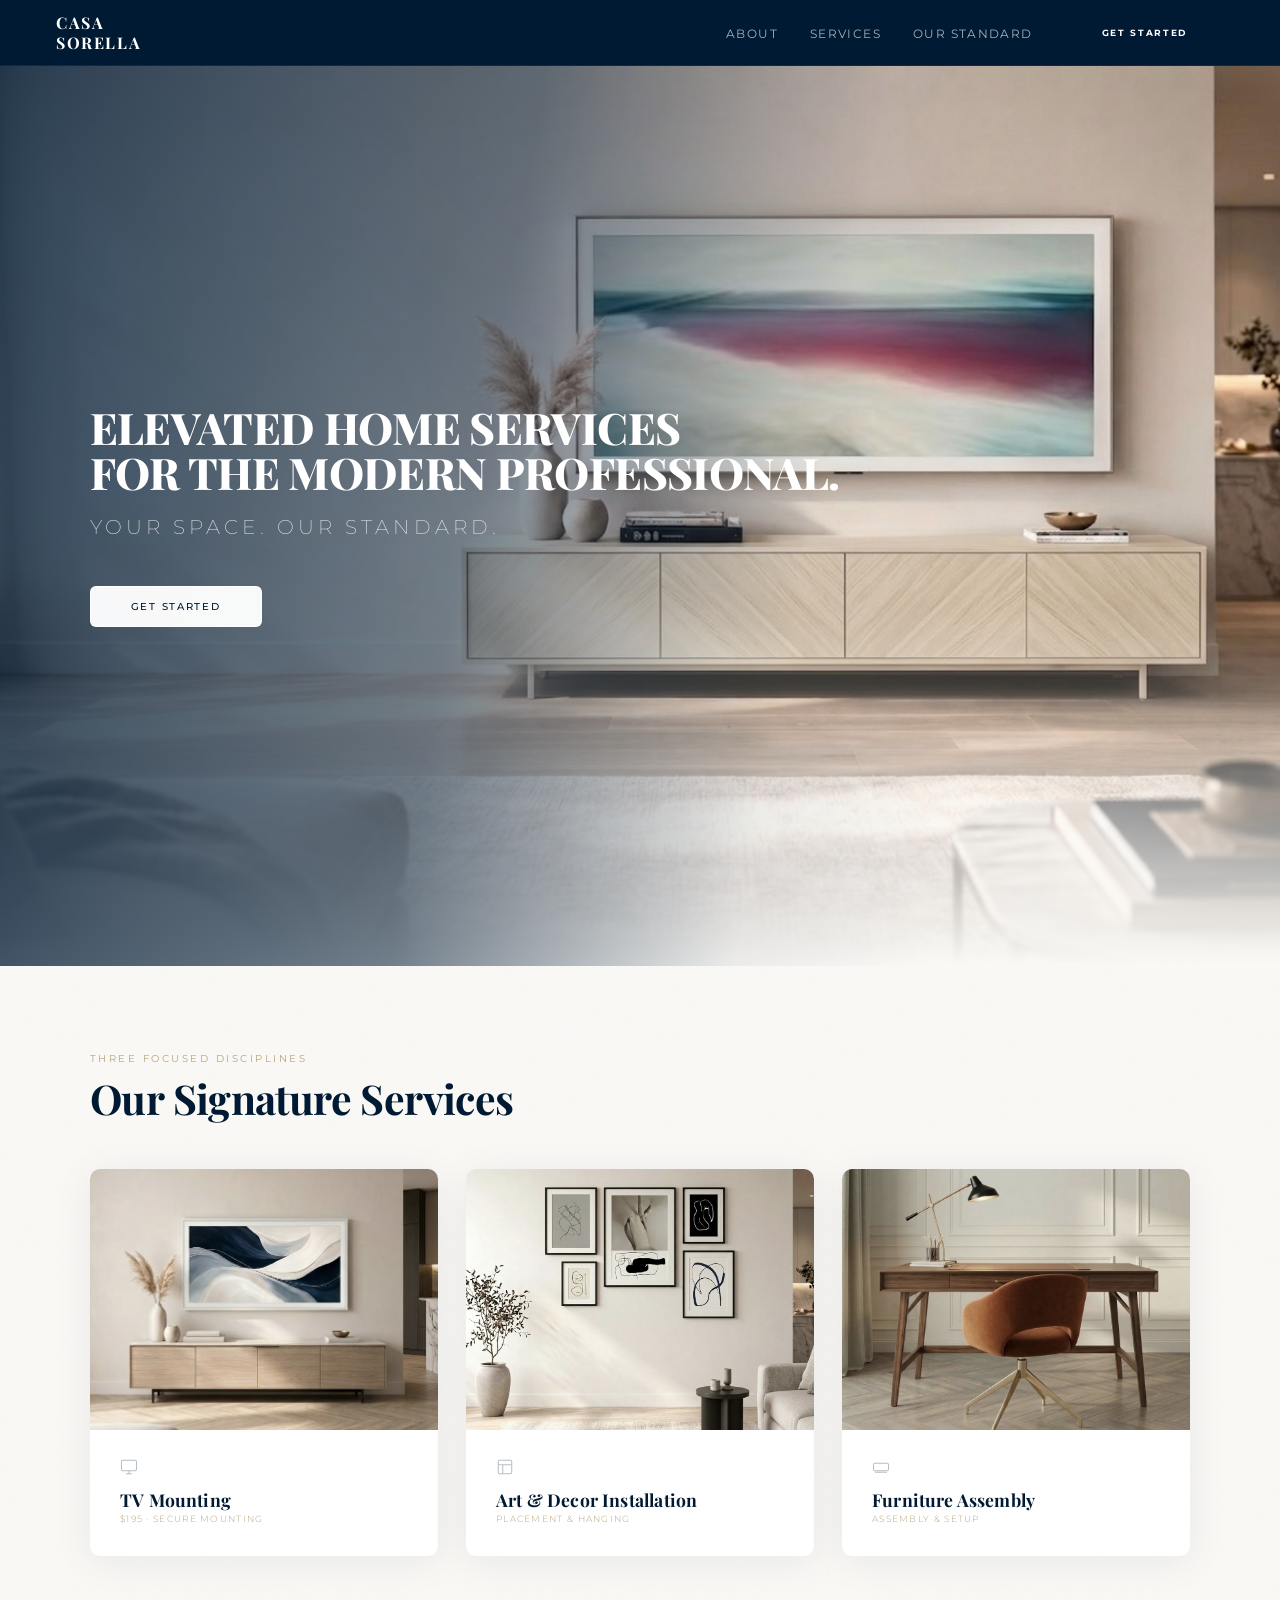
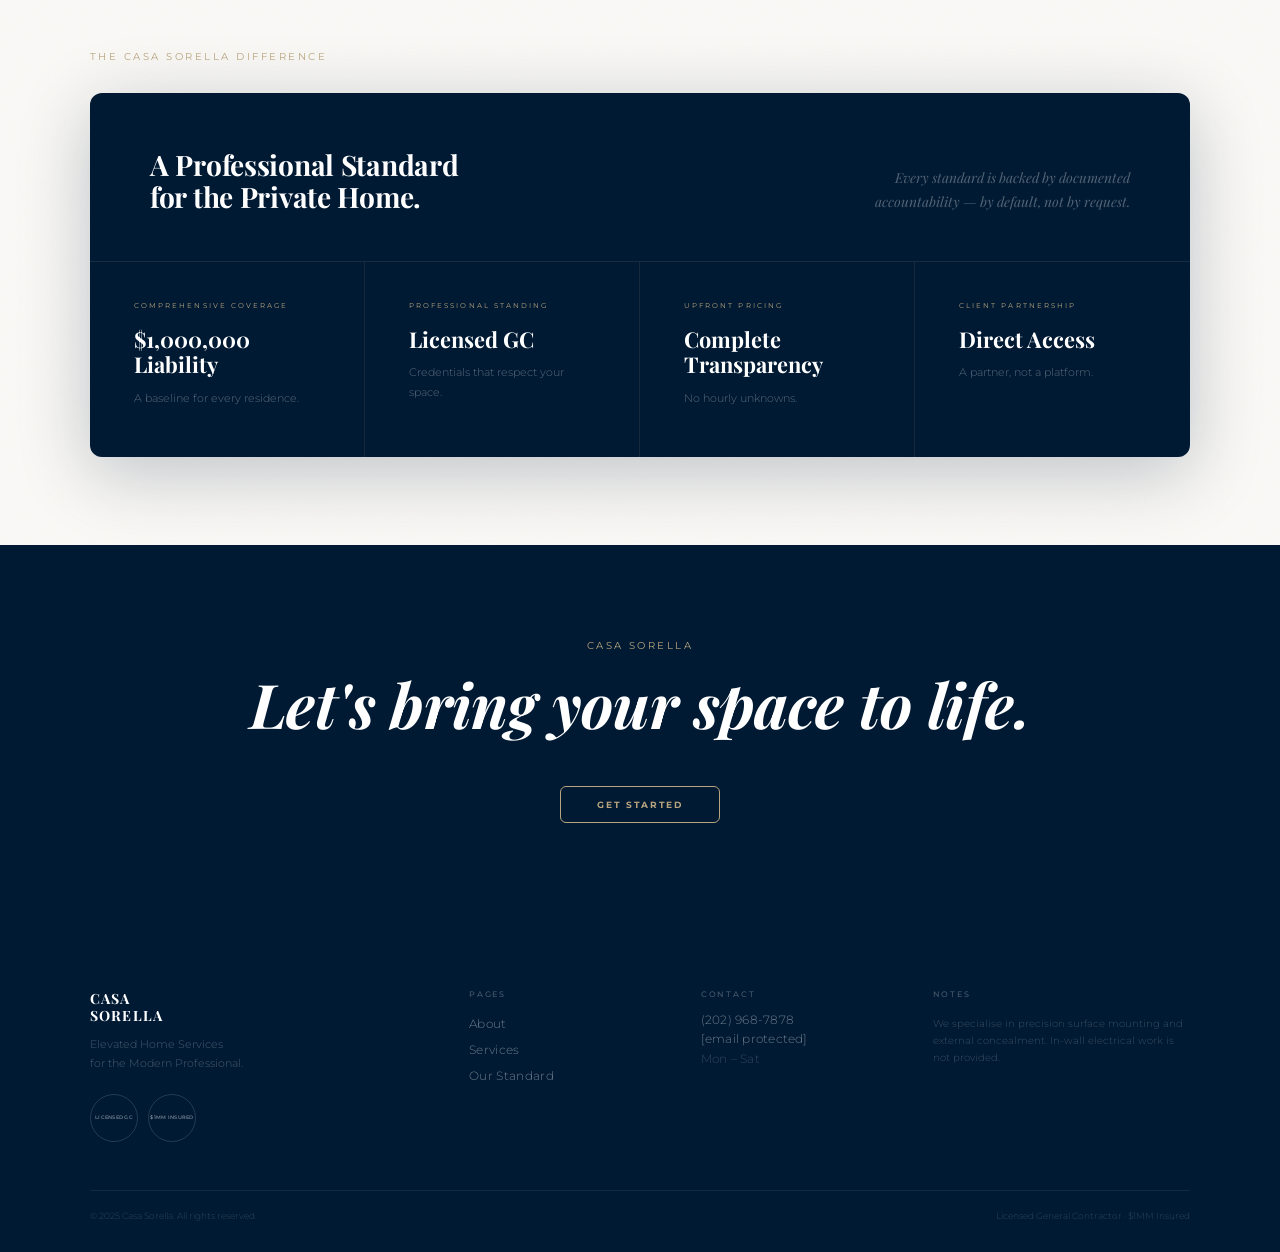
==== commit 76ae5658: "Add files via upload" ====
--- a/index.html
+++ b/index.html
@@ -3,7 +3,7 @@
 <head>
 <meta charset="UTF-8"/>
 <meta name="viewport" content="width=device-width,initial-scale=1.0"/>
-<title>YOUR SPACE. OUR STANDARD. — Casa Sorella</title>
+<title>Home | Casa Sorella</title>
 <style>
 @import url('https://fonts.googleapis.com/css2?family=Playfair+Display:ital,wght@0,400;0,700;0,800;1,400;1,700&family=Montserrat:wght@200;300;400;500;600&display=swap');
 
@@ -13,8 +13,8 @@
   --linen:   #FAF9F6;
   --navy:    #001A33;
   --bronze:  #B8A47E;
-  --muted:   rgba(0,26,51,.44);
-  --faint:   rgba(0,26,51,.26);
+  --muted:   rgba(0,26,51,.52);
+  --faint:   rgba(0,26,51,.32);
   --border:  rgba(0,26,51,.07);
   --radius:  6px;
   --grain:   url("data:image/svg+xml,%3Csvg xmlns='http://www.w3.org/2000/svg' width='300' height='300'%3E%3Cfilter id='n'%3E%3CfeTurbulence type='fractalNoise' baseFrequency='0.75' numOctaves='4' stitchTiles='stitch'/%3E%3C/filter%3E%3Crect width='300' height='300' filter='url(%23n)' opacity='0.032'/%3E%3C/svg%3E");
@@ -40,48 +40,56 @@
   position: fixed; top: 0; left: 0; right: 0; z-index: 500;
   height: 66px;
   display: flex; align-items: center; padding: 0 56px;
-  background: rgba(250,249,246,.75);
-  backdrop-filter: blur(20px) saturate(1.6);
-  -webkit-backdrop-filter: blur(20px) saturate(1.6);
-  border-bottom: 1px solid rgba(184,164,126,.18);
+  background: var(--navy);
+  border-bottom: 1px solid rgba(184,164,126,.1);
   transition: background .35s;
 }
 .nav.solid {
-  background: var(--navy);
-  border-bottom-color: transparent;
+  background: rgba(250,249,246,.94);
+  backdrop-filter: blur(20px) saturate(1.5);
+  -webkit-backdrop-filter: blur(20px) saturate(1.5);
+  border-bottom: 1px solid rgba(184,164,126,.2);
+  box-shadow: 0 2px 24px rgba(0,26,51,.07);
+}
+.nav.solid .nav__cta:hover {
+  background: #fff;
+  box-shadow: 0 0 0 2.5px var(--bronze);
+  border-color: var(--bronze);
 }
 .nav__logo {
   font-family: 'Playfair Display', serif;
-  font-size: .88rem; font-weight: 700;
+  font-size: 1rem; font-weight: 700;
   letter-spacing: .1em; line-height: 1.2;
-  color: var(--navy); margin-right: auto;
+  color: #fff; margin-right: auto;
   transition: color .35s;
 }
-.nav.solid .nav__logo { color: #fff; }
+.nav.solid .nav__logo { color: var(--navy); }
 .nav__links { display: flex; list-style: none; gap: 32px; margin-right: 32px; }
 .nav__links a {
-  font-size: .6rem; font-weight: 400; letter-spacing: .16em;
-  text-transform: uppercase; color: var(--muted);
+  font-size: .72rem; font-weight: 400; letter-spacing: .12em;
+  text-transform: uppercase; color: rgba(255,255,255,.65);
   transition: color .2s; position: relative;
 }
-.nav.solid .nav__links a { color: rgba(255,255,255,.6); }
+.nav.solid .nav__links a { color: var(--muted); }
 .nav__links a::after {
   content: ''; position: absolute; bottom: -4px; left: 0;
   width: 0; height: 1px; background: var(--bronze);
   transition: width .3s ease;
 }
-.nav__links a:hover, .nav__links a.active { color: var(--navy); }
+.nav__links a:hover, .nav__links a.active { color: #fff; }
 .nav.solid .nav__links a:hover,
-.nav.solid .nav__links a.active { color: #fff; }
+.nav.solid .nav__links a.active { color: var(--navy); }
 .nav__links a:hover::after, .nav__links a.active::after { width: 100%; }
 .nav__cta {
   font-family: 'Montserrat', sans-serif;
-  font-size: .58rem; font-weight: 500; letter-spacing: .16em;
+  font-size: .72rem; font-weight: 700; letter-spacing: .1em;
   text-transform: uppercase; white-space: nowrap;
-  background: var(--navy); color: #fff;
-  padding: 10px 24px; border-radius: var(--radius);
-  border: 1px solid var(--navy);
-  transition: box-shadow .25s, border-color .25s, transform .15s;
+  background: rgba(255,255,255,.15); color: #fff;
+  padding: 10px 26px; border-radius: var(--radius);
+  border: 1px solid rgba(255,255,255,.35);
+  backdrop-filter: blur(8px);
+  -webkit-backdrop-filter: blur(8px);
+  transition: box-shadow .32s ease, border-color .32s ease, transform .2s ease;
 }
 .nav__cta:hover {
   box-shadow: 0 0 0 2.5px var(--bronze);
@@ -95,9 +103,10 @@
 }
 .nav__ham span {
   display: block; width: 22px; height: 1.5px;
-  background: var(--navy); transition: background .35s;
-}
-.nav.solid .nav__ham span { background: #fff; }
+  background: #fff; transition: background .35s;
+}
+.nav.solid .nav__cta { background: var(--navy); color: #fff; border-color: var(--navy); backdrop-filter: none; -webkit-backdrop-filter: none; }
+.nav.solid .nav__ham span { background: var(--navy); }
 
 /* ── MOBILE MENU ─────────────────────────────────────────────────── */
 .mob-overlay {
@@ -134,7 +143,7 @@
 }
 .page-hdr__inner { max-width: 1100px; margin: 0 auto; }
 .page-hdr__eyebrow {
-  font-size: .5rem; font-weight: 400; letter-spacing: .34em;
+  font-size: .62rem; font-weight: 400; letter-spacing: .24em;
   text-transform: uppercase; color: var(--bronze);
   display: block; margin-bottom: 20px;
 }
@@ -144,8 +153,8 @@
   color: #fff; line-height: 1.06; letter-spacing: -.01em; margin-bottom: 18px;
 }
 .page-hdr__sub {
-  font-size: .8rem; font-weight: 300; letter-spacing: .03em;
-  color: rgba(255,255,255,.4); line-height: 2; max-width: 500px;
+  font-size: .84rem; font-weight: 300; letter-spacing: .025em;
+  color: rgba(255,255,255,.52); line-height: 2; max-width: 520px;
 }
 
 /* ── LAYOUT ──────────────────────────────────────────────────────── */
@@ -153,7 +162,7 @@
 
 /* ── SHARED TYPE ─────────────────────────────────────────────────── */
 .eyebrow {
-  font-size: .5rem; font-weight: 400; letter-spacing: .34em;
+  font-size: .6rem; font-weight: 400; letter-spacing: .26em;
   text-transform: uppercase; color: var(--bronze); display: block;
 }
 .title-serif {
@@ -174,12 +183,12 @@
 .btn {
   display: inline-block;
   font-family: 'Montserrat', sans-serif;
-  font-size: .58rem; font-weight: 500; letter-spacing: .18em;
+  font-size: .58rem; font-weight: 700; letter-spacing: .18em;
   text-transform: uppercase; cursor: pointer;
-  border-radius: var(--radius); transition: box-shadow .25s, border-color .25s, transform .15s;
+  border-radius: var(--radius); transition: box-shadow .32s ease, border-color .32s ease, transform .2s ease;
 }
 .btn-navy {
-  background: var(--navy); color: #fff; border: 1px solid var(--navy); padding: 13px 36px;
+  background: var(--navy); color: #fff; border: 1px solid var(--navy); padding: 13px 36px; font-weight: 700;
 }
 .btn-navy:hover {
   box-shadow: 0 0 0 2.5px var(--bronze); border-color: var(--bronze); transform: translateY(-2px);
@@ -277,7 +286,6 @@
   .footer__grid { grid-template-columns: 1fr; }
 }
 
-
 /* HERO */
 .hero {
   position: relative; height: 100vh; min-height: 600px;
@@ -299,17 +307,13 @@
   height: 100%; display: flex; flex-direction: column;
   justify-content: center; padding: 0 7vw; max-width: 62%;
 }
-.hero__overline {
-  font-size: .52rem; font-weight: 400; letter-spacing: .36em;
-  text-transform: uppercase; color: var(--bronze);
-  display: block; margin-bottom: 24px;
-}
+.hero__overline { display: none; }
 .hero__h1 {
   font-family: 'Playfair Display', serif;
-  font-size: clamp(2.6rem,5.2vw,5.4rem);
+  font-size: clamp(1.9rem,3.4vw,3.6rem);
   font-weight: 800; color: #fff;
-  line-height: .96; letter-spacing: -.025em;
-  text-transform: uppercase; margin-bottom: 24px;
+  line-height: 1.04; letter-spacing: -.015em;
+  text-transform: uppercase; margin-bottom: 22px;
 }
 .hero__h1 span { display: block; white-space: nowrap; }
 .hero__sub {
@@ -327,7 +331,7 @@
   text-transform: uppercase; padding: 15px 40px;
   border: 1px solid rgba(255,255,255,.9);
   border-radius: var(--radius);
-  transition: box-shadow .25s, border-color .25s, transform .15s;
+  transition: box-shadow .32s ease, border-color .32s ease, transform .2s ease;
 }
 .hero__btn:hover {
   box-shadow: 0 0 0 2.5px var(--bronze);
@@ -335,8 +339,8 @@
 }
 
 /* SERVICE CARDS */
-.svc-sec { padding: 120px 56px 128px; }
-.svc-sec__hdr { margin-bottom: 64px; }
+.svc-sec { padding: 88px 56px 96px; }
+.svc-sec__hdr { margin-bottom: 48px; }
 .svc-sec__eyebrow { margin-bottom: 12px; }
 .svc-sec__title {
   font-family: 'Playfair Display', serif;
@@ -384,8 +388,8 @@
 }
 
 /* DIFFERENCE — Framework A: Technical Authority */
-.diff-sec { padding: 0 56px 128px; }
-.diff-sec__hdr { margin-bottom: 44px; }
+.diff-sec { padding: 0 56px 88px; }
+.diff-sec__hdr { margin-bottom: 32px; }
 .diff-card {
   background: var(--navy); border-radius: 12px;
   box-shadow: 0 16px 72px rgba(0,26,51,.24); overflow: hidden;
@@ -431,11 +435,13 @@
 }
 
 /* QUOTES */
-.quote-sec { padding: 112px 56px 128px; }
-.quote-sec__hdr { margin-bottom: 48px; }
+.quote-sec { padding: 80px 56px 88px; }
+.quote-sec__hdr { margin-bottom: 36px; }
 .quote-strip {
   display: flex; overflow-x: auto; gap: 22px;
   scrollbar-width: none; cursor: grab; padding-bottom: 6px;
+  -webkit-overflow-scrolling: touch;
+  scroll-snap-type: none;
 }
 .quote-strip::-webkit-scrollbar { display: none; }
 .quote-strip.drag { cursor: grabbing; }
@@ -470,7 +476,7 @@
 }
 
 /* CTA CLOSE */
-.cta-close { background: var(--navy); padding: 128px 56px; text-align: center; }
+.cta-close { background: var(--navy); padding: 96px 56px; text-align: center; }
 .cta-close__ey { color: var(--bronze); margin-bottom: 20px; }
 .cta-close__title {
   font-family: 'Playfair Display', serif;
@@ -492,13 +498,19 @@
   .cta-close { padding: 88px 24px; }
 }
 @media (max-width: 600px) {
-  .hero__h1 { font-size: clamp(2.2rem,9vw,3rem); }
+  .hero__h1 { font-size: clamp(1.6rem,7vw,2.4rem); }
   .hero__sub { font-size: .78rem; letter-spacing: .12em; }
   .diff-pillars { grid-template-columns: 1fr; }
   .diff-pillar { border-right: none; border-bottom: 1px solid rgba(184,164,126,.12); }
   .diff-pillar:last-child { border-bottom: none; }
   .diff-pillar:nth-child(3), .diff-pillar:nth-child(4) { border-top: none; }
 }
+
+@media (max-width: 760px) {
+  }
+
+@media(max-width:760px){
+  }
 
 </style>
 </head>
@@ -507,23 +519,22 @@
   <a href="index.html" class="nav__logo">CASA<br>SORELLA</a>
   <ul class="nav__links"><li><a href="about.html">About</a></li>
     <li><a href="services.html">Services</a></li>
-    <li><a href="pricing.html">Pricing</a></li>
-    <li><a href="booking.html">Book Now</a></li></ul>
+    <li><a href="standard.html">Our Standard</a></li></ul>
   <a href="booking.html" class="nav__cta btn btn-navy">Get Started</a>
   <button class="nav__ham" id="ham"><span></span><span></span><span></span></button>
 </nav>
 <div class="mob-overlay" id="mobOverlay"></div>
 <div class="mob-menu" id="mobMenu">
   <button class="mob-menu__close" id="mobClose">×</button>
-  <a href="about.html">About</a><a href="services.html">Services</a>
-  <a href="pricing.html">Pricing</a><a href="booking.html">Book Now</a>
+<a href="about.html">About</a>
+<a href="services.html">Services</a>
+<a href="standard.html">Our Standard</a>
 </div>
 
 <section class="hero">
   <img class="hero__img" src="images/hero-tv.jpeg" alt="Luxury interior"/>
   <div class="hero__fade"></div>
   <div class="hero__content">
-    <span class="hero__overline">Premium Home Services</span>
     <h1 class="hero__h1">
       <span>ELEVATED HOME SERVICES</span>
       <span>FOR THE MODERN PROFESSIONAL.</span>
@@ -604,25 +615,7 @@
   </div>
 </section>
 
-<section class="quote-sec">
-  <div class="wrap">
-    <div class="quote-sec__hdr reveal">
-      <span class="eyebrow">Client</span>
-      <h2 class="title-serif" style="font-size:clamp(1.8rem,3vw,2.4rem);margin-top:10px;">Trust &amp; Comfort</h2>
-    </div>
-    <div class="quote-strip" id="qs">
-      <div class="q-tile"><p class="q-tile__text">"10/10, went above and beyond."</p><span class="q-tile__cite">K. F.</span></div>
-      <div class="q-tile"><p class="q-tile__text">"Friendly, prompt, efficient, communicative, &amp; cleaned up... Would absolutely hire again."</p><span class="q-tile__cite">J. M.</span></div>
-      <div class="q-tile"><p class="q-tile__text">"Amazing. Punctual, polite, personable and really just nice to work with. I could not be more thankful for the help. Highly recommend."</p><span class="q-tile__cite">E. C.</span></div>
-      <div class="q-tile"><p class="q-tile__text">"Very professional and efficient. Would absolutely recommend to anyone."</p><span class="q-tile__cite">S. L.</span></div>
-      <div class="q-tile"><p class="q-tile__text">"Knowledgeable and overall amazing. Seriously I cannot say one bad word."</p><span class="q-tile__cite">A. S.</span></div>
-      <div class="q-tile"><p class="q-tile__text">"Went above and beyond."</p><span class="q-tile__cite">A. H.</span></div>
-      <div class="q-tile"><p class="q-tile__text">"Attention to detail and communication throughout were top notch. Would highly recommend."</p><span class="q-tile__cite">M. P.</span></div>
-      <div class="q-tile"><p class="q-tile__text">"Exceptional attention to detail, confirming each step with you before proceeding to ensure everything is perfect. I'd recommend 10/10 times."</p><span class="q-tile__cite">S. G.</span></div>
-    </div>
-    <span class="quote-hint">Drag to browse →</span>
-  </div>
-</section>
+
 
 <div class="cta-close">
   <div class="wrap">
@@ -632,19 +625,7 @@
   </div>
 </div>
 
-<script>
-(function(){
-  var s=document.getElementById('qs'); if(!s)return;
-  var d=false,sx,sl;
-  s.addEventListener('mousedown',function(e){d=true;s.classList.add('drag');sx=e.pageX-s.offsetLeft;sl=s.scrollLeft;});
-  s.addEventListener('mouseleave',function(){d=false;s.classList.remove('drag');});
-  s.addEventListener('mouseup',function(){d=false;s.classList.remove('drag');});
-  s.addEventListener('mousemove',function(e){if(!d)return;e.preventDefault();s.scrollLeft=sl-(e.pageX-s.offsetLeft-sx)*1.2;});
-  s.addEventListener('touchstart',function(e){d=true;sx=e.touches[0].pageX-s.offsetLeft;sl=s.scrollLeft;},{passive:true});
-  s.addEventListener('touchend',function(){d=false;});
-  s.addEventListener('touchmove',function(e){if(!d)return;s.scrollLeft=sl-(e.touches[0].pageX-s.offsetLeft-sx)*1.2;},{passive:true});
-})();
-</script>
+
 
 <footer class="footer">
   <div class="footer__inner">
@@ -662,14 +643,13 @@
         <ul class="footer__links">
           <li><a href="about.html">About</a></li>
           <li><a href="services.html">Services</a></li>
-          <li><a href="pricing.html">Pricing</a></li>
-          <li><a href="booking.html">Book Now</a></li>
+          <li><a href="standard.html">Our Standard</a></li>
         </ul>
       </div>
       <div>
         <span class="footer__col-title">Contact</span>
         <a href="sms:+12029687878" class="footer__contact">(202) 968-7878</a>
-        <a href="mailto:hello@casa-sorella.com" class="footer__contact">hello@casa-sorella.com</a>
+        <a href="/cdn-cgi/l/email-protection#1c74797070735c7f7d6f7d316f736e7970707d327f7371" class="footer__contact"><span class="__cf_email__" data-cfemail="234b464f4f4c63404250420e504c51464f4f420d404c4e">[email&#160;protected]</span></a>
         <span class="footer__contact" style="opacity:.45;cursor:default;">Mon – Sat</span>
       </div>
       <div>
@@ -685,28 +665,43 @@
 </footer>
 <script>
 (function(){
-  // Nav scroll
+  var s = document.getElementById('qs');
+  if(!s) return;
+  var d=false, sx, sl;
+  s.addEventListener('mousedown', function(e){ d=true; s.classList.add('drag'); sx=e.pageX-s.offsetLeft; sl=s.scrollLeft; });
+  s.addEventListener('mouseleave', function(){ d=false; s.classList.remove('drag'); });
+  s.addEventListener('mouseup',    function(){ d=false; s.classList.remove('drag'); });
+  s.addEventListener('mousemove',  function(e){ if(!d) return; e.preventDefault(); s.scrollLeft=sl-(e.pageX-s.offsetLeft-sx)*1.2; });
+  s.addEventListener('touchstart', function(e){ d=true; sx=e.touches[0].pageX-s.offsetLeft; sl=s.scrollLeft; }, {passive:true});
+  s.addEventListener('touchend',   function(){ d=false; });
+  s.addEventListener('touchmove',  function(e){ if(!d) return; s.scrollLeft=sl-(e.touches[0].pageX-s.offsetLeft-sx)*1.2; }, {passive:true});
+})();
+</script>
+<script>
+(function(){
+  // Nav scroll — navy at top, glass when scrolled
   var nav = document.querySelector('.nav');
   if(nav) window.addEventListener('scroll', function(){
     nav.classList.toggle('solid', window.scrollY > 60);
   }, {passive:true});
 
-  // Hamburger
+  // Hamburger menu
   var ham=document.getElementById('ham'), mm=document.getElementById('mobMenu'),
       mo=document.getElementById('mobOverlay'), mc=document.getElementById('mobClose');
-  function open(){ if(mm)mm.classList.add('open'); if(mo)mo.classList.add('open'); }
-  function close(){ if(mm)mm.classList.remove('open'); if(mo)mo.classList.remove('open'); }
-  if(ham){ ham.addEventListener('click',open); }
-  if(mc){ mc.addEventListener('click',close); }
-  if(mo){ mo.addEventListener('click',close); }
-  if(mm){ mm.querySelectorAll('a').forEach(function(a){ a.addEventListener('click',close); }); }
+  function openMenu(){ if(mm)mm.classList.add('open'); if(mo)mo.classList.add('open'); }
+  function closeMenu(){ if(mm)mm.classList.remove('open'); if(mo)mo.classList.remove('open'); }
+  if(ham) ham.addEventListener('click',openMenu);
+  if(mc)  mc.addEventListener('click',closeMenu);
+  if(mo)  mo.addEventListener('click',closeMenu);
+  if(mm)  mm.querySelectorAll('a').forEach(function(a){ a.addEventListener('click',closeMenu); });
 
   // Scroll reveal
   document.documentElement.classList.add('js-ready');
   var els = document.querySelectorAll('.reveal');
   if(!els.length) return;
   if(!('IntersectionObserver' in window)){
-    els.forEach(function(el){ el.classList.add('in'); }); return;
+    els.forEach(function(el){ el.classList.add('in'); });
+    return;
   }
   var io = new IntersectionObserver(function(entries){
     entries.forEach(function(e){
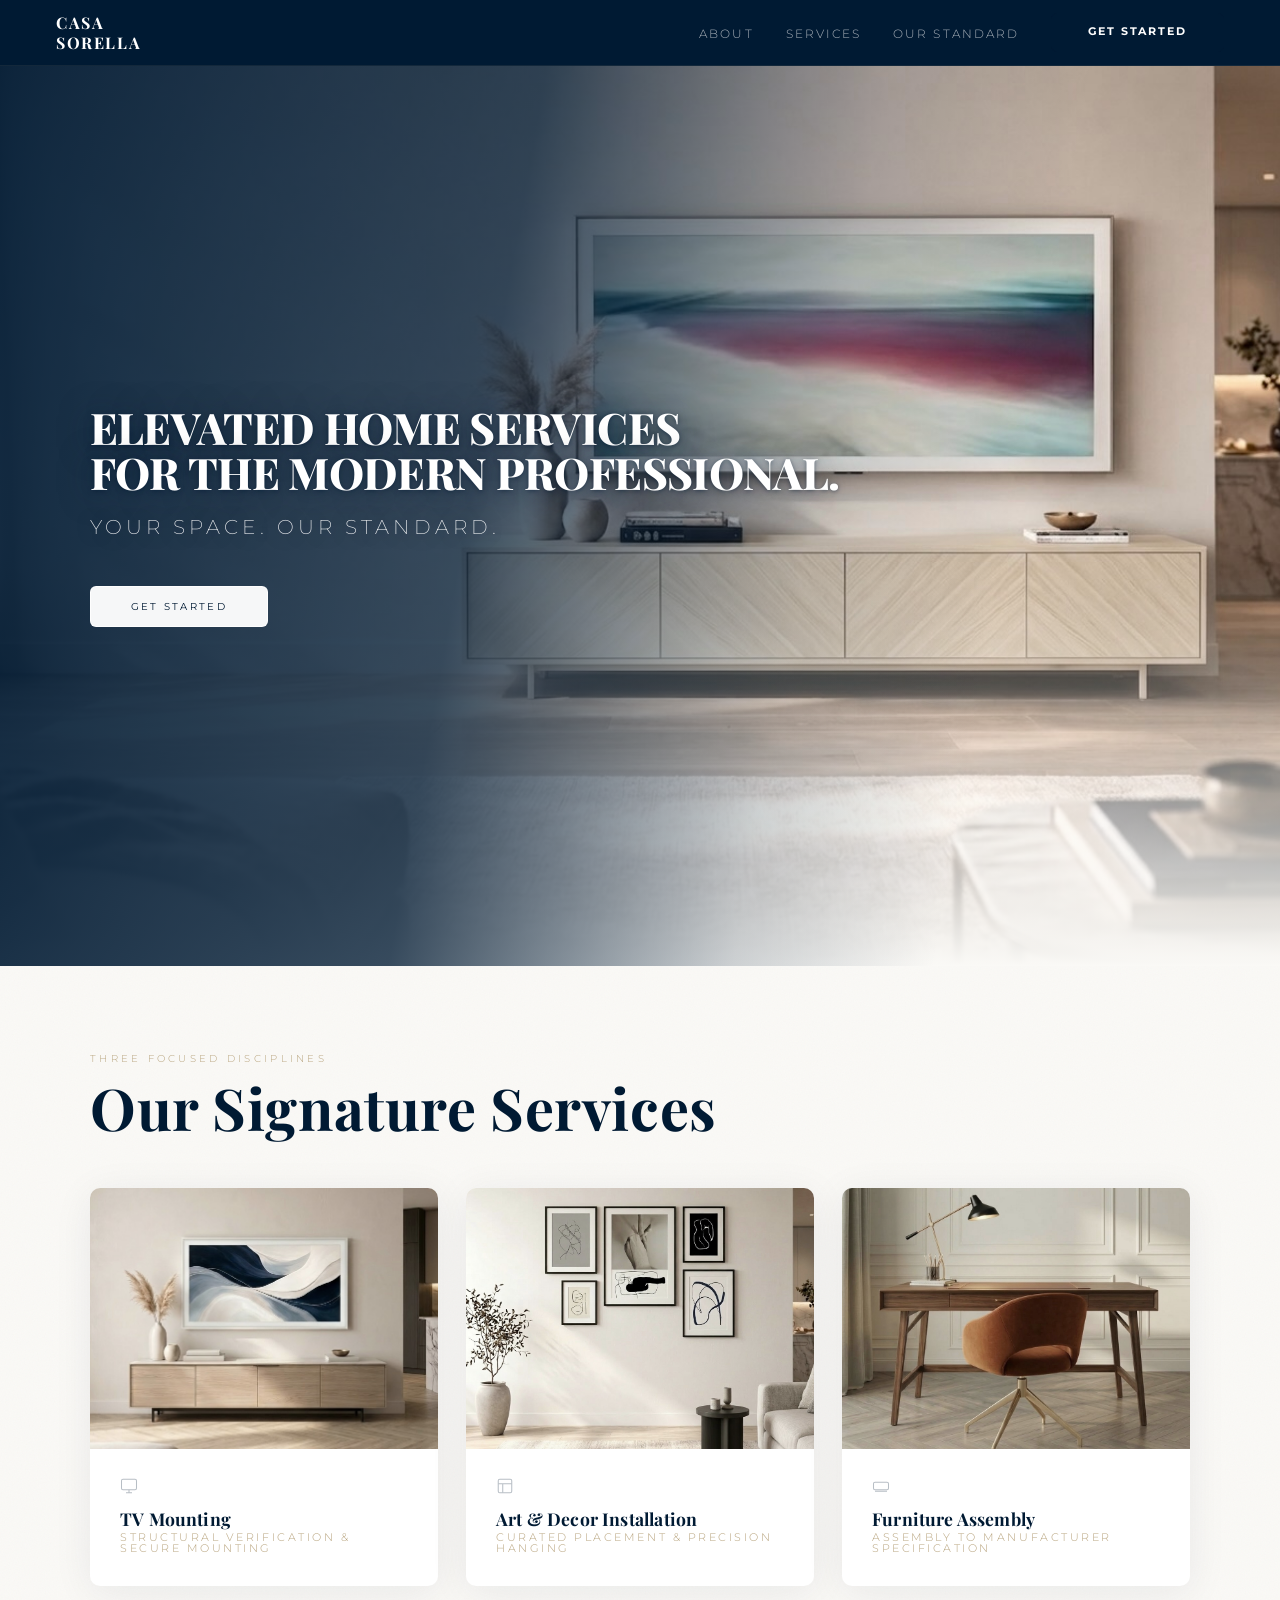
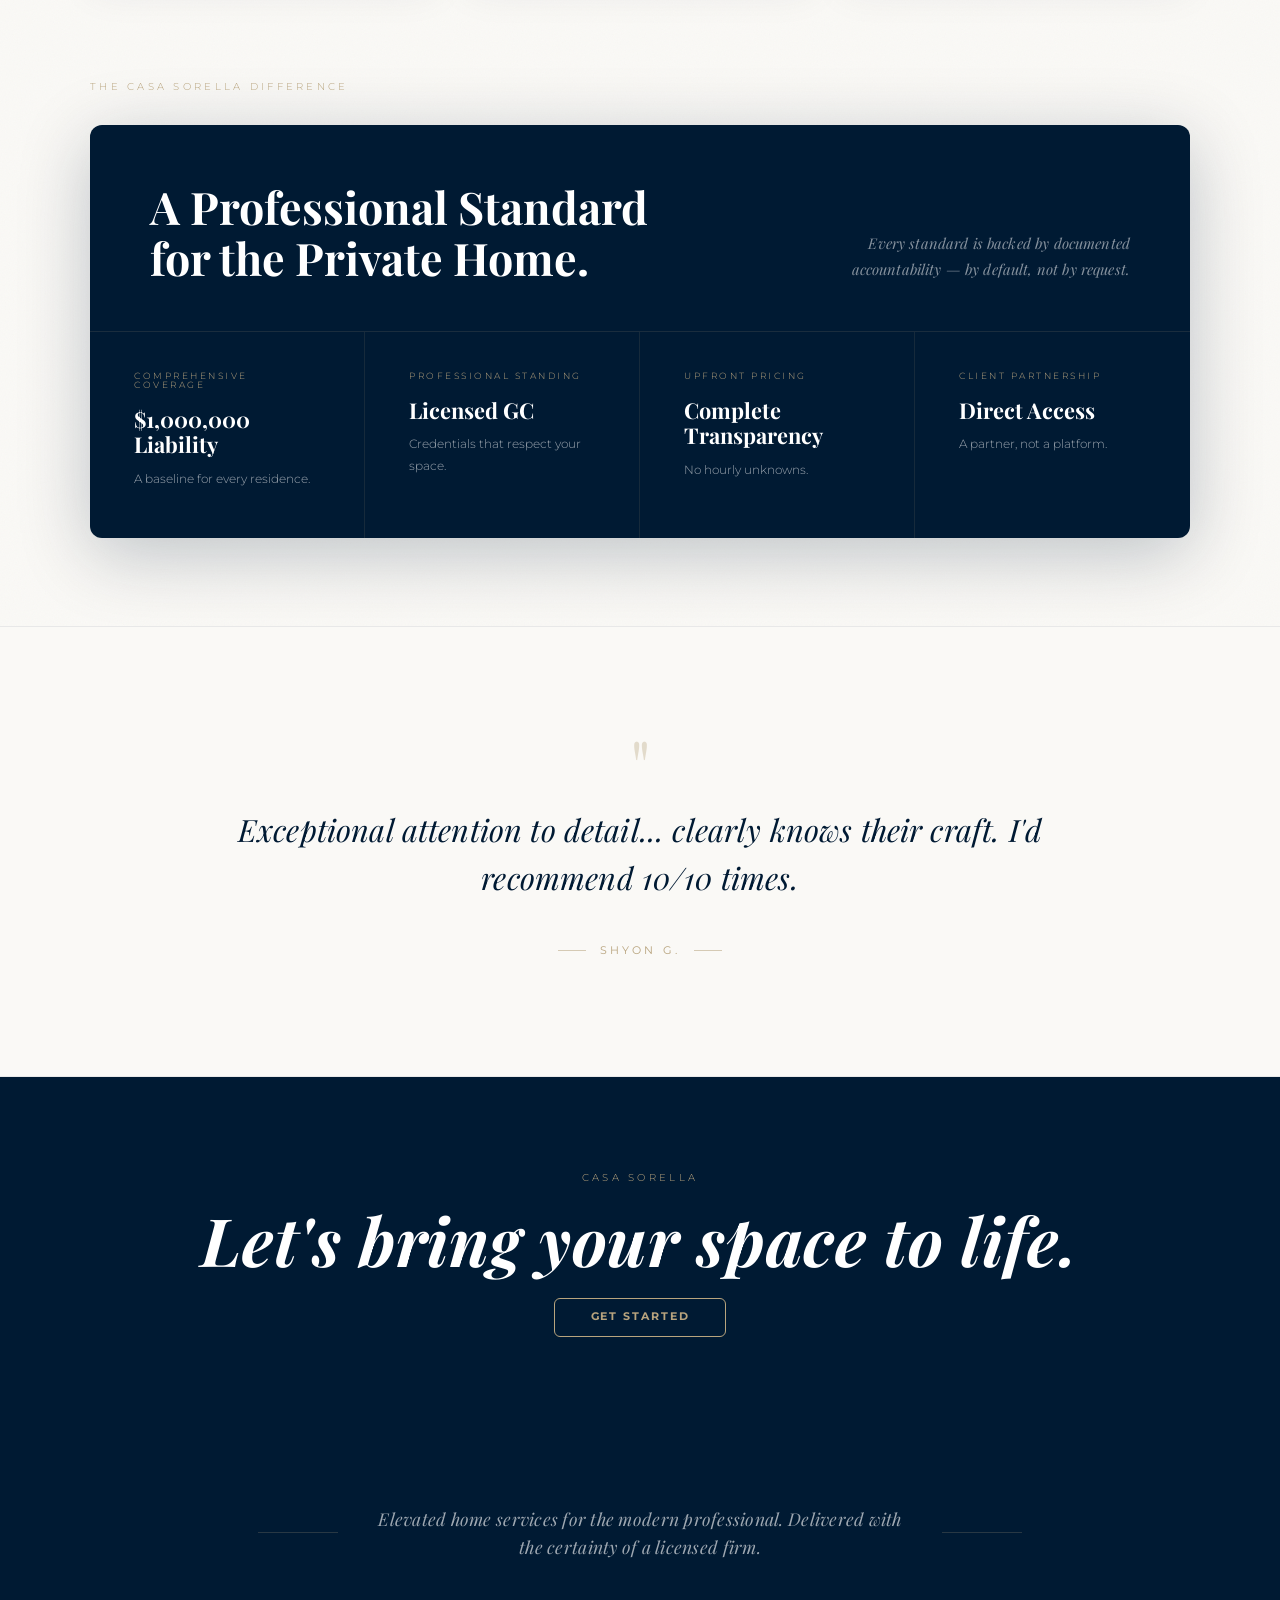
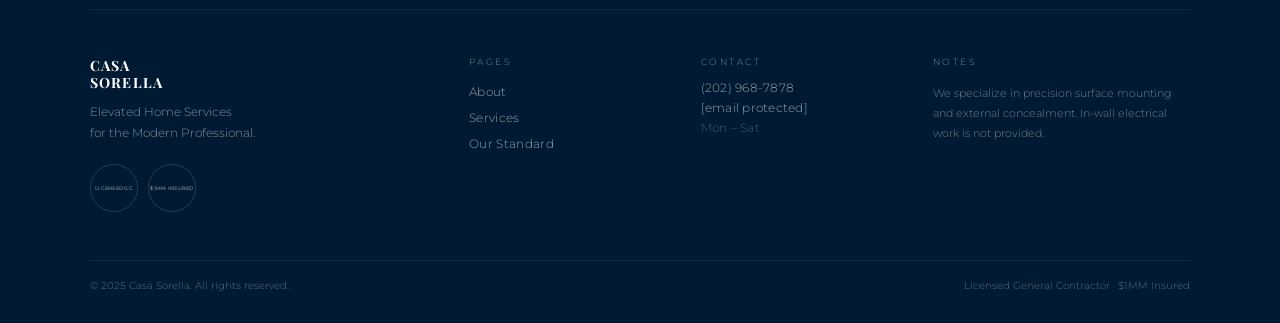
==== commit 6d636f2a: "Add files via upload" ====
--- a/index.html
+++ b/index.html
@@ -66,7 +66,7 @@
 .nav.solid .nav__logo { color: var(--navy); }
 .nav__links { display: flex; list-style: none; gap: 32px; margin-right: 32px; }
 .nav__links a {
-  font-size: .72rem; font-weight: 400; letter-spacing: .12em;
+  font-size: .72rem; font-weight: 300; letter-spacing: .18em;
   text-transform: uppercase; color: rgba(255,255,255,.65);
   transition: color .2s; position: relative;
 }
@@ -82,7 +82,7 @@
 .nav__links a:hover::after, .nav__links a.active::after { width: 100%; }
 .nav__cta {
   font-family: 'Montserrat', sans-serif;
-  font-size: .72rem; font-weight: 700; letter-spacing: .1em;
+  font-size: .82rem; font-weight: 700; letter-spacing: .12em;
   text-transform: uppercase; white-space: nowrap;
   background: rgba(255,255,255,.15); color: #fff;
   padding: 10px 26px; border-radius: var(--radius);
@@ -130,7 +130,7 @@
   font-size: 1.5rem; cursor: pointer; line-height: 1;
 }
 .mob-menu a {
-  font-size: .72rem; font-weight: 300; letter-spacing: .14em;
+  font-size: .72rem; font-weight: 200; letter-spacing: .22em;
   text-transform: uppercase; color: rgba(255,255,255,.62);
   transition: color .2s;
 }
@@ -143,18 +143,18 @@
 }
 .page-hdr__inner { max-width: 1100px; margin: 0 auto; }
 .page-hdr__eyebrow {
-  font-size: .62rem; font-weight: 400; letter-spacing: .24em;
+  font-size: .66rem; font-weight: 300; letter-spacing: .28em;
   text-transform: uppercase; color: var(--bronze);
-  display: block; margin-bottom: 20px;
+  display: block; margin-bottom: 18px;
 }
 .page-hdr__title {
   font-family: 'Playfair Display', serif;
-  font-size: clamp(2.2rem,4vw,3.6rem); font-weight: 700;
-  color: #fff; line-height: 1.06; letter-spacing: -.01em; margin-bottom: 18px;
+  font-size: clamp(2.8rem,5vw,4.4rem); font-weight: 700;
+  color: #fff; line-height: 1.08; letter-spacing: .01em; margin-bottom: 22px;
 }
 .page-hdr__sub {
   font-size: .84rem; font-weight: 300; letter-spacing: .025em;
-  color: rgba(255,255,255,.52); line-height: 2; max-width: 520px;
+  color: rgba(255,255,255,.75); line-height: 2; max-width: 520px; ;
 }
 
 /* ── LAYOUT ──────────────────────────────────────────────────────── */
@@ -162,7 +162,7 @@
 
 /* ── SHARED TYPE ─────────────────────────────────────────────────── */
 .eyebrow {
-  font-size: .6rem; font-weight: 400; letter-spacing: .26em;
+  font-size: .64rem; font-weight: 300; letter-spacing: .32em;
   text-transform: uppercase; color: var(--bronze); display: block;
 }
 .title-serif {
@@ -172,7 +172,7 @@
 .title-sans {
   font-family: 'Montserrat', sans-serif;
   font-weight: 200; color: var(--navy);
-  line-height: 1.3; letter-spacing: .06em;
+  line-height: 1.3; letter-spacing: .08em;
 }
 .body-copy {
   font-size: .82rem; font-weight: 300;
@@ -183,7 +183,7 @@
 .btn {
   display: inline-block;
   font-family: 'Montserrat', sans-serif;
-  font-size: .58rem; font-weight: 700; letter-spacing: .18em;
+  font-size: .66rem; font-weight: 700; letter-spacing: .18em;
   text-transform: uppercase; cursor: pointer;
   border-radius: var(--radius); transition: box-shadow .32s ease, border-color .32s ease, transform .2s ease;
 }
@@ -191,17 +191,17 @@
   background: var(--navy); color: #fff; border: 1px solid var(--navy); padding: 13px 36px; font-weight: 700;
 }
 .btn-navy:hover {
-  box-shadow: 0 0 0 2.5px var(--bronze); border-color: var(--bronze); transform: translateY(-2px);
+  box-shadow: 0 0 0 2px var(--bronze), 0 8px 32px rgba(0,26,51,.22); border-color: var(--bronze); transform: translateY(-2px);
 }
 .btn-ghost {
   background: transparent; color: var(--bronze);
   border: 1px solid var(--bronze); padding: 13px 36px;
 }
-.btn-ghost:hover { background: var(--bronze); color: var(--navy); transform: translateY(-2px); }
+.btn-ghost:hover { background: var(--bronze); color: var(--navy); transform: translateY(-2px); box-shadow: 0 8px 32px rgba(184,164,126,.28); }
 
 /* ── BRONZE LINK ─────────────────────────────────────────────────── */
 .b-link {
-  font-size: .58rem; font-weight: 500; letter-spacing: .16em;
+  font-size: .65rem; font-weight: 400; letter-spacing: .2em;
   text-transform: uppercase; color: var(--navy);
   border-bottom: 1px solid rgba(184,164,126,.4); padding-bottom: 2px;
   transition: color .2s, border-color .2s;
@@ -212,8 +212,8 @@
 .img-wrap { overflow: hidden; border-radius: var(--radius); }
 .img-wrap img {
   width: 100%; height: 100%; object-fit: cover; display: block;
-  filter: saturate(0.82);
-  transition: filter .5s ease, transform .6s ease;
+  filter: saturate(0.86);
+  transition: filter .8s cubic-bezier(.16,1,.3,1), transform .9s cubic-bezier(.16,1,.3,1);
 }
 .img-wrap:hover img { filter: saturate(1); transform: scale(1.04); }
 
@@ -255,7 +255,7 @@
   font-weight: 700; color: #fff; display: block;
   letter-spacing: .08em; line-height: 1.2; margin-bottom: 10px;
 }
-.footer__tag { font-size: .66rem; font-weight: 300; color: rgba(255,255,255,.28); line-height: 1.85; margin-bottom: 20px; }
+.footer__tag { font-size: .72rem; font-weight: 300; color: rgba(255,255,255,.50); line-height: 1.85; margin-bottom: 20px; }
 .footer__badges { display: flex; gap: 10px; }
 .footer__badge {
   width: 48px; height: 48px; border-radius: 50%;
@@ -263,15 +263,15 @@
   display: flex; align-items: center; justify-content: center;
 }
 .footer__badge-text { font-size: .32rem; font-weight: 600; letter-spacing: .05em; text-transform: uppercase; color: rgba(255,255,255,.45); text-align: center; line-height: 1.4; }
-.footer__col-title { font-size: .48rem; font-weight: 500; letter-spacing: .24em; text-transform: uppercase; color: rgba(255,255,255,.28); display: block; margin-bottom: 16px; }
+.footer__col-title { font-size: .56rem; font-weight: 300; letter-spacing: .28em; text-transform: uppercase; color: rgba(255,255,255,.48); display: block; margin-bottom: 16px; }
 .footer__links { list-style: none; display: flex; flex-direction: column; gap: 10px; }
-.footer__links a { font-size: .72rem; font-weight: 300; color: rgba(255,255,255,.42); letter-spacing: .03em; transition: color .2s; }
+.footer__links a { font-size: .74rem; font-weight: 300; color: rgba(255,255,255,.58); letter-spacing: .03em; transition: color .2s; }
 .footer__links a:hover { color: #fff; }
-.footer__contact { font-size: .72rem; font-weight: 300; color: rgba(255,255,255,.42); display: block; margin-bottom: 8px; letter-spacing: .02em; transition: color .2s; }
+.footer__contact { font-size: .74rem; font-weight: 300; color: rgba(255,255,255,.58); display: block; margin-bottom: 8px; letter-spacing: .02em; transition: color .2s; }
 .footer__contact:hover { color: #fff; }
-.footer__note { font-size: .6rem; font-weight: 300; color: rgba(255,255,255,.22); line-height: 1.8; }
+.footer__note { font-size: .68rem; font-weight: 300; color: rgba(255,255,255,.44); line-height: 1.85; }
 .footer__bottom { border-top: 1px solid rgba(255,255,255,.07); padding-top: 20px; display: flex; justify-content: space-between; flex-wrap: wrap; gap: 8px; }
-.footer__bottom p { font-size: .58rem; font-weight: 300; color: rgba(255,255,255,.18); }
+.footer__bottom p { font-size: .62rem; font-weight: 300; color: rgba(255,255,255,.36); }
 
 /* ── RESPONSIVE ──────────────────────────────────────────────────── */
 @media (max-width: 900px) {
@@ -299,8 +299,8 @@
 .hero__fade {
   position: absolute; inset: 0;
   background:
-    linear-gradient(100deg, rgba(0,26,51,.82) 0%, rgba(0,26,51,.55) 38%, rgba(0,26,51,.06) 62%, transparent 76%),
-    linear-gradient(to bottom, transparent 60%, var(--linen) 100%);
+    linear-gradient(100deg, rgba(0,26,51,.94) 0%, rgba(0,26,51,.78) 38%, rgba(0,26,51,.18) 62%, transparent 76%),
+    linear-gradient(to bottom, transparent 55%, var(--linen) 100%);
 }
 .hero__content {
   position: relative; z-index: 2;
@@ -314,20 +314,22 @@
   font-weight: 800; color: #fff;
   line-height: 1.04; letter-spacing: -.015em;
   text-transform: uppercase; margin-bottom: 22px;
+  text-shadow: 0 2px 32px rgba(0,26,51,.6), 0 1px 4px rgba(0,26,51,.5);
 }
 .hero__h1 span { display: block; white-space: nowrap; }
 .hero__sub {
   font-family: 'Montserrat', sans-serif;
   font-size: clamp(.9rem,1.6vw,1.4rem);
-  font-weight: 200; color: rgba(255,255,255,.76);
+  font-weight: 200; color: rgba(255,255,255,.9);
   letter-spacing: .2em; text-transform: uppercase;
   margin-bottom: 48px; white-space: nowrap;
+  text-shadow: 0 1px 16px rgba(0,26,51,.5);
 }
 .hero__btn {
   align-self: flex-start;
   background: rgba(255,255,255,.96); color: var(--navy);
   font-family: 'Montserrat', sans-serif;
-  font-size: .6rem; font-weight: 500; letter-spacing: .18em;
+  font-size: .6rem; font-weight: 400; letter-spacing: .24em;
   text-transform: uppercase; padding: 15px 40px;
   border: 1px solid rgba(255,255,255,.9);
   border-radius: var(--radius);
@@ -342,10 +344,22 @@
 .svc-sec { padding: 88px 56px 96px; }
 .svc-sec__hdr { margin-bottom: 48px; }
 .svc-sec__eyebrow { margin-bottom: 12px; }
+
+.svc-sec__sub {
+  font-family: 'Montserrat', sans-serif;
+  font-size: .92rem;
+  font-weight: 300;
+  color: var(--muted);
+  line-height: 1.95;
+  letter-spacing: .02em;
+  max-width: 540px;
+  margin-top: 18px;
+}
+
 .svc-sec__title {
   font-family: 'Playfair Display', serif;
-  font-size: clamp(2rem,3.2vw,2.8rem); font-weight: 700;
-  color: var(--navy); letter-spacing: -.015em; line-height: 1.1;
+  font-size: clamp(2.8rem,4.5vw,4.2rem); font-weight: 700;
+  color: var(--navy); letter-spacing: .01em; line-height: 1.1;
 }
 .svc-cards {
   display: grid;
@@ -383,8 +397,8 @@
   margin-bottom: 6px; letter-spacing: .01em;
 }
 .svc-card__sub {
-  font-size: .58rem; font-weight: 300;
-  color: var(--bronze); letter-spacing: .14em; text-transform: uppercase;
+  font-size: .66rem; font-weight: 300;
+  color: var(--bronze); letter-spacing: .24em; text-transform: uppercase;
 }
 
 /* DIFFERENCE — Framework A: Technical Authority */
@@ -402,14 +416,15 @@
 }
 .diff-card__title {
   font-family: 'Playfair Display', serif;
-  font-size: clamp(1.4rem,2.2vw,2rem); font-weight: 700;
-  color: #fff; letter-spacing: -.01em; line-height: 1.14;
+  font-size: clamp(2.2rem,3.5vw,3.2rem); font-weight: 700;
+  color: #fff; letter-spacing: 0; line-height: 1.14;
 }
 .diff-card__sub {
   font-family: 'Playfair Display', serif;
-  font-size: .86rem; font-style: italic;
-  color: rgba(255,255,255,.32); max-width: 320px;
-  line-height: 1.72; text-align: right;
+  font-size: .92rem; font-style: italic;
+  color: rgba(255,255,255,.52); max-width: 340px;
+  line-height: 1.78; text-align: right;
+  letter-spacing: .01em;
 }
 .diff-pillars {
   display: grid; grid-template-columns: repeat(4,1fr); gap: 0;
@@ -420,7 +435,7 @@
 }
 .diff-pillar:last-child { border-right: none; }
 .diff-pillar__label {
-  font-size: .46rem; font-weight: 400; letter-spacing: .28em;
+  font-size: .56rem; font-weight: 300; letter-spacing: .28em;
   text-transform: uppercase; color: var(--bronze);
   display: block; margin-bottom: 16px;
 }
@@ -428,10 +443,11 @@
   font-family: 'Playfair Display', serif;
   font-size: clamp(1rem,1.7vw,1.45rem); font-weight: 700;
   color: #fff; display: block; line-height: 1.18; margin-bottom: 12px;
+  letter-spacing: 0;
 }
 .diff-pillar__desc {
   font-size: .68rem; font-weight: 300;
-  color: rgba(255,255,255,.34); line-height: 1.8;
+  color: rgba(255,255,255,.60); font-size: .74rem; line-height: 1.8;
 }
 
 /* QUOTES */
@@ -467,7 +483,7 @@
   color: var(--navy); margin-bottom: 18px;
 }
 .q-tile__cite {
-  font-size: .52rem; font-weight: 500; letter-spacing: .2em;
+  font-size: .60rem; font-weight: 300; letter-spacing: .24em;
   text-transform: uppercase; color: var(--faint);
 }
 .quote-hint {
@@ -478,11 +494,23 @@
 /* CTA CLOSE */
 .cta-close { background: var(--navy); padding: 96px 56px; text-align: center; }
 .cta-close__ey { color: var(--bronze); margin-bottom: 20px; }
+
+.cta-close__sub {
+  font-family: 'Montserrat', sans-serif;
+  font-size: .92rem;
+  font-weight: 300;
+  color: rgba(255,255,255,.62);
+  line-height: 1.95;
+  letter-spacing: .02em;
+  max-width: 520px;
+  margin: 0 auto 44px;
+}
+
 .cta-close__title {
   font-family: 'Playfair Display', serif;
-  font-size: clamp(2.4rem,4.8vw,4.4rem); font-weight: 700;
+  font-size: clamp(2.8rem,5.2vw,5rem); font-weight: 700;
   color: #fff; font-style: italic; line-height: 1.1;
-  letter-spacing: -.01em; margin-bottom: 48px;
+  letter-spacing: .01em; margin-bottom: 22px;
 }
 
 @media (max-width: 900px) {
@@ -511,6 +539,134 @@
 
 @media(max-width:760px){
   }
+
+/* ── CONTEXTUAL QUOTES ──────────────────────────────────────────── */
+
+.svc-quote--dark /* About page — tucked below position cards */
+.about-quote {
+  margin-top: 28px;
+  padding: 20px 0 0;
+  border-top: 1px solid var(--border);
+}
+.about-quote__text {
+  font-family: 'Playfair Display', serif;
+  font-size: .82rem; font-weight: 400; font-style: italic;
+  color: var(--muted); line-height: 1.78;
+  display: block; margin-bottom: 10px;
+}
+.about-quote__attr {
+  font-family: 'Montserrat', sans-serif;
+  font-size: .60rem; font-weight: 300;
+  letter-spacing: .22em; text-transform: uppercase;
+  color: var(--bronze);
+}
+
+/* Standard page — large anchor quote above testimonials grid */
+.standard-anchor-quote {
+  max-width: 1100px; margin: 0 auto 56px;
+  text-align: center;
+}
+.standard-anchor-quote__text {
+  font-family: 'Playfair Display', serif;
+  font-size: clamp(1.1rem, 1.8vw, 1.5rem);
+  font-weight: 400; font-style: italic;
+  color: #fff; line-height: 1.7;
+  display: block; margin-bottom: 14px;
+  opacity: .82;
+}
+.standard-anchor-quote__attr {
+  font-family: 'Montserrat', sans-serif;
+  font-size: .62rem; font-weight: 300;
+  letter-spacing: .26em; text-transform: uppercase;
+  color: var(--bronze);
+}
+
+@media (max-width: 860px) {
+  .standard-anchor-quote { margin-bottom: 40px; }
+}
+
+
+/* ── FEATURED TESTIMONIAL — quiet pull-quote ────────────────────── */
+.featured-quote {
+  padding: 120px 56px;
+  background: var(--linen);
+  border-top: 1px solid var(--border);
+  border-bottom: 1px solid var(--border);
+}
+.featured-quote__inner {
+  max-width: 880px;
+  margin: 0 auto;
+  text-align: center;
+}
+.featured-quote__mark {
+  font-family: 'Playfair Display', serif;
+  font-size: 4.4rem;
+  color: var(--bronze);
+  opacity: .35;
+  line-height: .5;
+  display: block;
+  margin-bottom: 24px;
+}
+.featured-quote__text {
+  font-family: 'Playfair Display', serif;
+  font-size: clamp(1.4rem, 2.4vw, 2rem);
+  font-weight: 400;
+  font-style: italic;
+  color: var(--navy);
+  line-height: 1.55;
+  letter-spacing: .005em;
+  margin-bottom: 36px;
+}
+.featured-quote__attr {
+  display: inline-flex;
+  align-items: center;
+  gap: 14px;
+}
+.featured-quote__attr::before,
+.featured-quote__attr::after {
+  content: '';
+  width: 28px; height: 1px;
+  background: var(--bronze);
+  opacity: .55;
+}
+.featured-quote__name {
+  font-family: 'Montserrat', sans-serif;
+  font-size: .68rem;
+  font-weight: 400;
+  letter-spacing: .28em;
+  text-transform: uppercase;
+  color: var(--bronze);
+}
+@media (max-width: 760px) {
+  .featured-quote { padding: 80px 24px; }
+}
+
+
+.footer__tagline {
+  display: flex; align-items: center;
+  justify-content: center; gap: 32px;
+  padding-bottom: 48px; margin-bottom: 48px;
+  border-bottom: 1px solid rgba(255,255,255,.07);
+}
+.footer__tagline-mark {
+  flex: 1; height: 1px;
+  background: rgba(184,164,126,.22);
+  max-width: 80px;
+}
+.footer__tagline-text {
+  font-family: 'Playfair Display', serif;
+  font-size: clamp(.92rem, 1.4vw, 1.1rem);
+  font-style: italic;
+  color: rgba(255,255,255,.62);
+  text-align: center;
+  letter-spacing: .015em;
+  line-height: 1.6;
+  max-width: 540px;
+}
+@media (max-width: 600px) {
+  .footer__tagline-mark { display: none; }
+  .footer__tagline { padding-bottom: 32px; margin-bottom: 32px; }
+}
 
 </style>
 </head>
@@ -549,6 +705,7 @@
     <div class="svc-sec__hdr reveal">
       <span class="eyebrow svc-sec__eyebrow">Three Focused Disciplines</span>
       <h2 class="svc-sec__title">Our Signature Services</h2>
+      
     </div>
     <div class="svc-cards">
       <a href="services.html" class="svc-card reveal">
@@ -556,7 +713,7 @@
         <div class="svc-card__body">
           <div class="svc-card__icon"><svg viewBox="0 0 24 24" fill="none" stroke="currentColor" stroke-width="1.4"><rect x="2" y="3" width="20" height="14" rx="2"/><path d="M8 21h8M12 17v4"/></svg></div>
           <div class="svc-card__name">TV Mounting</div>
-          <div class="svc-card__sub">$195 · Secure Mounting</div>
+          <div class="svc-card__sub">Structural Verification &amp; Secure Mounting</div>
         </div>
       </a>
       <a href="services.html" class="svc-card reveal d1">
@@ -564,7 +721,7 @@
         <div class="svc-card__body">
           <div class="svc-card__icon"><svg viewBox="0 0 24 24" fill="none" stroke="currentColor" stroke-width="1.4"><rect x="3" y="3" width="18" height="18" rx="2"/><path d="M3 9h18M9 21V9"/></svg></div>
           <div class="svc-card__name">Art &amp; Decor Installation</div>
-          <div class="svc-card__sub">Placement &amp; Hanging</div>
+          <div class="svc-card__sub">Curated Placement &amp; Precision Hanging</div>
         </div>
       </a>
       <a href="services.html" class="svc-card reveal d2">
@@ -572,7 +729,7 @@
         <div class="svc-card__body">
           <div class="svc-card__icon"><svg viewBox="0 0 24 24" fill="none" stroke="currentColor" stroke-width="1.4"><path d="M20 7H4a2 2 0 00-2 2v6a2 2 0 002 2h16a2 2 0 002-2V9a2 2 0 00-2-2zM4 19h16"/></svg></div>
           <div class="svc-card__name">Furniture Assembly</div>
-          <div class="svc-card__sub">Assembly &amp; Setup</div>
+          <div class="svc-card__sub">Assembly to Manufacturer Specification</div>
         </div>
       </a>
     </div>
@@ -617,6 +774,16 @@
 
 
 
+<section class="featured-quote">
+  <div class="featured-quote__inner">
+    <span class="featured-quote__mark">"</span>
+    <p class="featured-quote__text">Exceptional attention to detail... clearly knows their craft. I'd recommend 10/10 times.</p>
+    <span class="featured-quote__attr">
+      <span class="featured-quote__name">Shyon G.</span>
+    </span>
+  </div>
+</section>
+
 <div class="cta-close">
   <div class="wrap">
     <span class="eyebrow cta-close__ey reveal">Casa Sorella</span>
@@ -629,6 +796,11 @@
 
 <footer class="footer">
   <div class="footer__inner">
+    <div class="footer__tagline">
+      <span class="footer__tagline-mark"></span>
+      <p class="footer__tagline-text">Elevated home services for the modern professional. Delivered with the certainty of a licensed firm.</p>
+      <span class="footer__tagline-mark"></span>
+    </div>
     <div class="footer__grid">
       <div>
         <a href="index.html" class="footer__logo">CASA<br>SORELLA</a>
@@ -654,7 +826,7 @@
       </div>
       <div>
         <span class="footer__col-title">Notes</span>
-        <p class="footer__note">We specialise in precision surface mounting and external concealment. In-wall electrical work is not provided.</p>
+        <p class="footer__note">We specialize in precision surface mounting and external concealment. In-wall electrical work is not provided.</p>
       </div>
     </div>
     <div class="footer__bottom">
